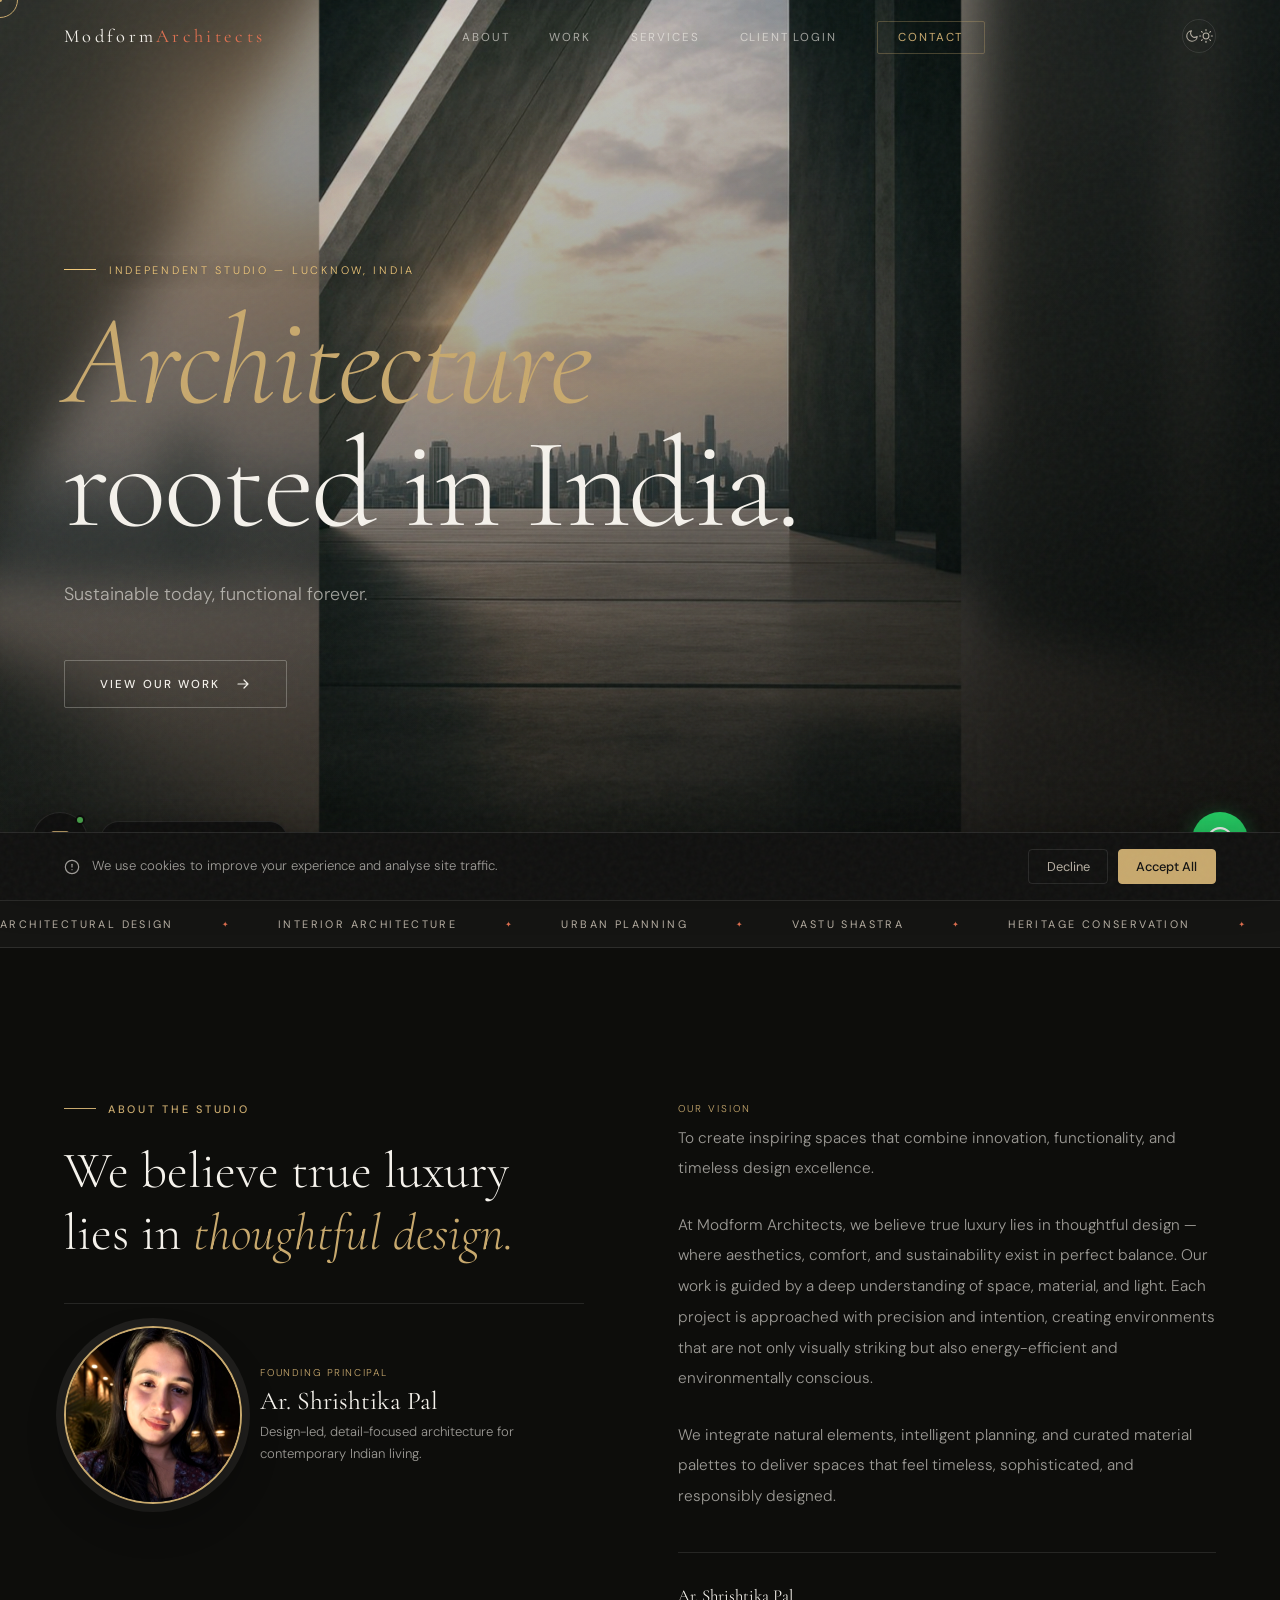
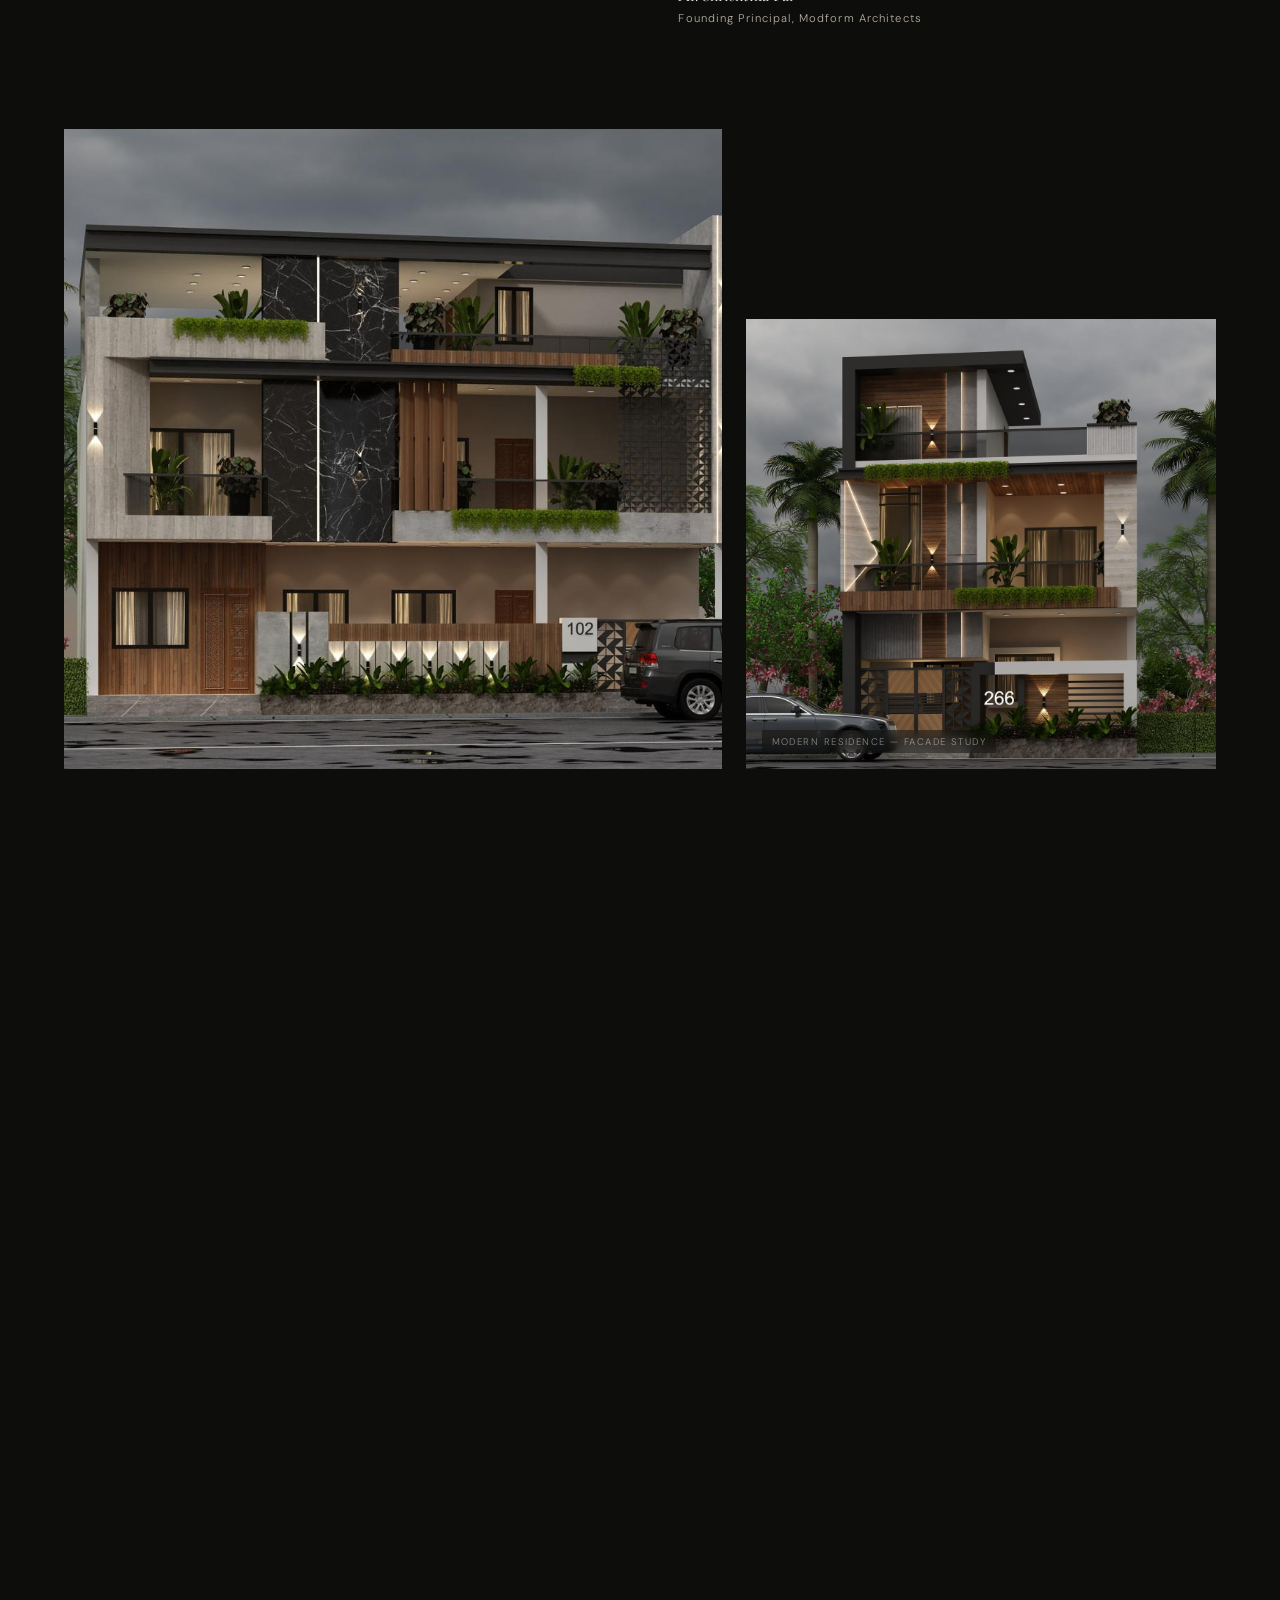
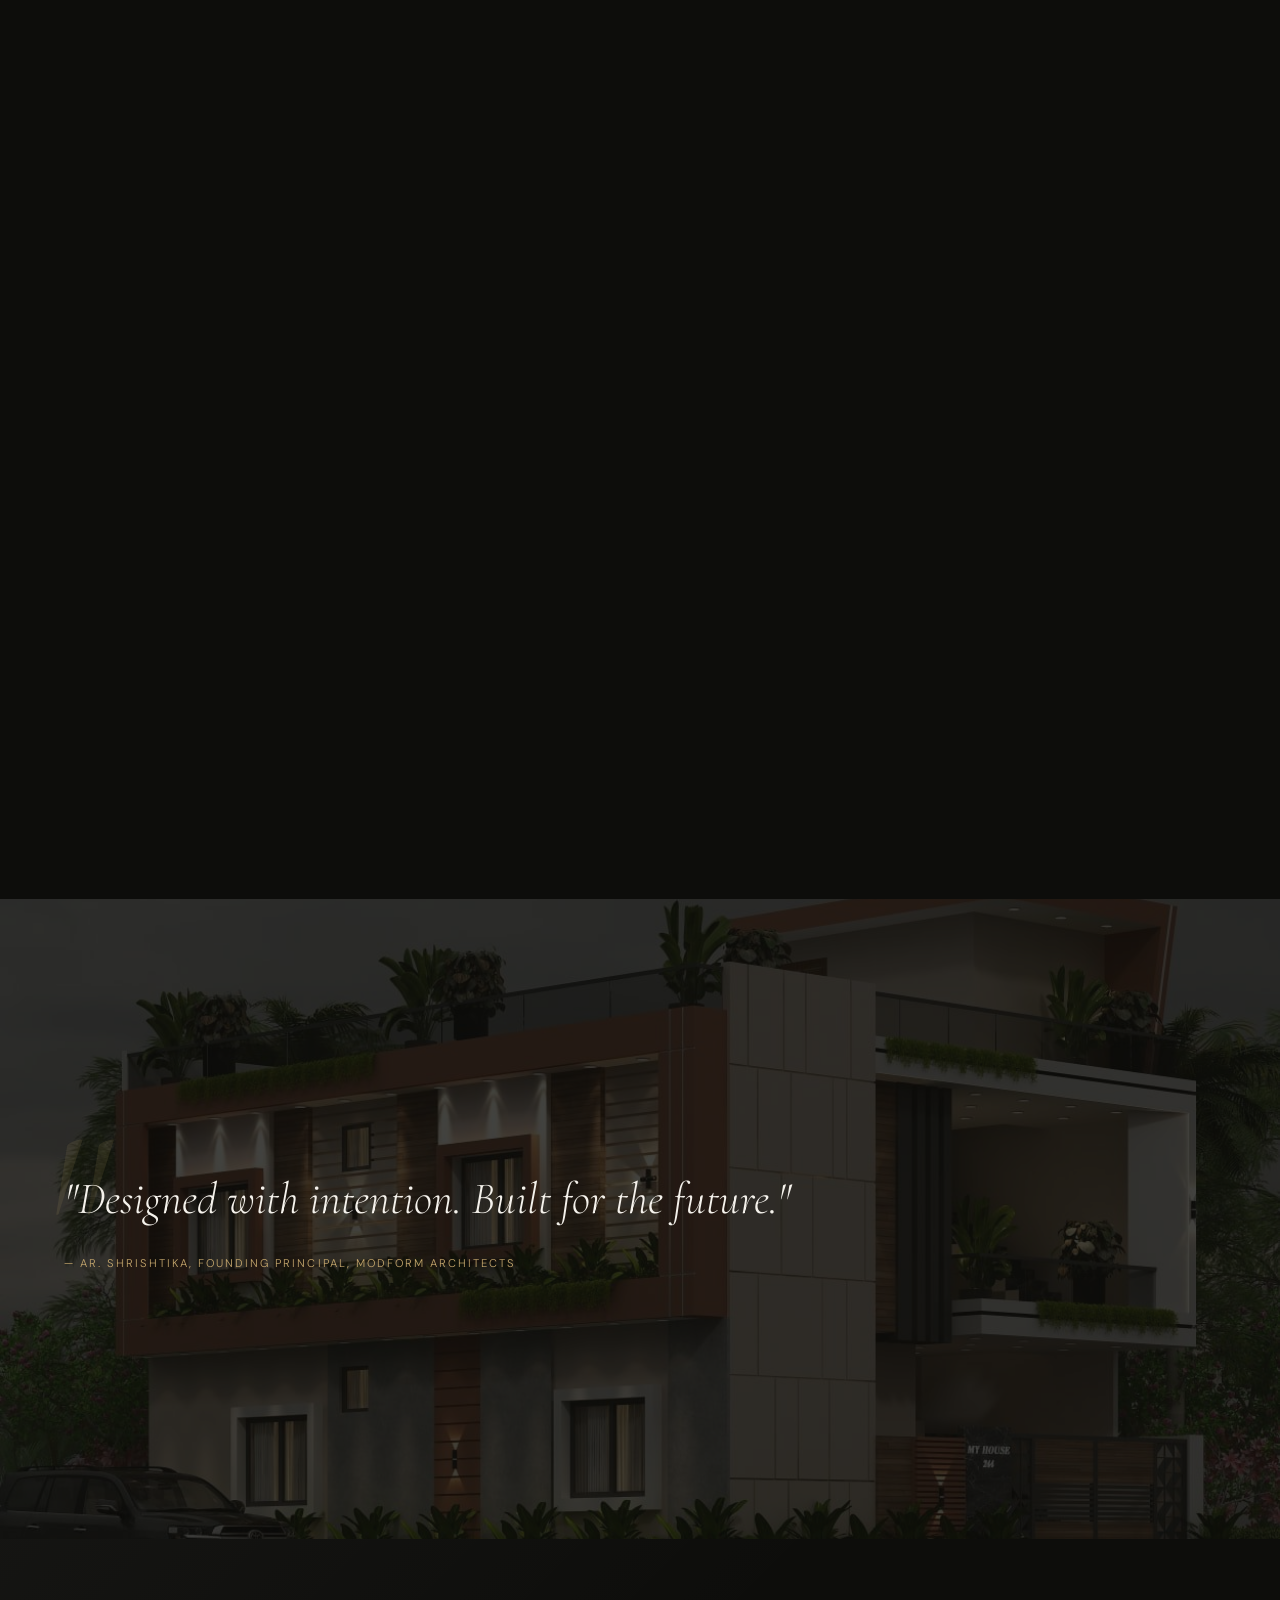
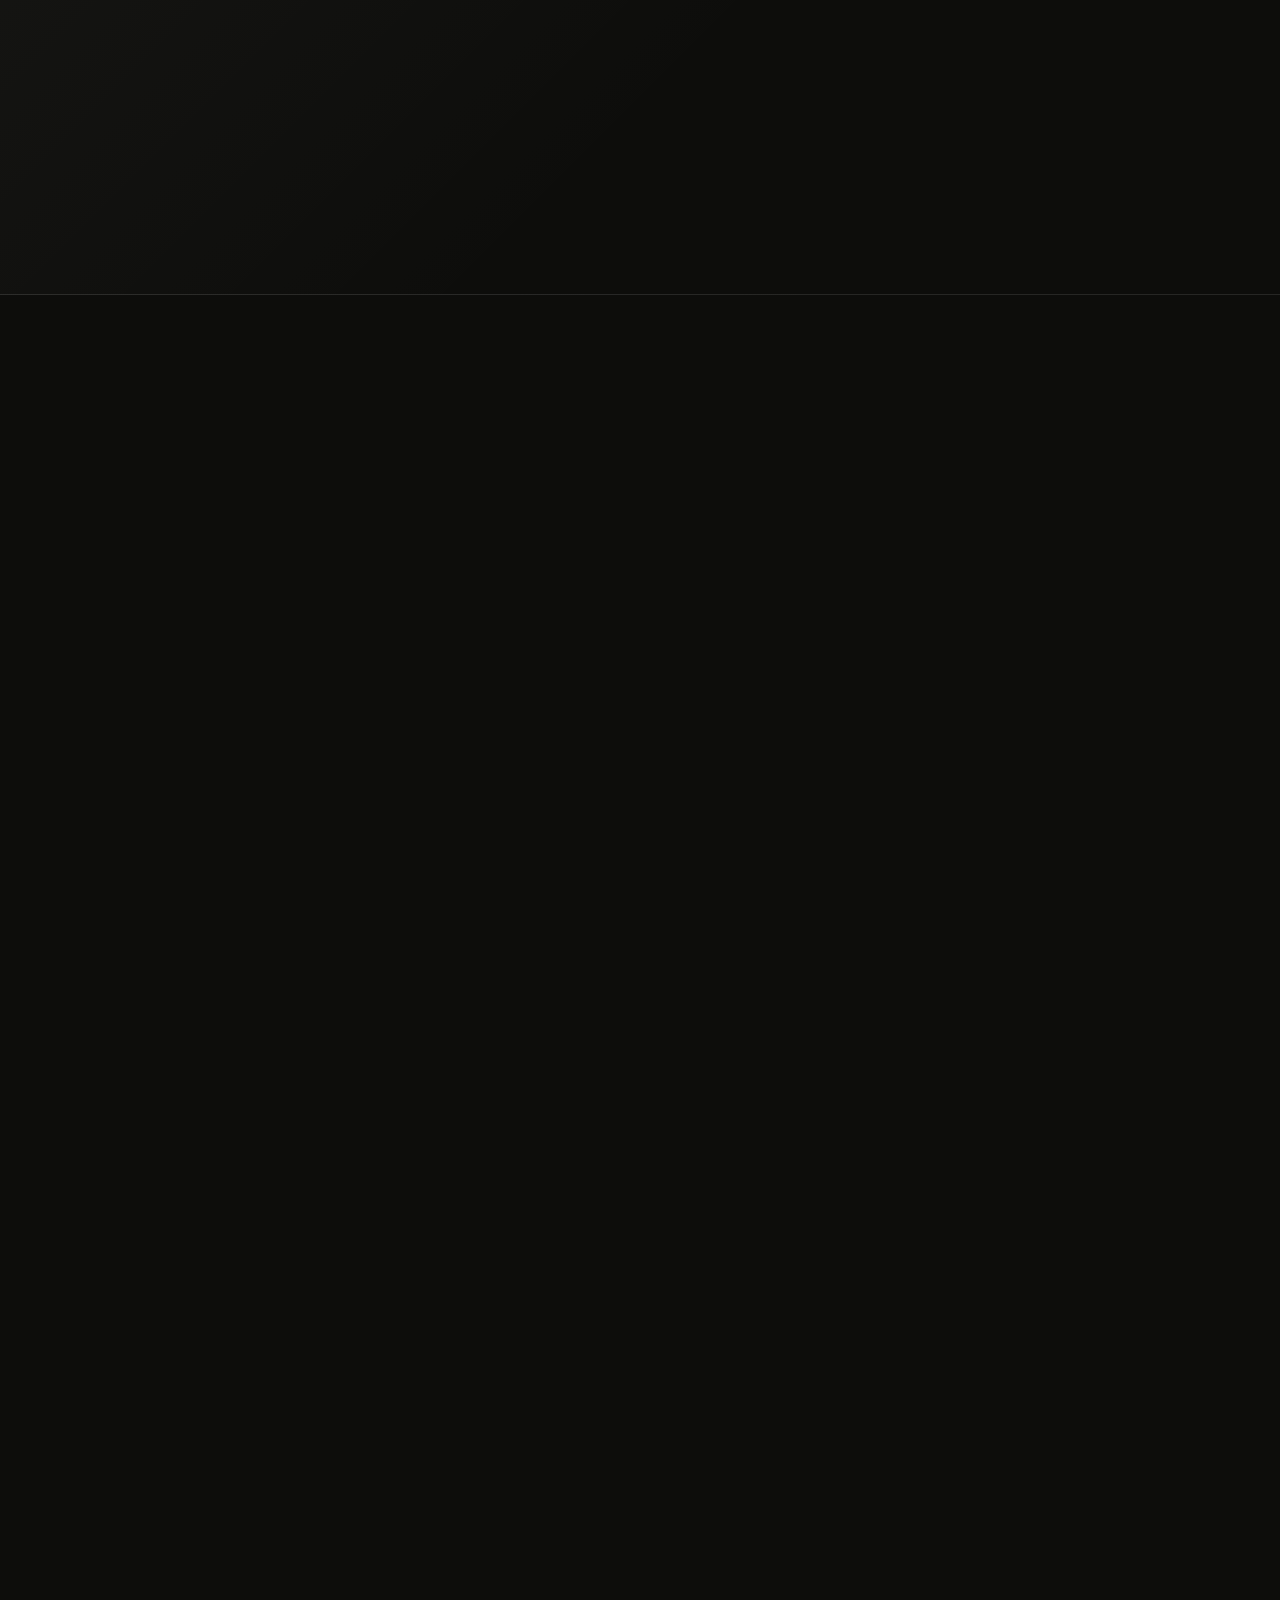
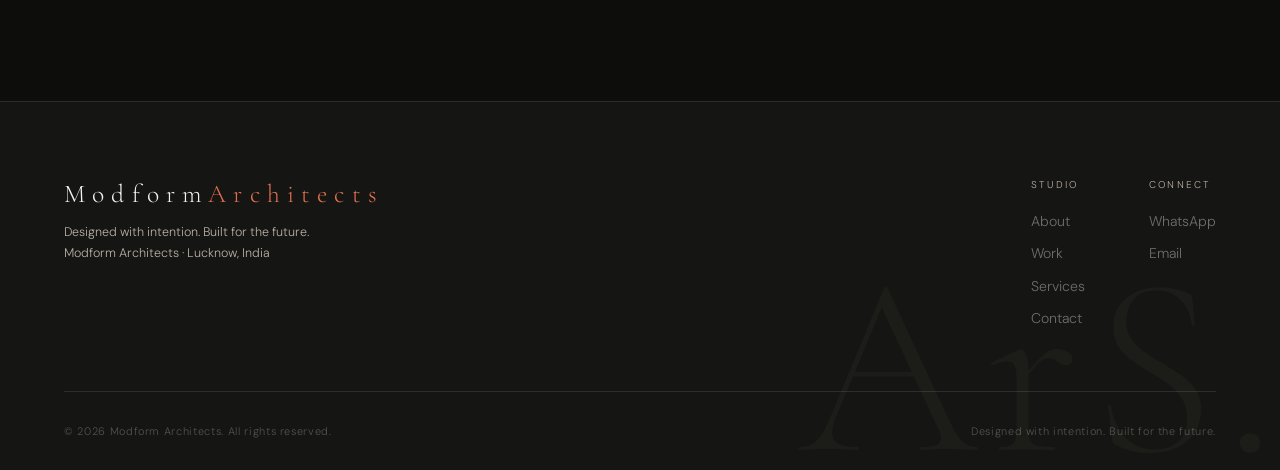
==== index.html @ 7838749a "change of CNAME, sitemap uses modformarchitecs.com (no t, matches what you    bought):   - CNAME f" ====
<!DOCTYPE html>
<html lang="en" data-theme="dark">
<head>
  <meta charset="UTF-8" />
  <meta name="viewport" content="width=device-width, initial-scale=1.0" />
  <meta name="description" content="Modform Architects — Bespoke architectural & interior design studio in Lucknow. Sustainable luxury design by Ar. Shrishtika Pal. Vastu Shastra, residential, commercial, turnkey." />
  <meta name="keywords" content="Modform Architects, Shrishtika Pal, architect Lucknow, interior design India, Vastu Shastra, sustainable architecture, luxury architect India, residential design" />
  <meta property="og:title" content="Modform Architects — Designed with intention. Built for the future." />
  <meta property="og:description" content="Bespoke architectural & interior design studio by Ar. Shrishtika Pal. Sustainable today, functional forever." />
  <meta property="og:type" content="website" />
  <meta property="og:image" content="assets/modformlogo.jpg" />
  <meta property="og:image:width" content="1254" />
  <meta property="og:image:height" content="1254" />
  <meta name="twitter:card" content="summary_large_image" />
  <meta name="twitter:title" content="Modform Architects — Designed with intention." />
  <meta name="twitter:description" content="Bespoke architecture & interior design. Lucknow, India." />
  <meta name="twitter:image" content="assets/modformlogo.jpg" />
  <link rel="canonical" href="https://modformarchitecs.com/" />
  <title>Modform Architects — Ar. Shrishtika Pal | Lucknow</title>

  <!-- Structured Data — Local Business -->
  <script type="application/ld+json">
  {
    "@context": "https://schema.org",
    "@type": "LocalBusiness",
    "name": "Modform Architects",
    "alternateName": "Modform Architects Studio",
    "description": "Bespoke architectural and interior design studio in Lucknow. Sustainable, luxury, Vastu-conscious design by Ar. Shrishtika Pal.",
    "url": "https://modformarchitecs.com",
    "telephone": "+918318328143",
    "email": "shrishtikapal6@gmail.com",
    "image": "assets/projects/hero-city.jpeg",
    "address": {
      "@type": "PostalAddress",
      "streetAddress": "2/448, Vinamra Khand, Gomtinagar",
      "addressLocality": "Lucknow",
      "addressRegion": "Uttar Pradesh",
      "postalCode": "226010",
      "addressCountry": "IN"
    },
    "founder": { "@type": "Person", "name": "Shrishtika Pal" },
    "priceRange": "₹₹₹",
    "serviceType": ["Architectural Design", "Interior Design", "Vastu Consultation", "Sustainable Design", "Turnkey Solutions"]
  }
  </script>

  <!-- Google Fonts: Cormorant Garamond + DM Sans -->
  <link rel="preconnect" href="https://fonts.googleapis.com" />
  <link rel="preconnect" href="https://fonts.gstatic.com" crossorigin />
  <link href="https://fonts.googleapis.com/css2?family=Cormorant+Garamond:ital,wght@0,300;0,400;0,500;0,600;1,300;1,400&family=DM+Sans:wght@300;400;500&display=swap" rel="stylesheet" />

  <!-- Lenis smooth scroll -->
  <script src="https://unpkg.com/@studio-freight/lenis@1.0.42/dist/lenis.min.js"></script>

  <link rel="icon" href="favicon.svg" type="image/svg+xml" />
  <link rel="stylesheet" href="style.css" />

  <!-- EmailJS — contact form email delivery -->
  <script src="https://cdn.jsdelivr.net/npm/@emailjs/browser@4/dist/email.min.js"></script>

  <!--
    GA4 — paste your Measurement ID from analytics.google.com
    then uncomment these two blocks:

  <script async src="https://www.googletagmanager.com/gtag/js?id=G-XXXXXXXXXX"></script>
  <script>
    window.dataLayer = window.dataLayer || [];
    function gtag(){dataLayer.push(arguments);}
    gtag('js', new Date());
    gtag('config', 'G-XXXXXXXXXX');
  </script>
  -->
</head>
<body>

  <!-- ═══ SCROLL PROGRESS BAR ══ -->
  <div class="progress-bar" id="progressBar"></div>

  <!-- ═══ CURSOR ══ -->
  <div class="cursor" id="cursor"></div>
  <div class="cursor-dot" id="cursorDot"></div>
  <div class="cursor-label" id="cursorLabel"></div>

  <!-- ═══ LOADER ══ -->
  <div class="loader" id="loader">
    <div class="loader-inner">
      <img class="loader-logo" src="assets/modformlogo.jpg" alt="Modform Architects" width="1254" height="1254" />
      <div class="loader-bar"><div class="loader-fill" id="loaderFill"></div></div>
    </div>
  </div>

  <!-- ═══ NAV ══ -->
  <nav class="nav" id="nav">
    <a class="nav-logo" href="#hero">Modform<em>Architects</em></a>
    <ul class="nav-links" id="navLinks">
      <li><a href="#about" class="nav-link">About</a></li>
      <li><a href="#projects" class="nav-link">Work</a></li>
      <li><a href="#services" class="nav-link">Services</a></li>
      <li><a href="client-login.html" class="nav-link">Client Login</a></li>
      <li><a href="#contact" class="nav-link nav-cta">Contact</a></li>
    </ul>
    <div class="nav-right">
      <button class="theme-toggle" id="themeToggle" aria-label="Toggle theme">
        <svg class="icon icon-moon" width="16" height="16" viewBox="0 0 24 24" fill="none" stroke="currentColor" stroke-width="1.8" stroke-linecap="round" stroke-linejoin="round">
          <path d="M21 12.79A9 9 0 1 1 11.21 3 7 7 0 0 0 21 12.79z"/>
        </svg>
        <svg class="icon icon-sun" width="16" height="16" viewBox="0 0 24 24" fill="none" stroke="currentColor" stroke-width="1.8" stroke-linecap="round" stroke-linejoin="round">
          <circle cx="12" cy="12" r="5"/><line x1="12" y1="1" x2="12" y2="3"/><line x1="12" y1="21" x2="12" y2="23"/>
          <line x1="4.22" y1="4.22" x2="5.64" y2="5.64"/><line x1="18.36" y1="18.36" x2="19.78" y2="19.78"/>
          <line x1="1" y1="12" x2="3" y2="12"/><line x1="21" y1="12" x2="23" y2="12"/>
          <line x1="4.22" y1="19.78" x2="5.64" y2="18.36"/><line x1="18.36" y1="5.64" x2="19.78" y2="4.22"/>
        </svg>
      </button>
      <button class="nav-hamburger" id="navToggle" aria-label="Menu">
        <span></span><span></span>
      </button>
    </div>
  </nav>

  <!-- ═══ HERO ══ -->
  <section class="hero" id="hero">
    <div class="hero-bg hero-bg--portrait">
      <img
        src="assets/projects/hero-city.jpeg"
        alt="Architectural frame overlooking a modern city skyline"
        class="hero-img hero-img--portrait"
        loading="eager"
        width="736"
        height="1104"
      />
      <div class="hero-overlay"></div>
    </div>
    <div class="hero-glow"></div>
    <div class="hero-watermark" aria-hidden="true">EA</div>

    <div class="hero-content">
      <p class="hero-eyebrow reveal-line">Independent Studio — Lucknow, India</p>
      <h1 class="hero-headline reveal-line">
        <em>Architecture</em><br />
        rooted in India.
      </h1>
      <p class="hero-sub reveal-line">Sustainable today, functional forever.</p>
      <a href="#projects" class="hero-cta magnetic reveal-line">
        <span>View Our Work</span>
        <svg width="16" height="16" viewBox="0 0 16 16" fill="none">
          <path d="M3 8h10M9 4l4 4-4 4" stroke="currentColor" stroke-width="1.2" stroke-linecap="round" stroke-linejoin="round"/>
        </svg>
      </a>
    </div>

  </section>

  <!-- ═══ MARQUEE ══ -->
  <div class="marquee-band">
    <div class="marquee-track">
      <span>Architectural Design</span><span class="sep">✦</span>
      <span>Interior Architecture</span><span class="sep">✦</span>
      <span>Urban Planning</span><span class="sep">✦</span>
      <span>Vastu Shastra</span><span class="sep">✦</span>
      <span>Heritage Conservation</span><span class="sep">✦</span>
      <span>Tropical Architecture</span><span class="sep">✦</span>
      <span>Landscape Design</span><span class="sep">✦</span>
      <span>Architectural Design</span><span class="sep">✦</span>
      <span>Interior Architecture</span><span class="sep">✦</span>
      <span>Urban Planning</span><span class="sep">✦</span>
      <span>Vastu Shastra</span><span class="sep">✦</span>
      <span>Heritage Conservation</span><span class="sep">✦</span>
      <span>Tropical Architecture</span><span class="sep">✦</span>
      <span>Landscape Design</span><span class="sep">✦</span>
    </div>
  </div>

  <!-- ═══ ABOUT ══ -->
  <section class="about section" id="about">
    <div class="container">
      <div class="about-grid">
        <div class="about-left">
          <p class="section-label reveal">About the Studio</p>
          <h2 class="about-headline reveal">
            We believe true luxury<br />lies in <em>thoughtful design.</em>
          </h2>
          <div class="principal-profile reveal">
            <figure class="principal-portrait">
              <img src="assets/founding-principal-avatar.jpeg" alt="Ar. Shrishtika Pal, Founding Principal of Modform Architects" loading="lazy" width="420" height="420" />
            </figure>
            <div class="principal-profile-copy">
              <span>Founding Principal</span>
              <strong>Ar. Shrishtika Pal</strong>
              <p>Design-led, detail-focused architecture for contemporary Indian living.</p>
            </div>
          </div>
        </div>
        <div class="about-right">
          <p class="about-vision reveal">Our Vision</p>
          <p class="about-body reveal">
            To create inspiring spaces that combine innovation, functionality, and timeless design excellence.
          </p>
          <p class="about-body reveal">
            At Modform Architects, we believe true luxury lies in thoughtful design — where aesthetics, comfort, and sustainability exist in perfect balance. Our work is guided by a deep understanding of space, material, and light. Each project is approached with precision and intention, creating environments that are not only visually striking but also energy-efficient and environmentally conscious.
          </p>
          <p class="about-body reveal">
            We integrate natural elements, intelligent planning, and curated material palettes to deliver spaces that feel timeless, sophisticated, and responsibly designed.
          </p>
          <div class="about-signature reveal">
            <div>
              <strong>Ar. Shrishtika Pal</strong>
              <span>Founding Principal, Modform Architects</span>
            </div>
          </div>
        </div>
      </div>

      <div class="about-image-pair reveal">
        <div class="about-img-wrap about-img-tall about-img-clickable" data-src="assets/projects/residence-04.jpeg" data-caption="Contemporary residential facade">
          <img src="assets/projects/residence-04.jpeg" alt="Contemporary residential facade with balcony planting" loading="lazy" width="1280" height="914" />
          <div class="about-img-zoom-hint">⊕</div>
        </div>
        <div class="about-img-wrap about-img-short about-img-clickable" data-src="assets/projects/residence-05.jpeg" data-caption="Layered modern home elevation">
          <img src="assets/projects/residence-05.jpeg" alt="Layered modern home elevation with warm facade lighting" loading="lazy" width="1280" height="1280" />
          <div class="about-img-caption">Modern residence — facade study</div>
        </div>
      </div>
    </div>
  </section>

  <!-- ═══ PROJECTS ══ -->
  <section class="projects section" id="projects">
    <div class="container">
      <div class="projects-header">
        <p class="section-label reveal">Selected Work</p>
        <h2 class="projects-headline reveal">Design studies for<br /><em>modern Indian homes.</em></h2>
        <div class="projects-filter reveal" id="projectFilter">
          <button class="filter-btn active" data-filter="all">All</button>
          <button class="filter-btn" data-filter="residential">Residential</button>
        </div>
      </div>

      <div class="projects-overview reveal">
        <h3 class="projects-overview-title">Residential Projects</h3>
        <p class="projects-overview-body">Experience a new standard of living with our premium residential development. Crafted to offer elegance and functionality, each home is designed to maximize space, natural light, and ventilation. Surrounded by lush greenery and equipped with modern amenities, the project ensures a peaceful yet connected lifestyle for you and your family.</p>
      </div>

      <div class="projects-grid" id="projectsGrid">

        <article class="project-card project-card--large" data-category="residential" data-index="0">
          <div class="project-img-wrap">
            <img src="assets/projects/residence-01.jpeg" alt="Residential Project 01" loading="lazy" class="project-img" width="1280" height="800" />
            <div class="project-hover-overlay">
              <span class="project-view-label">View Project</span>
            </div>
          </div>
          <div class="project-meta">
            <span class="project-number">01</span>
            <div class="project-info">
              <h3 class="project-name">Residential Project 01</h3>
              <p class="project-details">Residential · Concept Study</p>
            </div>
            <span class="project-arrow">↗</span>
          </div>
        </article>

        <article class="project-card" data-category="residential" data-index="1">
          <div class="project-img-wrap">
            <img src="assets/projects/residence-02.jpeg" alt="Residential Project 02" loading="lazy" class="project-img" width="1280" height="1280" />
            <div class="project-hover-overlay">
              <span class="project-view-label">View Project</span>
            </div>
          </div>
          <div class="project-meta">
            <span class="project-number">02</span>
            <div class="project-info">
              <h3 class="project-name">Residential Project 02</h3>
              <p class="project-details">Residential · Concept Study</p>
            </div>
            <span class="project-arrow">↗</span>
          </div>
        </article>

        <article class="project-card" data-category="residential" data-index="2">
          <div class="project-img-wrap">
            <img src="assets/projects/residence-03.jpeg" alt="Residential Project 03" loading="lazy" class="project-img" width="1250" height="893" />
            <div class="project-hover-overlay">
              <span class="project-view-label">View Project</span>
            </div>
          </div>
          <div class="project-meta">
            <span class="project-number">03</span>
            <div class="project-info">
              <h3 class="project-name">Residential Project 03</h3>
              <p class="project-details">Residential · Concept Study</p>
            </div>
            <span class="project-arrow">↗</span>
          </div>
        </article>

        <article class="project-card project-card--large" data-category="residential" data-index="3">
          <div class="project-img-wrap">
            <img src="assets/projects/residence-04.jpeg" alt="Residential Project 04" loading="lazy" class="project-img" width="1280" height="914" />
            <div class="project-hover-overlay">
              <span class="project-view-label">View Project</span>
            </div>
          </div>
          <div class="project-meta">
            <span class="project-number">04</span>
            <div class="project-info">
              <h3 class="project-name">Residential Project 04</h3>
              <p class="project-details">Residential · Concept Study</p>
            </div>
            <span class="project-arrow">↗</span>
          </div>
        </article>

        <article class="project-card" data-category="residential" data-index="4">
          <div class="project-img-wrap">
            <img src="assets/projects/residence-05.jpeg" alt="Residential Project 05" loading="lazy" class="project-img" width="1280" height="1280" />
            <div class="project-hover-overlay">
              <span class="project-view-label">View Project</span>
            </div>
          </div>
          <div class="project-meta">
            <span class="project-number">05</span>
            <div class="project-info">
              <h3 class="project-name">Residential Project 05</h3>
              <p class="project-details">Residential · Concept Study</p>
            </div>
            <span class="project-arrow">↗</span>
          </div>
        </article>

        <article class="project-card project-card--large" data-category="residential" data-index="5">
          <div class="project-img-wrap">
            <img src="assets/projects/residence-02.jpeg" alt="Residential Project 06" loading="lazy" class="project-img" width="1280" height="1280" />
            <div class="project-hover-overlay">
              <span class="project-view-label">View Project</span>
            </div>
          </div>
          <div class="project-meta">
            <span class="project-number">06</span>
            <div class="project-info">
              <h3 class="project-name">Residential Project 06</h3>
              <p class="project-details">Residential · Concept Study</p>
            </div>
            <span class="project-arrow">↗</span>
          </div>
        </article>

      </div>
    </div>
  </section>

  <!-- ═══ SERVICES ══ -->
  <section class="services section" id="services">
    <div class="container">
      <div class="services-top">
        <p class="section-label reveal">What We Do</p>
        <h2 class="services-headline reveal">A full-spectrum<br /><em>design practice</em></h2>
      </div>
      <div class="services-list">

        <div class="service-item reveal" data-num="01">
          <div class="service-icon">
            <svg width="32" height="32" viewBox="0 0 32 32" fill="none">
              <rect x="4" y="4" width="24" height="24" stroke="currentColor" stroke-width="1.2"/>
              <line x1="4" y1="16" x2="28" y2="16" stroke="currentColor" stroke-width="1.2"/>
              <line x1="16" y1="4" x2="16" y2="28" stroke="currentColor" stroke-width="1.2"/>
            </svg>
          </div>
          <div class="service-body">
            <h3 class="service-name">Architectural Design</h3>
            <p class="service-desc">Bespoke architectural solutions that balance innovation, functionality, and timeless aesthetics — from concept and schematic through to construction documentation and site delivery.</p>
          </div>
          <div class="service-tags">
            <span>Residential</span><span>Commercial</span><span>Concept</span><span>CD</span>
          </div>
        </div>

        <div class="service-item reveal" data-num="02">
          <div class="service-icon">
            <svg width="32" height="32" viewBox="0 0 32 32" fill="none">
              <path d="M6 26V10l10-6 10 6v16H6z" stroke="currentColor" stroke-width="1.2"/>
              <rect x="12" y="18" width="8" height="8" stroke="currentColor" stroke-width="1.2"/>
            </svg>
          </div>
          <div class="service-body">
            <h3 class="service-name">Interior Design</h3>
            <p class="service-desc">Refined interior environments curated through material, light, and spatial harmony — crafting spaces that are visually striking, deeply functional, and true to your way of living.</p>
          </div>
          <div class="service-tags">
            <span>Spatial Planning</span><span>FF&amp;E</span><span>Lighting</span><span>Material</span>
          </div>
        </div>

        <div class="service-item reveal" data-num="03">
          <div class="service-icon">
            <svg width="32" height="32" viewBox="0 0 32 32" fill="none">
              <path d="M16 4a12 12 0 1 0 0 24A12 12 0 0 0 16 4z" stroke="currentColor" stroke-width="1.2"/>
              <path d="M10 16c0-3.3 2.7-6 6-6s6 2.7 6 6" stroke="currentColor" stroke-width="1.2"/>
              <line x1="16" y1="10" x2="16" y2="4" stroke="currentColor" stroke-width="1.2"/>
              <path d="M8 22c1.5-2 4.5-4 8-4s6.5 2 8 4" stroke="currentColor" stroke-width="1.2"/>
            </svg>
          </div>
          <div class="service-body">
            <h3 class="service-name">Sustainable Design</h3>
            <p class="service-desc">Eco-conscious design strategies focused on energy efficiency, natural ventilation, and responsible material selection — building spaces that are good for people and the planet.</p>
          </div>
          <div class="service-tags">
            <span>Energy Efficiency</span><span>Green Materials</span><span>Natural Ventilation</span>
          </div>
        </div>

        <div class="service-item reveal" data-num="04">
          <div class="service-icon">
            <svg width="32" height="32" viewBox="0 0 32 32" fill="none">
              <circle cx="16" cy="16" r="10" stroke="currentColor" stroke-width="1.2"/>
              <circle cx="16" cy="16" r="4" stroke="currentColor" stroke-width="1.2"/>
              <line x1="16" y1="4" x2="16" y2="6" stroke="currentColor" stroke-width="1.2"/>
              <line x1="16" y1="26" x2="16" y2="28" stroke="currentColor" stroke-width="1.2"/>
              <line x1="4" y1="16" x2="6" y2="16" stroke="currentColor" stroke-width="1.2"/>
              <line x1="26" y1="16" x2="28" y2="16" stroke="currentColor" stroke-width="1.2"/>
            </svg>
          </div>
          <div class="service-body">
            <h3 class="service-name">Vastu Consultation &amp; Planning</h3>
            <p class="service-desc">We integrate the principles of Vastu Shastra with modern design to create spaces that promote balance, positivity, and well-being — without compromising on aesthetics or functionality.</p>
          </div>
          <div class="service-tags">
            <span>Vastu Shastra</span><span>Spatial Balance</span><span>Well-being</span>
          </div>
        </div>

        <div class="service-item reveal" data-num="05">
          <div class="service-icon">
            <svg width="32" height="32" viewBox="0 0 32 32" fill="none">
              <rect x="4" y="8" width="24" height="18" rx="1" stroke="currentColor" stroke-width="1.2"/>
              <path d="M10 8V6a2 2 0 0 1 2-2h8a2 2 0 0 1 2 2v2" stroke="currentColor" stroke-width="1.2"/>
              <line x1="4" y1="16" x2="28" y2="16" stroke="currentColor" stroke-width="1.2"/>
              <line x1="16" y1="16" x2="16" y2="26" stroke="currentColor" stroke-width="1.2"/>
            </svg>
          </div>
          <div class="service-body">
            <h3 class="service-name">Turnkey Solutions</h3>
            <p class="service-desc">End-to-end project execution with a focus on quality, precision, and seamless delivery — from the first sketch to the final finishing, managed entirely by our studio.</p>
          </div>
          <div class="service-tags">
            <span>Project Management</span><span>End-to-End</span><span>On-Time Delivery</span>
          </div>
        </div>

      </div>
    </div>
  </section>

  <!-- ═══ WHY CHOOSE US ══ -->
  <section class="why-us section" id="why-us">
    <div class="container">
      <div class="why-us-top">
        <p class="section-label reveal">Why Choose Us</p>
        <h2 class="why-us-headline reveal">What sets our<br /><em>studio apart</em></h2>
      </div>
      <div class="why-us-grid">

        <div class="why-us-item reveal">
          <span class="why-us-num">01</span>
          <div class="why-us-body">
            <h3>Tailored Design</h3>
            <p>One-of-a-kind solutions crafted exclusively for your space, lifestyle, and vision — never templated, always bespoke.</p>
          </div>
        </div>

        <div class="why-us-item reveal">
          <span class="why-us-num">02</span>
          <div class="why-us-body">
            <h3>Luxury Meets Sustainability</h3>
            <p>We prove that high design and environmental responsibility are not opposites — they are the same conversation.</p>
          </div>
        </div>

        <div class="why-us-item reveal">
          <span class="why-us-num">03</span>
          <div class="why-us-body">
            <h3>Detail-Driven Approach</h3>
            <p>Every joint, material, and proportion is considered. We believe the quality of a space lives in its smallest decisions.</p>
          </div>
        </div>

        <div class="why-us-item reveal">
          <span class="why-us-num">04</span>
          <div class="why-us-body">
            <h3>Quality &amp; Timelines</h3>
            <p>Uncompromising commitment to craft alongside disciplined project management — delivering on both promise and schedule.</p>
          </div>
        </div>

        <div class="why-us-item reveal">
          <span class="why-us-num">05</span>
          <div class="why-us-body">
            <h3>Design Beyond Trends</h3>
            <p>We design for endurance. Our spaces age gracefully — never dated, always relevant, distinctly yours.</p>
          </div>
        </div>

      </div>
      <p class="why-us-closing reveal">"We don't just design spaces — we curate experiences that are timeless, responsible, and distinctly yours."</p>
    </div>
  </section>

  <!-- ═══ HOW WE WORK ══ -->
  <section class="process section" id="process">
    <div class="container">
      <div class="process-top">
        <p class="section-label reveal">Our Process</p>
        <h2 class="process-headline reveal">How every project<br /><em>comes to life</em></h2>
      </div>
      <div class="process-steps">

        <div class="process-step reveal">
          <span class="process-step-num">01</span>
          <div class="process-step-body">
            <h3 class="process-step-title">Listen &amp; Survey</h3>
            <p class="process-step-desc">We visit the site, walk the land, and speak with every person who will inhabit the space — before a pencil touches paper. No two sites, climates, or briefs are the same.</p>
          </div>
        </div>

        <div class="process-step reveal">
          <span class="process-step-num">02</span>
          <div class="process-step-body">
            <h3 class="process-step-title">Concept &amp; Vastu</h3>
            <p class="process-step-desc">Spatial concepts are developed in harmony with Vastu principles, local solar orientation, and the monsoon. We present options — not a single answer — so the brief can evolve.</p>
          </div>
        </div>

        <div class="process-step reveal">
          <span class="process-step-num">03</span>
          <div class="process-step-body">
            <h3 class="process-step-title">Design &amp; Documentation</h3>
            <p class="process-step-desc">From schematic design through construction drawings, every detail is resolved — material samples, structural coordination, MEP integration, and contractor tendering.</p>
          </div>
        </div>

        <div class="process-step reveal">
          <span class="process-step-num">04</span>
          <div class="process-step-body">
            <h3 class="process-step-title">Build &amp; Deliver</h3>
            <p class="process-step-desc">Our team ensures a seamless journey for our clients — with clear timelines, proactive communication, and a commitment to delivering beyond expectations.</p>
          </div>
        </div>

      </div>
    </div>
  </section>

  <!-- ═══ FEATURE STRIP ══ -->
  <section class="feature-strip">
    <div class="feature-strip-img">
      <img src="assets/projects/residence-03.jpeg" alt="Contemporary Indian residence facade" loading="lazy" width="1250" height="893" />
      <div class="feature-strip-overlay"></div>
    </div>
    <div class="feature-strip-text container">
      <blockquote class="feature-quote reveal">
        "Designed with intention. Built for the future."
      </blockquote>
      <p class="feature-attr reveal">— Ar. Shrishtika, Founding Principal, Modform Architects</p>
    </div>
  </section>

  <!-- ═══ CLIENT ACCESS TEASER ══ -->
  <section class="client-access client-access-teaser section" id="client-access">
    <div class="container">
      <div class="client-teaser-row">
        <div>
          <p class="section-label reveal">Client Access</p>
          <h2 class="client-access-headline reveal">A private preview for serious enquiries.</h2>
        </div>
        <div class="client-teaser-copy reveal">
          <p>Create an optional profile to see planning notes, selected work context, and consultation preparation before you speak with the studio.</p>
          <a href="client-login.html" class="client-teaser-link magnetic">
            <span>Open Client Login</span>
            <svg width="16" height="16" viewBox="0 0 16 16" fill="none">
              <path d="M3 8h10M9 4l4 4-4 4" stroke="currentColor" stroke-width="1.2" stroke-linecap="round" stroke-linejoin="round"/>
            </svg>
          </a>
        </div>
      </div>
    </div>
  </section>

  <!-- ═══ CONTACT ══ -->
  <section class="contact section" id="contact">
    <div class="container">
      <div class="contact-grid">
        <div class="contact-left">
          <p class="section-label reveal">Get In Touch</p>
          <h2 class="contact-headline reveal">Let's build<br /><em>something truly Indian.</em></h2>
          <div class="contact-details reveal">

            <div class="contact-item">
              <span class="contact-icon">✉</span>
              <div>
                <span class="contact-label">Email</span>
                <a href="mailto:shrishtikapal6@gmail.com" class="contact-value">shrishtikapal6@gmail.com</a>
              </div>
            </div>

            <div class="contact-item">
              <span class="contact-icon whatsapp">
                <svg width="18" height="18" viewBox="0 0 24 24" fill="currentColor">
                  <path d="M17.472 14.382c-.297-.149-1.758-.867-2.03-.967-.273-.099-.471-.148-.67.15-.197.297-.767.966-.94 1.164-.173.199-.347.223-.644.075-.297-.15-1.255-.463-2.39-1.475-.883-.788-1.48-1.761-1.653-2.059-.173-.297-.018-.458.13-.606.134-.133.298-.347.446-.52.149-.174.198-.298.298-.497.099-.198.05-.371-.025-.52-.075-.149-.669-1.612-.916-2.207-.242-.579-.487-.5-.669-.51-.173-.008-.371-.01-.57-.01-.198 0-.52.074-.792.372-.272.297-1.04 1.016-1.04 2.479 0 1.462 1.065 2.875 1.213 3.074.149.198 2.096 3.2 5.077 4.487.709.306 1.262.489 1.694.625.712.227 1.36.195 1.871.118.571-.085 1.758-.719 2.006-1.413.248-.694.248-1.289.173-1.413-.074-.124-.272-.198-.57-.347m-5.421 7.403h-.004a9.87 9.87 0 0 1-5.031-1.378l-.361-.214-3.741.982.998-3.648-.235-.374a9.86 9.86 0 0 1-1.51-5.26c.001-5.45 4.436-9.884 9.888-9.884 2.64 0 5.122 1.03 6.988 2.898a9.825 9.825 0 0 1 2.893 6.994c-.003 5.45-4.437 9.884-9.885 9.884m8.413-18.297A11.815 11.815 0 0 0 12.05 0C5.495 0 .16 5.335.157 11.892c0 2.096.547 4.142 1.588 5.945L.057 24l6.305-1.654a11.882 11.882 0 0 0 5.683 1.448h.005c6.554 0 11.89-5.335 11.893-11.893a11.821 11.821 0 0 0-3.48-8.413Z"/>
                </svg>
              </span>
              <div>
                <span class="contact-label">WhatsApp</span>
                <a href="https://wa.me/919452861841?text=Hi%2C%20I%27d%20like%20to%20enquire%20about%20your%20architecture%20services." class="contact-value whatsapp-link" target="_blank" rel="noopener">+91 94528 61841</a>
              </div>
            </div>

            <div class="contact-item">
              <span class="contact-icon">☎</span>
              <div>
                <span class="contact-label">Phone</span>
                <a href="tel:+918318328143" class="contact-value">+91 83183 28143</a>
              </div>
            </div>

            <div class="contact-item">
              <span class="contact-icon">◎</span>
              <div>
                <span class="contact-label">Studio</span>
                <span class="contact-value">2/448, Vinamra Khand, Gomtinagar<br />Lucknow — 226010 (Near La Joi School)</span>
              </div>
            </div>

          </div>
        </div>
        <div class="contact-right reveal">
          <form class="contact-form" id="contactForm" novalidate>
            <div class="form-row">
              <div class="form-group">
                <input type="text" id="fname" name="name" placeholder=" " autocomplete="name" />
                <label for="fname">Name</label>
              </div>
              <div class="form-group">
                <input type="email" id="femail" name="email" placeholder=" " autocomplete="email" />
                <label for="femail">Email</label>
              </div>
            </div>
            <div class="form-group">
              <input type="tel" id="fphone" name="phone" placeholder=" " autocomplete="tel" />
              <label for="fphone">Phone / WhatsApp</label>
            </div>
            <div class="form-group">
              <select id="fproject" name="project">
                <option value="">Select a service</option>
                <option>Architectural Design</option>
                <option>Interior Architecture</option>
                <option>Urban Planning</option>
                <option>Landscape &amp; Environment</option>
                <option>Other / Collaboration</option>
              </select>
              <label for="fproject">Project Type</label>
            </div>
            <div class="form-group">
              <textarea id="fmessage" name="message" rows="5" placeholder=" "></textarea>
              <label for="fmessage">Tell us about your project</label>
            </div>
            <div class="form-submit-wrap">
              <button type="submit" class="form-submit magnetic">
                <span>Send Message</span>
                <svg width="16" height="16" viewBox="0 0 16 16" fill="none">
                  <path d="M3 8h10M9 4l4 4-4 4" stroke="currentColor" stroke-width="1.2" stroke-linecap="round" stroke-linejoin="round"/>
                </svg>
              </button>
            </div>
          </form>
        </div>
      </div>

      <div class="contact-map reveal">
        <iframe
          src="https://maps.google.com/maps?q=2/448+Vinamra+Khand,+Gomtinagar,+Lucknow+226010&t=&z=15&ie=UTF8&iwloc=&output=embed"
          loading="lazy"
          referrerpolicy="no-referrer-when-downgrade"
          title="Modform Architects studio location"
          aria-label="Map showing the studio location in Gomtinagar, Lucknow"></iframe>
        <a class="contact-map-link" href="https://maps.google.com/?q=2/448+Vinamra+Khand,+Gomtinagar,+Lucknow+226010" target="_blank" rel="noopener">
          <span>Open in Google Maps</span>
          <svg width="14" height="14" viewBox="0 0 16 16" fill="none" stroke="currentColor" stroke-width="1.4" stroke-linecap="round" stroke-linejoin="round"><path d="M5 3h8v8M13 3 3 13"/></svg>
        </a>
      </div>
    </div>
  </section>

  <!-- ═══ FOOTER ══ -->
  <footer class="footer">
    <div class="container">
      <div class="footer-top">
        <div class="footer-brand">
          <a class="footer-logo" href="#hero">Modform<em>Architects</em></a>
          <p class="footer-tagline">Designed with intention. Built for the future.<br />Modform Architects · Lucknow, India</p>
        </div>
        <nav class="footer-nav">
          <div class="footer-nav-col">
            <p class="footer-nav-heading">Studio</p>
            <a href="#about">About</a>
            <a href="#projects">Work</a>
            <a href="#services">Services</a>
            <a href="#contact">Contact</a>
          </div>
          <div class="footer-nav-col">
            <p class="footer-nav-heading">Connect</p>
            <a href="https://wa.me/919452861841?text=Hi%2C%20I%27d%20like%20to%20enquire%20about%20your%20architecture%20services." target="_blank" rel="noopener">WhatsApp</a>
            <a href="mailto:shrishtikapal6@gmail.com">Email</a>
          </div>
        </nav>
      </div>
      <div class="footer-bottom">
        <p>© 2026 Modform Architects. All rights reserved.</p>
        <p>Designed with intention. Built for the future.</p>
      </div>
    </div>
  </footer>

  <!-- ═══ LIGHTBOX ══ -->
  <div class="lightbox" id="lightbox" role="dialog" aria-modal="true">
    <button class="lightbox-close" id="lightboxClose" aria-label="Close">×</button>
    <div class="lightbox-content" id="lightboxContent"></div>
  </div>

  <!-- ═══ FLOATING WHATSAPP ══ -->
  <a href="https://wa.me/919452861841?text=Hi%2C%20I%27d%20like%20to%20enquire%20about%20your%20architecture%20services." class="wa-float" target="_blank" rel="noopener" aria-label="Chat on WhatsApp">
    <svg width="26" height="26" viewBox="0 0 24 24" fill="currentColor">
      <path d="M17.472 14.382c-.297-.149-1.758-.867-2.03-.967-.273-.099-.471-.148-.67.15-.197.297-.767.966-.94 1.164-.173.199-.347.223-.644.075-.297-.15-1.255-.463-2.39-1.475-.883-.788-1.48-1.761-1.653-2.059-.173-.297-.018-.458.13-.606.134-.133.298-.347.446-.52.149-.174.198-.298.298-.497.099-.198.05-.371-.025-.52-.075-.149-.669-1.612-.916-2.207-.242-.579-.487-.5-.669-.51-.173-.008-.371-.01-.57-.01-.198 0-.52.074-.792.372-.272.297-1.04 1.016-1.04 2.479 0 1.462 1.065 2.875 1.213 3.074.149.198 2.096 3.2 5.077 4.487.709.306 1.262.489 1.694.625.712.227 1.36.195 1.871.118.571-.085 1.758-.719 2.006-1.413.248-.694.248-1.289.173-1.413-.074-.124-.272-.198-.57-.347m-5.421 7.403h-.004a9.87 9.87 0 0 1-5.031-1.378l-.361-.214-3.741.982.998-3.648-.235-.374a9.86 9.86 0 0 1-1.51-5.26c.001-5.45 4.436-9.884 9.888-9.884 2.64 0 5.122 1.03 6.988 2.898a9.825 9.825 0 0 1 2.893 6.994c-.003 5.45-4.437 9.884-9.885 9.884m8.413-18.297A11.815 11.815 0 0 0 12.05 0C5.495 0 .16 5.335.157 11.892c0 2.096.547 4.142 1.588 5.945L.057 24l6.305-1.654a11.882 11.882 0 0 0 5.683 1.448h.005c6.554 0 11.89-5.335 11.893-11.893a11.821 11.821 0 0 0-3.48-8.413Z"/>
    </svg>
    <span class="wa-float-tip">Chat on WhatsApp</span>
  </a>

  <!-- ═══ BACK TO TOP ══ -->
  <button class="back-to-top" id="backToTop" aria-label="Back to top">
    <svg width="16" height="16" viewBox="0 0 16 16" fill="none" stroke="currentColor" stroke-width="1.5" stroke-linecap="round" stroke-linejoin="round">
      <path d="M8 12V4M4 8l4-4 4 4"/>
    </svg>
  </button>

  <!-- ═══ CHATBOT ══ -->
  <div class="chatbot" id="chatbot">
    <button class="chat-launch-label" id="chatLaunchLabel" type="button">Ask Studio Assistant</button>
    <button class="chat-bubble" id="chatBubble" aria-label="Chat with us">
      <svg width="22" height="22" viewBox="0 0 24 24" fill="none" stroke="currentColor" stroke-width="1.8" stroke-linecap="round" stroke-linejoin="round">
        <path d="M21 15a2 2 0 0 1-2 2H7l-4 4V5a2 2 0 0 1 2-2h14a2 2 0 0 1 2 2z"/>
      </svg>
      <span class="chat-bubble-dot"></span>
    </button>

    <div class="chatbot-window" id="chatbotWindow" aria-hidden="true">
      <div class="chatbot-head">
        <div class="chatbot-head-info">
          <div class="chatbot-avatar">MA</div>
          <div>
            <strong>Studio Assistant</strong>
            <span>Modform Architects Studio</span>
          </div>
        </div>
        <button class="chatbot-close" id="chatbotClose" aria-label="Close chat">×</button>
      </div>
      <div class="chatbot-messages" id="chatbotMessages"></div>
      <div class="chatbot-footer" id="chatbotFooter">
        <div class="chat-input-wrap" id="chatInputWrap" style="display:none">
          <input type="text" id="chatInput" placeholder="Type your answer…" autocomplete="off" />
          <button id="chatSend" aria-label="Send">
            <svg width="14" height="14" viewBox="0 0 16 16" fill="none" stroke="currentColor" stroke-width="1.8" stroke-linecap="round" stroke-linejoin="round">
              <path d="M3 8h10M9 4l4 4-4 4"/>
            </svg>
          </button>
        </div>
      </div>
    </div>
  </div>

  <!-- ═══ PHOTO OVERLAY (about images) ══ -->
  <div class="photo-overlay" id="photoOverlay" aria-hidden="true">
    <button class="photo-overlay-close" id="photoOverlayClose" aria-label="Close">×</button>
    <img class="photo-overlay-img" id="photoOverlayImg" src="" alt="" width="1280" height="900" />
    <p class="photo-overlay-caption" id="photoOverlayCaption"></p>
  </div>

  <!-- ═══ COOKIE CONSENT ══ -->
  <div class="cookie-banner" id="cookieBanner" aria-live="polite">
    <div class="cookie-text">
      <svg width="16" height="16" viewBox="0 0 24 24" fill="none" stroke="currentColor" stroke-width="1.8" stroke-linecap="round" stroke-linejoin="round" style="flex-shrink:0"><circle cx="12" cy="12" r="10"/><line x1="12" y1="8" x2="12" y2="12"/><line x1="12" y1="16" x2="12.01" y2="16"/></svg>
      <span>We use cookies to improve your experience and analyse site traffic.</span>
    </div>
    <div class="cookie-actions">
      <button class="cookie-btn cookie-decline" id="cookieDecline">Decline</button>
      <button class="cookie-btn cookie-accept" id="cookieAccept">Accept All</button>
    </div>
  </div>

  <script src="database.js"></script>
  <script src="projects-data.js"></script>
  <script src="main.js"></script>
</body>
</html>
---- style.css ----
/* ════════════════════════════════════════════════════════════
   Modform Architects — Architecture & Design Studio
   Stylesheet v3 — Full theme system + Creative v2
   ════════════════════════════════════════════════════════════ */

/* ── Fonts & Layout Tokens ───────────────────────────────── */
:root {
  --serif:     'Cormorant Garamond', Georgia, serif;
  --sans:      'DM Sans', system-ui, sans-serif;
  --nav-h:     72px;
  --container: 1320px;
  --gutter:    clamp(1.5rem, 5vw, 5rem);
  --ease:      cubic-bezier(0.25, 0.46, 0.45, 0.94);
  --spring:    cubic-bezier(0.34, 1.56, 0.64, 1);
  --smooth:    cubic-bezier(0.16, 1, 0.3, 1);
}

/* ── DARK THEME (default) ────────────────────────────────── */
:root,
[data-theme="dark"] {
  --bg:       #0d0d0b;
  --bg-2:     #111110;
  --bg-nav:   rgba(13,13,11,0.93);
  --fg:       #f5f2ec;
  --muted:    #b8b0a4;
  --dim:      #6b6560;
  --border:   rgba(255,255,255,0.10);
  --border-s: rgba(255,255,255,0.06);

  --accent:   #c8a96e;   /* warm gold */
  --accent-2: #e07050;   /* terracotta / coral  — PUNCHY */
  --a-dim:    rgba(200,169,110,0.10);
  --a2-dim:   rgba(224,112,80,0.10);

  --fg-62:    rgba(245,242,236,0.62);
  --fg-40:    rgba(245,242,236,0.40);
  --fg-28:    rgba(245,242,236,0.28);
  --fg-18:    rgba(245,242,236,0.18);
  --fg-08:    rgba(245,242,236,0.08);
  --fg-04:    rgba(245,242,236,0.04);
  --fg-03:    rgba(245,242,236,0.03);
  --fg-02:    rgba(245,242,236,0.02);

  --ov-heavy: rgba(13,13,11,0.95);
  --ov-mid:   rgba(13,13,11,0.78);
  --ov-lite:  rgba(13,13,11,0.45);

  --grain-op: 0.038;
  color-scheme: dark;
}

/* ── LIGHT THEME ─────────────────────────────────────────── */
[data-theme="light"] {
  --bg:       #fbfaf6;
  --bg-2:     #eef3ee;
  --bg-nav:   rgba(251,250,246,0.96);
  --fg:       #101815;
  --muted:    #52615a;
  --dim:      #6d7a73;
  --border:   rgba(16,24,21,0.16);
  --border-s: rgba(16,24,21,0.08);

  --accent:   #007a68;   /* punchy architectural teal */
  --accent-2: #e6532f;   /* warm terracotta */
  --a-dim:    rgba(0,122,104,0.12);
  --a2-dim:   rgba(230,83,47,0.12);

  --fg-62:    rgba(16,24,21,0.72);
  --fg-40:    rgba(16,24,21,0.54);
  --fg-28:    rgba(16,24,21,0.36);
  --fg-18:    rgba(16,24,21,0.22);
  --fg-08:    rgba(16,24,21,0.09);
  --fg-04:    rgba(16,24,21,0.045);
  --fg-03:    rgba(16,24,21,0.035);
  --fg-02:    rgba(16,24,21,0.025);

  --ov-heavy: rgba(16,24,21,0.97);
  --ov-mid:   rgba(16,24,21,0.68);
  --ov-lite:  rgba(16,24,21,0.34);

  --grain-op: 0.016;
  color-scheme: light;
}

[data-theme="light"] body {
  font-weight: 400;
}

[data-theme="light"] .section-label,
[data-theme="light"] .hero-headline em,
[data-theme="light"] .about-headline em,
[data-theme="light"] .projects-headline em,
[data-theme="light"] .services-headline em,
[data-theme="light"] .why-us-headline em,
[data-theme="light"] .process-headline em,
[data-theme="light"] .contact-headline em,
[data-theme="light"] .client-access-headline em {
  color: var(--accent);
}

[data-theme="light"] .nav.scrolled,
[data-theme="light"] .client-login-page .nav {
  box-shadow: 0 10px 35px rgba(16,24,21,0.06);
}

[data-theme="light"] .nav-link,
[data-theme="light"] .footer-nav-col a {
  color: rgba(16,24,21,0.68);
}

[data-theme="light"] .nav-link:hover,
[data-theme="light"] .nav-link.active,
[data-theme="light"] .footer-nav-col a:hover {
  color: var(--fg);
}

[data-theme="light"] .nav-cta,
[data-theme="light"] .client-teaser-link,
[data-theme="light"] .filter-btn.active,
[data-theme="light"] .form-submit,
[data-theme="light"] .client-login-btn {
  box-shadow: 0 10px 24px rgba(0,122,104,0.14);
}

/* Hero & feature strip always dark-overlay (image sections) */
.hero,
.feature-strip {
  --fg:     #f5f2ec;
  --fg-62:  rgba(245,242,236,0.62);
  --fg-40:  rgba(245,242,236,0.40);
  --muted:  #b8b0a4;
  --border: rgba(255,255,255,0.12);
}

/* Lightbox always dark */
.lightbox {
  --bg:     #0c0c0a;
  --fg:     #f5f2ec;
  --fg-62:  rgba(245,242,236,0.62);
  --fg-40:  rgba(245,242,236,0.40);
  --fg-28:  rgba(245,242,236,0.28);
  --muted:  #b8b0a4;
  --border: rgba(255,255,255,0.10);
}

/* ── Reset ───────────────────────────────────────────────── */
*, *::before, *::after { box-sizing: border-box; margin: 0; padding: 0; }

html {
  font-size: 16px;
  -webkit-font-smoothing: antialiased;
  -moz-osx-font-smoothing: grayscale;
}

body {
  background: var(--bg);
  color: var(--fg);
  font-family: var(--sans);
  font-weight: 300;
  overflow-x: hidden;
  cursor: none;
  transition: background .45s var(--ease), color .45s var(--ease);
  -webkit-text-size-adjust: 100%;
}

img { display: block; width: 100%; height: 100%; object-fit: cover; }
a { color: inherit; text-decoration: none; }
button { cursor: none; background: none; border: none; }
ul { list-style: none; }
input, select, textarea { font-family: var(--sans); }
:focus-visible { outline: 1px solid var(--accent); outline-offset: 3px; }
::selection { background: var(--accent); color: var(--bg); }

/* ── Film Grain ──────────────────────────────────────────── */
body::after {
  content: '';
  position: fixed; inset: 0;
  width: 100%; height: 100%;
  background-image: url("data:image/svg+xml,%3Csvg viewBox='0 0 200 200' xmlns='http://www.w3.org/2000/svg'%3E%3Cfilter id='n'%3E%3CfeTurbulence type='fractalNoise' baseFrequency='0.85' numOctaves='3' stitchTiles='stitch'/%3E%3C/filter%3E%3Crect width='100%25' height='100%25' filter='url(%23n)'/%3E%3C/svg%3E");
  opacity: var(--grain-op);
  pointer-events: none;
  z-index: 9997;
  animation: grain 3s steps(1) infinite;
  transition: opacity .45s;
  will-change: transform;
}
@keyframes grain {
  0%  { transform: translate(0,0); }
  25% { transform: translate(-4%,-6%); }
  50% { transform: translate(6%,4%); }
  75% { transform: translate(-3%,8%); }
}

/* ── Custom Scrollbar ────────────────────────────────────── */
::-webkit-scrollbar { width: 3px; }
::-webkit-scrollbar-track { background: var(--bg); }
::-webkit-scrollbar-thumb { background: var(--accent); border-radius: 2px; opacity: .4; }

/* ── Scroll Progress Bar ─────────────────────────────────── */
.progress-bar {
  position: fixed; top: 0; left: 0;
  height: 2px; width: 0%;
  background: linear-gradient(to right, var(--accent), var(--accent-2));
  z-index: 10001;
  transition: width .08s linear;
  transform-origin: left;
}

/* ── Custom Cursor ───────────────────────────────────────── */
.cursor {
  position: fixed;
  width: 36px; height: 36px;
  border: 1px solid var(--accent);
  border-radius: 50%;
  pointer-events: none; z-index: 9999;
  transform: translate(-50%,-50%);
  will-change: left, top;
  transition: width .35s var(--smooth), height .35s var(--smooth),
              background .35s var(--smooth), border-color .3s, opacity .3s;
}
.cursor-dot {
  position: fixed; width: 4px; height: 4px;
  background: var(--accent); border-radius: 50%;
  pointer-events: none; z-index: 9999;
  transform: translate(-50%,-50%);
  transition: opacity .2s;
}
.cursor-label {
  position: fixed; pointer-events: none; z-index: 9999;
  font-size: .46rem; letter-spacing: .22em; text-transform: uppercase;
  color: var(--accent); transform: translate(-50%,-50%);
  opacity: 0; transition: opacity .3s; white-space: nowrap;
  font-weight: 500; font-family: var(--sans);
}
body.cursor-hover .cursor { width: 54px; height: 54px; background: var(--a-dim); }
body.cursor-view  .cursor { width: 84px; height: 84px; background: var(--a-dim); border-color: rgba(200,169,110,.6); }
body.cursor-view  .cursor-dot   { opacity: 0; }
body.cursor-view  .cursor-label { opacity: 1; }
@media (hover: none) { .cursor, .cursor-dot, .cursor-label { display: none; } }

/* ── Theme Toggle ────────────────────────────────────────── */
.theme-toggle {
  display: flex; align-items: center; justify-content: center;
  width: 34px; height: 34px;
  border: 1px solid var(--border);
  border-radius: 50%;
  color: var(--muted);
  transition: color .3s, border-color .3s, transform .4s var(--spring), background .3s;
  flex-shrink: 0;
}
.theme-toggle:hover {
  color: var(--accent); border-color: var(--accent);
  transform: rotate(18deg);
  background: var(--a-dim);
}
.theme-toggle svg { width: 14px; height: 14px; display: block; }
.icon-moon { display: block; }
.icon-sun  { display: none; }
[data-theme="light"] .icon-moon { display: none; }
[data-theme="light"] .icon-sun  { display: block; }

/* ── Loader ──────────────────────────────────────────────── */
.loader {
  position: fixed; inset: 0;
  background: var(--bg);
  z-index: 10000;
  display: flex; align-items: center; justify-content: center;
  transition: opacity .7s var(--ease), visibility .7s;
}
.loader.hidden { opacity: 0; visibility: hidden; pointer-events: none; }
.loader-inner { text-align: center; }
.loader-logo {
  display: block;
  width: clamp(160px, 32vw, 260px);
  height: auto;
  margin: 0 auto 2.5rem;
  border-radius: 6px;
  box-shadow: 0 12px 40px rgba(0, 0, 0, 0.4);
  animation: loaderFade 1.5s var(--ease) both;
}
@keyframes loaderFade {
  from { opacity: 0; transform: scale(0.94); }
  to   { opacity: 1; transform: scale(1); }
}
.loader-bar {
  width: 200px; height: 1px;
  background: var(--border-s); margin: 0 auto; overflow: hidden;
}
.loader-fill {
  height: 100%;
  background: linear-gradient(to right, var(--accent), var(--accent-2));
  width: 0; transition: width 1.4s var(--ease);
}

/* ── Container ───────────────────────────────────────────── */
.container { max-width: var(--container); margin: 0 auto; padding: 0 var(--gutter); }

/* ── Section Label ───────────────────────────────────────── */
.section-label {
  font-size: .68rem; font-weight: 500;
  letter-spacing: .25em; text-transform: uppercase;
  color: var(--accent); margin-bottom: 1.5rem;
  display: flex; align-items: center; gap: .75rem;
}
.section-label::before {
  content: ''; display: block;
  width: 2rem; height: 1px; background: var(--accent); flex-shrink: 0;
}

/* ── Section spacing ─────────────────────────────────────── */
.section {
  padding: clamp(5rem,12vw,11rem) 0;
  content-visibility: auto;
  contain-intrinsic-size: 0 600px;
}

/* ── Reveal animations ───────────────────────────────────── */
.reveal, .reveal-line {
  opacity: 0; transform: translateY(32px);
  transition: opacity .9s var(--smooth), transform .9s var(--smooth);
}
.reveal.in-view, .reveal-line.in-view { opacity: 1; transform: none; }

/* ════════════════════════════════════════════════════════════
   NAV
   ════════════════════════════════════════════════════════════ */
.nav {
  position: fixed; top: 0; left: 0; right: 0;
  height: var(--nav-h);
  display: flex; align-items: center; justify-content: space-between;
  padding: 0 var(--gutter);
  z-index: 1000;
  transition: background .5s var(--ease), border-color .5s, backdrop-filter .5s;
  border-bottom: 1px solid transparent;
}
.nav.scrolled {
  background: var(--bg-nav);
  backdrop-filter: blur(24px); -webkit-backdrop-filter: blur(24px);
  border-color: var(--border);
}
.nav-logo {
  font-family: var(--serif); font-size: 1.15rem;
  font-weight: 400; letter-spacing: .18em; color: var(--fg);
  transition: color .3s, letter-spacing .5s var(--ease);
  flex-shrink: 0;
}
.nav-logo:hover { color: var(--accent); letter-spacing: .25em; }
.nav-logo em { font-style: normal; color: var(--accent-2); }

.nav-right { display: flex; align-items: center; gap: 1rem; position: relative; z-index: 1001; }
.nav-links { display: flex; align-items: center; gap: 2.5rem; }
.nav-link {
  font-size: .72rem; font-weight: 400; letter-spacing: .16em;
  text-transform: uppercase; color: var(--fg-62);
  transition: color .3s; position: relative;
}
.nav-link.active { color: var(--fg); }
.nav-link::after {
  content: ''; position: absolute; bottom: -4px; left: 0; right: 0;
  height: 1px; background: var(--accent);
  transform: scaleX(0); transform-origin: left;
  transition: transform .35s var(--ease);
}
.nav-link:hover { color: var(--fg); }
.nav-link:hover::after, .nav-link.active::after { transform: scaleX(1); }

.nav-cta {
  color: var(--accent) !important;
  border: 1px solid rgba(200,169,110,.32);
  padding: .48rem 1.3rem; border-radius: 2px;
  transition: background .3s, color .3s, border-color .3s;
}
.nav-cta::after { display: none; }
.nav-cta:hover { background: var(--accent); color: var(--bg) !important; border-color: var(--accent); }
[data-theme="light"] .nav-cta { border-color: rgba(0,122,104,.38); }

.nav-admin-link {
  display: flex; align-items: center; justify-content: center;
  width: 34px; height: 34px;
  border: 1px solid var(--border);
  border-radius: 50%;
  color: var(--muted);
  transition: color .3s, border-color .3s, background .3s;
  flex-shrink: 0;
}
.nav-admin-link:hover { color: var(--accent-2); border-color: var(--accent-2); background: var(--a2-dim); }
.nav-admin-link svg { width: 15px; height: 15px; display: block; }

.nav-hamburger {
  display: none; flex-direction: column; gap: 6px; padding: 8px; z-index: 1001;
}
.nav-hamburger span {
  display: block; width: 22px; height: 1px; background: var(--fg);
  transition: transform .35s var(--ease), opacity .3s, background .45s;
}
.nav-hamburger.open span:first-child { transform: translateY(7px) rotate(45deg); }
.nav-hamburger.open span:last-child  { transform: translateY(-7px) rotate(-45deg); }

/* ════════════════════════════════════════════════════════════
   HERO
   ════════════════════════════════════════════════════════════ */
.hero {
  position: relative; height: 100svh; min-height: 640px;
  display: flex; align-items: flex-end; overflow: hidden;
}
.hero-bg { position: absolute; inset: 0; overflow: hidden; background: #0d0d0b; }
.hero-img {
  width: 100%; height: 100%; object-fit: cover;
  transform-origin: center;
  animation: heroZoom 20s var(--ease) infinite alternate;
  will-change: transform;
  contain: strict;
}
.hero-bg--portrait {
  background: #0d0d0b url("assets/projects/hero-city.jpeg") center / cover no-repeat;
}
.hero-bg--portrait::before {
  content: '';
  position: absolute;
  inset: -2rem;
  background: inherit;
  filter: blur(24px) brightness(.72) saturate(1.08);
  transform: scale(1.08);
}
.hero-img--portrait {
  position: relative;
  z-index: 1;
  object-fit: contain;
  object-position: center;
  filter: brightness(1.04) contrast(1.06) saturate(1.04);
}
@keyframes heroZoom { from { transform: scale(1); } to { transform: scale(1.07); } }
.hero-overlay {
  position: absolute; inset: 0;
  z-index: 2;
  background: linear-gradient(155deg, rgba(13,13,11,.08) 0%, rgba(13,13,11,.42) 45%, rgba(13,13,11,.97) 100%);
}
.hero-glow {
  position: absolute; bottom: 0; left: 0;
  width: 60vw; height: 60vh;
  background: radial-gradient(ellipse at bottom left, rgba(200,169,110,.07) 0%, transparent 65%);
  pointer-events: none; z-index: 1;
}
.hero-watermark {
  position: absolute; right: calc(var(--gutter)*.5); bottom: 0;
  font-family: var(--serif);
  font-size: clamp(6rem, 20vw, 26rem);
  font-weight: 300; color: rgba(245,242,236,.026);
  line-height: .85; letter-spacing: -.02em;
  pointer-events: none; user-select: none; z-index: 1;
}
.hero-content {
  position: relative; z-index: 2;
  padding: 0 var(--gutter) clamp(7rem,15vw,13rem);
  max-width: var(--container); margin: 0 auto; width: 100%;
}
.hero-eyebrow {
  font-size: .68rem; letter-spacing: .25em; text-transform: uppercase;
  color: #f0c879; margin-bottom: 1.5rem;
  text-shadow: 0 2px 14px rgba(0,0,0,.55);
  display: flex; align-items: center; gap: .8rem; transition-delay: .2s;
}
.hero-eyebrow::before {
  content: ''; display: inline-block;
  width: 2rem; height: 1px; background: currentColor; flex-shrink: 0;
}
.hero-headline {
  font-family: var(--serif);
  font-size: clamp(3.8rem, 10vw, 10rem);
  font-weight: 300; line-height: .96;
  letter-spacing: -.02em; color: var(--fg);
  margin-bottom: 2rem; transition-delay: .35s;
}
.hero-headline em { font-style: italic; color: var(--accent); }
.hero-headline strong { font-weight: 300; color: var(--accent-2); font-style: italic; }
.hero-sub {
  font-size: clamp(.95rem,1.4vw,1.15rem); font-weight: 300;
  color: var(--fg-62); max-width: 380px; margin-bottom: 3rem;
  line-height: 1.85; transition-delay: .5s;
}
.hero-cta {
  display: inline-flex; align-items: center; gap: .9rem;
  font-size: .72rem; font-weight: 500; letter-spacing: .18em; text-transform: uppercase;
  color: var(--fg); border: 1px solid var(--fg-28); padding: .95rem 2.2rem;
  border-radius: 2px;
  transition: color .3s, border-color .3s, gap .4s var(--spring), background .3s;
  transition-delay: .65s; position: relative; overflow: hidden;
  will-change: transform;
}
.hero-cta::before {
  content: ''; position: absolute; inset: 0;
  background: linear-gradient(90deg, var(--accent), var(--accent-2));
  transform: scaleX(0); transform-origin: left;
  transition: transform .4s var(--ease); z-index: -1;
}
.hero-cta:hover { color: var(--bg); border-color: transparent; gap: 1.5rem; }
.hero-cta:hover::before { transform: scaleX(1); }

.hero-scroll-hint {
  position: absolute; bottom: 2.5rem; right: var(--gutter); z-index: 2;
  display: flex; align-items: center; gap: 1rem;
  font-size: .6rem; letter-spacing: .22em; text-transform: uppercase;
  color: var(--fg-40); writing-mode: vertical-rl;
}
.hero-scroll-line {
  width: 1px; height: 3.5rem;
  background: linear-gradient(to bottom, var(--accent), transparent);
  transform-origin: top center;
  animation: scrollLine 2.2s var(--ease) infinite;
}
@keyframes scrollLine {
  0%   { transform: scaleY(0); opacity: 0; }
  20%  { opacity: 1; }
  70%  { transform: scaleY(1); opacity: 1; }
  100% { transform: scaleY(0); opacity: 0; }
}
.hero-stats {
  position: absolute; bottom: 2.5rem; left: var(--gutter); z-index: 2;
  display: flex; gap: clamp(2rem,5vw,4.5rem); align-items: flex-end;
}
.hero-stat { position: relative; }
.hero-stat:nth-child(even)::before { background: var(--accent-2); }
.hero-stat::before {
  content: ''; position: absolute; top: 0; left: 0;
  width: 1.5rem; height: 1px; background: var(--accent); opacity: .6;
}
.hero-stat-num {
  display: block; font-family: var(--serif);
  font-size: clamp(2rem,3.5vw,3rem); font-weight: 300; color: var(--fg);
  line-height: 1; padding-top: .9rem;
}
.hero-stat-label {
  display: block; font-size: .6rem; letter-spacing: .15em;
  text-transform: uppercase; color: var(--muted); margin-top: .4rem;
}

/* ════════════════════════════════════════════════════════════
   MARQUEE
   ════════════════════════════════════════════════════════════ */
.marquee-band {
  border-top: 1px solid var(--border); border-bottom: 1px solid var(--border);
  background: var(--fg-03); overflow: hidden; padding: 1rem 0;
  transition: border-color .45s, background .45s;
}
.marquee-track {
  display: flex; gap: 3rem; align-items: center;
  animation: marquee 32s linear infinite; width: max-content;
  will-change: transform;
}
.marquee-track:hover { animation-play-state: paused; }
.marquee-track span {
  font-size: .68rem; font-weight: 400; letter-spacing: .22em;
  text-transform: uppercase; color: var(--muted); white-space: nowrap;
  transition: color .3s;
}
.marquee-track span:not(.sep):hover { color: var(--fg); }
.marquee-track .sep { color: var(--accent-2); font-size: .48rem; }
.marquee-track span:nth-child(4n+1):not(.sep) { color: var(--muted); }
@keyframes marquee { from { transform: translateX(0); } to { transform: translateX(-50%); } }

/* ════════════════════════════════════════════════════════════
   ABOUT
   ════════════════════════════════════════════════════════════ */
.about-grid {
  display: grid; grid-template-columns: 1fr 1fr;
  gap: clamp(3rem,6vw,8rem); align-items: start;
  margin-bottom: clamp(4rem,8vw,8rem);
}
.about-headline {
  font-family: var(--serif); font-size: clamp(2rem,4vw,3.8rem);
  font-weight: 300; line-height: 1.22; color: var(--fg);
}
.about-headline em { font-style: italic; color: var(--accent); }
.principal-profile {
  display: flex; align-items: center; gap: 1.15rem;
  max-width: 520px; margin-top: clamp(1.7rem, 3vw, 2.6rem);
  padding-top: 1.4rem; border-top: 1px solid var(--border);
}
.principal-portrait {
  position: relative; overflow: hidden; flex: 0 0 auto;
  width: clamp(132px, 15vw, 178px); height: clamp(132px, 15vw, 178px);
  margin: 0; border-radius: 50%;
  background: var(--fg-03); border: 2px solid var(--accent);
  box-shadow: 0 18px 38px rgba(0,0,0,.24), 0 0 0 8px var(--fg-08);
}
.principal-portrait img {
  width: 100%; height: 100%; object-fit: cover; object-position: center 30%;
  filter: brightness(1.03) contrast(1.05) saturate(1.04);
  transition: transform .9s var(--ease), filter .45s;
}
.principal-portrait:hover img { transform: scale(1.035); }
.principal-profile-copy {
  display: flex; flex-direction: column; gap: .35rem;
}
.principal-profile-copy span {
  font-size: .62rem; letter-spacing: .16em; text-transform: uppercase;
  color: var(--accent);
}
.principal-profile-copy strong {
  font-family: var(--serif); font-size: clamp(1.3rem, 2vw, 1.9rem);
  font-weight: 400; color: var(--fg);
}
.principal-profile-copy p {
  max-width: 280px; font-size: .82rem; line-height: 1.65; color: var(--fg-62);
}
.about-body {
  font-size: clamp(.9rem,1.2vw,1.05rem); line-height: 2;
  color: var(--fg-62); margin-bottom: 1.6rem;
}
.about-body em { color: var(--fg); font-style: italic; }
.about-signature {
  display: flex; align-items: center; gap: 1.2rem;
  margin-top: 2.5rem; padding-top: 2rem; border-top: 1px solid var(--border);
  transition: border-color .45s;
}
.about-signature strong {
  display: block; font-family: var(--serif); font-size: 1.05rem; font-weight: 400;
}
.about-signature span { font-size: .7rem; letter-spacing: .1em; color: var(--muted); }

.about-image-pair {
  display: grid; grid-template-columns: 1.4fr 1fr; gap: 1.5rem; align-items: end;
}
.about-img-wrap { overflow: hidden; position: relative; }
.about-img-tall  { height: clamp(320px,55vw,640px); }
.about-img-short { height: clamp(220px,38vw,450px); }
.about-img-wrap img { transition: transform .9s var(--ease); }
.about-img-wrap:hover img { transform: scale(1.05); }
.about-img-caption {
  position: absolute; bottom: 1rem; left: 1rem;
  font-size: .6rem; letter-spacing: .15em; text-transform: uppercase;
  color: rgba(245,242,236,.5); background: rgba(13,13,11,.45);
  padding: .3rem .6rem; backdrop-filter: blur(6px);
}

/* ════════════════════════════════════════════════════════════
   PROJECTS
   ════════════════════════════════════════════════════════════ */
.projects-header {
  display: flex; flex-direction: column; gap: 1.5rem;
  margin-bottom: clamp(3rem,5vw,5rem);
}
.projects-headline {
  font-family: var(--serif); font-size: clamp(2rem,4vw,3.8rem);
  font-weight: 300; line-height: 1.15;
}
.projects-headline em { font-style: italic; color: var(--accent); }
.projects-filter { display: flex; gap: .5rem; flex-wrap: wrap; }
.filter-btn {
  font-size: .68rem; font-weight: 400; letter-spacing: .14em; text-transform: uppercase;
  color: var(--muted); border: 1px solid var(--border); padding: .48rem 1.15rem;
  border-radius: 2px; transition: color .3s, border-color .3s, background .3s;
  position: relative; overflow: hidden;
}
.filter-btn:hover { color: var(--fg); border-color: var(--fg-28); }
.filter-btn.active { color: var(--bg); background: var(--accent); border-color: var(--accent); }

/* Projects overview strip */
.projects-overview {
  border-left: 2px solid var(--accent);
  padding: 1.6rem 2rem;
  margin-bottom: 2.8rem;
  background: var(--fg-03);
  border-radius: 0 4px 4px 0;
}
.projects-overview-title {
  font-family: var(--serif);
  font-size: 1.1rem;
  font-weight: 400;
  letter-spacing: .06em;
  color: var(--accent);
  margin-bottom: .65rem;
}
.projects-overview-body {
  font-size: .9rem;
  line-height: 1.78;
  color: var(--fg-62);
  max-width: 72ch;
}

/* 12-col asymmetric grid */
.projects-grid {
  display: grid; grid-template-columns: repeat(12,1fr); gap: 1.5rem;
}
.project-card {
  overflow: hidden; position: relative;
  grid-column: span 4; cursor: none;
  transition: opacity .4s var(--ease);
}
.project-card--large { grid-column: span 8; }

.project-img-wrap {
  position: relative; overflow: hidden;
  height: clamp(260px,35vw,460px);
}
.project-card--large .project-img-wrap { height: clamp(320px,45vw,560px); }
.project-img { width: 100%; height: 100%; object-fit: cover; transition: transform .9s var(--ease); }
.project-card:hover .project-img { transform: scale(1.07); }

/* Category-coloured slide-up overlays */
.project-hover-overlay {
  position: absolute; inset: 0;
  clip-path: inset(100% 0 0 0);
  transition: clip-path .55s var(--ease);
  display: flex; align-items: center; justify-content: center;
}
.project-card:hover .project-hover-overlay { clip-path: inset(0 0 0 0); }

.project-card[data-category="residential"] .project-hover-overlay {
  background: linear-gradient(to top, rgba(200,169,110,.88) 0%, rgba(13,13,11,.35) 55%, transparent 100%);
}
.project-card[data-category="commercial"] .project-hover-overlay {
  background: linear-gradient(to top, rgba(13,13,11,.92) 0%, rgba(13,13,11,.5) 55%, transparent 100%);
}
.project-card[data-category="cultural"] .project-hover-overlay {
  background: linear-gradient(to top, rgba(224,112,80,.85) 0%, rgba(13,13,11,.4) 55%, transparent 100%);
}
.project-card[data-category="urban"] .project-hover-overlay {
  background: linear-gradient(to top, rgba(45,212,191,.72) 0%, rgba(13,13,11,.4) 55%, transparent 100%);
}

.project-view-label {
  font-size: .63rem; font-weight: 500; letter-spacing: .25em; text-transform: uppercase;
  color: #f5f2ec; border: 1px solid rgba(245,242,236,.4); padding: .75rem 1.6rem;
  transform: translateY(14px); opacity: 0;
  transition: transform .4s var(--ease) .1s, opacity .4s var(--ease) .1s;
}
.project-card:hover .project-view-label { transform: none; opacity: 1; }

.project-meta {
  display: flex; align-items: center; gap: 1rem;
  padding: 1.2rem 0 .5rem; border-top: 1px solid var(--border); margin-top: .2rem;
  transition: border-color .45s;
}
.project-number { font-size: .62rem; letter-spacing: .12em; color: var(--accent); flex-shrink: 0; }
.project-card[data-category="cultural"]   .project-number { color: var(--accent-2); }
.project-info { flex: 1; }
.project-name { font-family: var(--serif); font-size: 1.2rem; font-weight: 400; color: var(--fg); transition: color .3s; }
.project-card:hover .project-name { color: var(--accent); }
.project-card[data-category="cultural"]:hover .project-name { color: var(--accent-2); }
.project-details { font-size: .68rem; letter-spacing: .08em; color: var(--muted); margin-top: .2rem; }
.project-arrow {
  font-size: 1.1rem; color: var(--muted); flex-shrink: 0;
  transition: color .3s, transform .35s var(--spring);
}
.project-card:hover .project-arrow { color: var(--accent); transform: translate(4px,-4px); }
.project-card[data-category="cultural"]:hover .project-arrow { color: var(--accent-2); }
.project-card.filtered-out { opacity: .1; pointer-events: none; }
.project-card { transition-delay: calc(var(--i,0) * .07s); }

/* ════════════════════════════════════════════════════════════
   SERVICES
   ════════════════════════════════════════════════════════════ */
.services-top { margin-bottom: clamp(3rem,6vw,5rem); }
.services-headline { font-family: var(--serif); font-size: clamp(2rem,4vw,3.8rem); font-weight: 300; line-height: 1.2; }
.services-headline em { font-style: italic; color: var(--accent); }
.services-list { display: grid; grid-template-columns: repeat(auto-fit,minmax(280px,1fr)); gap: 0; overflow: hidden; }

.service-item {
  padding: clamp(2rem,4vw,3.5rem) clamp(1.5rem,3vw,2.5rem);
  border: 1px solid var(--border); margin: -1px 0 0 -1px;
  position: relative; overflow: hidden;
  transition: background .4s var(--ease), border-color .45s;
}
.service-item::before {
  content: attr(data-num); position: absolute; top: 1.5rem; right: 1.5rem;
  font-family: var(--serif); font-size: 5rem; font-weight: 300;
  color: var(--fg-04); line-height: 1;
  transition: color .5s, transform .5s var(--ease);
}
/* Alternating accent left borders */
.service-item::after {
  content: ''; position: absolute; left: 0; top: 0; bottom: 0;
  width: 2px; transform: scaleY(0); transform-origin: bottom;
  transition: transform .45s var(--ease);
}
.service-item[data-num="01"]::after,
.service-item[data-num="03"]::after { background: var(--accent); }
.service-item[data-num="02"]::after,
.service-item[data-num="04"]::after { background: var(--accent-2); }

.service-item:hover { background: var(--fg-03); }
.service-item:hover::before { color: var(--fg-08); transform: scale(1.05) translateX(-4px); }
.service-item:hover::after  { transform: scaleY(1); }

.service-icon { color: var(--accent); margin-bottom: 1.5rem; }
.service-item[data-num="02"] .service-icon,
.service-item[data-num="04"] .service-icon { color: var(--accent-2); }

.service-name { font-family: var(--serif); font-size: 1.4rem; font-weight: 400; color: var(--fg); margin-bottom: .9rem; }
.service-desc  { font-size: .87rem; line-height: 1.9; color: var(--fg-62); margin-bottom: 1.5rem; }
.service-tags  { display: flex; flex-wrap: wrap; gap: .4rem; }
.service-tags span {
  font-size: .6rem; letter-spacing: .12em; text-transform: uppercase;
  color: var(--muted); border: 1px solid var(--border); padding: .25rem .75rem;
  border-radius: 2px; transition: border-color .3s, color .3s;
}
.service-item:hover .service-tags span { border-color: var(--fg-18); color: var(--fg-62); }

/* ════════════════════════════════════════════════════════════
   FEATURE STRIP
   ════════════════════════════════════════════════════════════ */
.feature-strip {
  position: relative; height: clamp(360px,55vw,640px);
  display: flex; align-items: center; overflow: hidden;
}
.feature-strip-img { position: absolute; inset: 0; }
.feature-strip-img img { animation: heroZoom 22s var(--ease) infinite alternate; }
.feature-strip-overlay { position: absolute; inset: 0; background: rgba(13,13,11,.78); }
.feature-strip-text { position: relative; z-index: 2; width: 100%; }
.feature-quote {
  font-family: var(--serif); font-size: clamp(1.6rem,3.5vw,3rem);
  font-weight: 300; font-style: italic; line-height: 1.45;
  color: #f5f2ec; max-width: 840px; margin-bottom: 1.5rem; border: none; position: relative;
}
.feature-quote::before {
  content: '"'; position: absolute; top: -.3em; left: -.12em;
  font-size: 5em; line-height: 1; color: rgba(200,169,110,.12); pointer-events: none;
}
.feature-attr { font-size: .7rem; letter-spacing: .18em; text-transform: uppercase; color: var(--accent); }

/* ════════════════════════════════════════════════════════════
   CLIENT ACCESS
   ════════════════════════════════════════════════════════════ */
.client-access {
  background:
    linear-gradient(135deg, var(--fg-03), transparent 52%),
    var(--bg);
  border-bottom: 1px solid var(--border);
}
.client-access-teaser {
  padding: clamp(3.5rem, 7vw, 6rem) 0;
}
.client-teaser-row {
  display: grid;
  grid-template-columns: minmax(0, 1fr) minmax(320px, .72fr);
  gap: clamp(2rem, 6vw, 6rem);
  align-items: end;
}
.client-access-teaser .client-access-headline {
  max-width: 760px;
  margin-bottom: 0;
}
.client-teaser-copy {
  color: var(--fg-62);
  font-size: .95rem;
  line-height: 1.8;
}
.client-teaser-link {
  display: inline-flex;
  align-items: center;
  gap: .85rem;
  margin-top: 1.35rem;
  color: var(--accent);
  border: 1px solid rgba(200,169,110,.35);
  border-radius: 2px;
  padding: .85rem 1.25rem;
  font-size: .7rem;
  font-weight: 500;
  letter-spacing: .16em;
  text-transform: uppercase;
  transition: background .2s, color .2s, border-color .2s, gap .35s var(--spring);
}
.client-teaser-link:hover {
  background: var(--accent);
  border-color: var(--accent);
  color: var(--bg);
  gap: 1.2rem;
}
.client-access-grid {
  display: grid;
  grid-template-columns: minmax(0, .9fr) minmax(0, 1.25fr);
  gap: clamp(3rem, 7vw, 8rem);
  align-items: start;
}
.client-access-headline {
  font-family: var(--serif);
  font-size: clamp(2rem, 4.8vw, 4rem);
  font-weight: 300;
  line-height: 1.12;
  margin-bottom: 1.5rem;
}
.client-access-headline em {
  color: var(--accent);
  font-style: italic;
}
.client-access-body {
  font-size: clamp(.92rem, 1.2vw, 1.04rem);
  line-height: 1.9;
  color: var(--fg-62);
  max-width: 560px;
}
.client-access-note {
  display: flex;
  gap: 1rem;
  align-items: flex-start;
  margin-top: 2rem;
  padding: 1.1rem 0 0;
  border-top: 1px solid var(--border);
  max-width: 560px;
}
.client-note-icon {
  width: 1.7rem;
  height: 1.7rem;
  border: 1px solid var(--accent);
  border-radius: 50%;
  color: var(--accent);
  display: flex;
  align-items: center;
  justify-content: center;
  font-family: var(--serif);
  font-style: italic;
  flex-shrink: 0;
}
.client-access-note p {
  color: var(--muted);
  font-size: .86rem;
  line-height: 1.75;
}
.client-panel {
  border: 1px solid var(--border);
  background: var(--fg-02);
  padding: clamp(1.2rem, 2.6vw, 2rem);
}
.client-panel-head {
  padding-bottom: 1.5rem;
  border-bottom: 1px solid var(--border);
  margin-bottom: 1.5rem;
}
.client-panel-kicker {
  display: block;
  font-size: .62rem;
  letter-spacing: .2em;
  text-transform: uppercase;
  color: var(--accent);
  margin-bottom: .75rem;
}
.client-panel-head h3 {
  font-family: var(--serif);
  font-size: clamp(1.45rem, 2.4vw, 2.1rem);
  font-weight: 400;
  line-height: 1.2;
  margin-bottom: .75rem;
}
.client-panel-head p {
  color: var(--fg-62);
  font-size: .9rem;
  line-height: 1.75;
}
.client-login-form .form-submit-wrap {
  padding-top: 1.25rem;
}
.client-login-btn {
  display: inline-flex;
  align-items: center;
  gap: .85rem;
  background: linear-gradient(90deg, var(--accent), var(--accent-2));
  color: #f5f2ec;
  font-size: .72rem;
  font-weight: 500;
  letter-spacing: .18em;
  text-transform: uppercase;
  padding: 1rem 2rem;
  border-radius: 2px;
  margin-top: 1.25rem;
  transition: gap .35s var(--spring), filter .3s;
}
.client-login-btn:hover {
  gap: 1.35rem;
  filter: brightness(1.08);
}
.client-form-error {
  min-height: 1.2rem;
  margin-top: .9rem;
  color: var(--accent-2);
  font-size: .78rem;
  line-height: 1.5;
}
.client-privacy-note {
  margin-top: 1rem;
  color: var(--fg-40);
  font-size: .75rem;
  line-height: 1.6;
}


.client-unlocked-grid {
  display: grid;
  grid-template-columns: repeat(2, minmax(0, 1fr));
  gap: 1px;
  background: var(--border);
  border: 1px solid var(--border);
}
.client-unlocked-item {
  background: var(--bg);
  padding: 1.35rem;
  min-height: 175px;
  transition: background .25s;
}
.client-unlocked-item:hover { background: var(--fg-03); }
.client-unlocked-item span {
  display: block;
  font-family: var(--serif);
  color: var(--accent);
  font-size: 1.5rem;
  line-height: 1;
  margin-bottom: 1rem;
}
.client-unlocked-item h4 {
  font-family: var(--serif);
  font-size: 1.1rem;
  font-weight: 500;
  margin-bottom: .65rem;
}
.client-unlocked-item p {
  color: var(--muted);
  font-size: .82rem;
  line-height: 1.7;
}
.client-portal-actions {
  display: flex;
  flex-wrap: wrap;
  gap: .7rem;
  align-items: center;
  margin-top: 1.25rem;
}
.client-secondary-btn,
.client-logout-btn {
  border: 1px solid var(--border);
  border-radius: 2px;
  color: var(--fg-62);
  padding: .72rem 1rem;
  font-family: var(--sans);
  font-size: .72rem;
  letter-spacing: .12em;
  text-transform: uppercase;
  transition: color .2s, border-color .2s, background .2s;
}
.client-secondary-btn:hover {
  color: var(--accent);
  border-color: var(--accent);
  background: var(--a-dim);
}
.client-logout-btn {
  margin-left: auto;
  color: var(--fg-40);
}
.client-logout-btn:hover {
  color: var(--accent-2);
  border-color: var(--accent-2);
  background: var(--a2-dim);
}

/* ════════════════════════════════════════════════════════════
   CLIENT LOGIN PAGE
   ════════════════════════════════════════════════════════════ */
.client-login-page .nav {
  background: var(--bg-nav);
  backdrop-filter: blur(24px);
  -webkit-backdrop-filter: blur(24px);
  border-color: var(--border);
}
.client-login-page .client-login-hero .reveal-line {
  opacity: 1;
  transform: none;
}
.client-login-hero {
  position: relative;
  min-height: 92svh;
  display: flex;
  align-items: flex-end;
  overflow: hidden;
  padding: calc(var(--nav-h) + 3rem) 0 clamp(3rem, 8vw, 6rem);
}
.client-login-media {
  position: absolute;
  inset: 0;
}
.client-login-media img {
  width: 100%;
  height: 100%;
  object-fit: cover;
  transform: scale(1.04);
  animation: heroZoom 22s var(--ease) infinite alternate;
}
.client-login-overlay {
  position: absolute;
  inset: 0;
  background:
    linear-gradient(90deg, rgba(13,13,11,.94) 0%, rgba(13,13,11,.62) 45%, rgba(13,13,11,.18) 100%),
    linear-gradient(to top, rgba(13,13,11,.9), transparent 58%);
}
.client-login-hero-grid {
  position: relative;
  z-index: 2;
  width: 100%;
  display: grid;
  grid-template-columns: minmax(0, 1fr) 360px;
  gap: clamp(2rem, 6vw, 6rem);
  align-items: end;
}
.client-login-hero-copy .hero-eyebrow {
  margin-bottom: 1.35rem;
}
.client-login-hero-copy,
.client-login-card,
.portfolio-preview-top > *,
.client-access-copy,
.client-panel {
  min-width: 0;
}
.client-login-title {
  font-family: var(--serif);
  font-size: clamp(3rem, 8vw, 7.5rem);
  font-weight: 300;
  line-height: .98;
  color: #f5f2ec;
  max-width: 880px;
  margin-bottom: 1.6rem;
  overflow-wrap: break-word;
}
.client-login-sub {
  max-width: 520px;
  color: rgba(245,242,236,.68);
  line-height: 1.85;
  font-size: clamp(.95rem, 1.3vw, 1.1rem);
}
.client-login-card {
  border: 1px solid rgba(255,255,255,.14);
  background: rgba(13,13,11,.58);
  backdrop-filter: blur(18px);
  -webkit-backdrop-filter: blur(18px);
  padding: 1.4rem;
  color: #f5f2ec;
}
.client-login-card p {
  color: rgba(245,242,236,.65);
  font-size: .88rem;
  line-height: 1.75;
}
.client-login-card-link {
  display: inline-flex;
  margin-top: 1.2rem;
  color: var(--accent);
  font-size: .68rem;
  font-weight: 500;
  letter-spacing: .16em;
  text-transform: uppercase;
}
.portfolio-preview {
  background: var(--bg);
}
.portfolio-preview-top {
  display: grid;
  grid-template-columns: minmax(0, 1fr) minmax(280px, .48fr);
  gap: 2rem;
  align-items: end;
  margin-bottom: clamp(2rem, 5vw, 4rem);
}
.portfolio-preview-headline {
  font-family: var(--serif);
  font-size: clamp(2rem, 4.5vw, 3.8rem);
  font-weight: 300;
  line-height: 1.12;
  max-width: 720px;
  overflow-wrap: break-word;
}
.portfolio-preview-copy {
  color: var(--fg-62);
  line-height: 1.8;
  font-size: .95rem;
}
.portfolio-preview-grid {
  display: grid;
  grid-template-columns: repeat(3, minmax(0, 1fr));
  gap: 1px;
  background: var(--border);
  border: 1px solid var(--border);
}
.portfolio-preview-card {
  background: var(--bg);
  min-width: 0;
}
.portfolio-preview-card img {
  aspect-ratio: 4 / 3;
  height: auto;
}
.portfolio-preview-card div {
  padding: 1.25rem;
}
.portfolio-preview-card span {
  display: block;
  color: var(--accent);
  font-size: .62rem;
  letter-spacing: .16em;
  text-transform: uppercase;
  margin-bottom: .75rem;
}
.portfolio-preview-card h3 {
  font-family: var(--serif);
  font-size: 1.35rem;
  font-weight: 500;
  margin-bottom: .55rem;
}
.portfolio-preview-card p {
  color: var(--muted);
  font-size: .86rem;
  line-height: 1.72;
}
.client-login-section {
  border-top: 1px solid var(--border);
}

/* ════════════════════════════════════════════════════════════
   CONTACT
   ════════════════════════════════════════════════════════════ */
.contact-grid {
  display: grid; grid-template-columns: 1fr 1.4fr;
  gap: clamp(3rem,7vw,9rem); align-items: start;
}
.contact-headline {
  font-family: var(--serif); font-size: clamp(2.2rem,5vw,4.2rem);
  font-weight: 300; line-height: 1.12; margin-bottom: 3rem;
}
.contact-headline em { font-style: italic; color: var(--accent); }
.contact-details { display: flex; flex-direction: column; gap: 2rem; }
.contact-item { display: flex; gap: 1.2rem; align-items: flex-start; }
.contact-icon { font-size: 1rem; color: var(--accent); flex-shrink: 0; margin-top: 3px; }
.contact-icon.whatsapp { color: #25d366; }
.contact-label {
  display: block; font-size: .62rem; letter-spacing: .18em;
  text-transform: uppercase; color: var(--muted); margin-bottom: .4rem;
}
.contact-value {
  display: block; font-size: .95rem; color: var(--fg-62); line-height: 1.65; transition: color .3s;
}
a.contact-value:hover { color: var(--accent); }
a.contact-value.whatsapp-link:hover { color: #25d366; }

/* Studio map */
.contact-map {
  margin-top: clamp(3rem, 6vw, 5rem);
  position: relative;
  border-radius: 4px;
  overflow: hidden;
  border: 1px solid var(--border);
  box-shadow: 0 12px 40px rgba(0, 0, 0, 0.18);
}
.contact-map iframe {
  display: block;
  width: 100%;
  height: 420px;
  border: 0;
  filter: grayscale(0.25) contrast(1.04);
  transition: filter .5s var(--ease);
}
.contact-map:hover iframe { filter: grayscale(0) contrast(1); }
[data-theme="dark"] .contact-map iframe {
  filter: invert(0.92) hue-rotate(180deg) saturate(0.6) brightness(0.95);
}
[data-theme="dark"] .contact-map:hover iframe {
  filter: invert(0.88) hue-rotate(180deg) saturate(0.85) brightness(1);
}
.contact-map-link {
  position: absolute;
  bottom: 1rem; right: 1rem;
  display: inline-flex; align-items: center; gap: .5rem;
  padding: .55rem 1rem;
  font-size: .72rem; letter-spacing: .12em; text-transform: uppercase;
  color: var(--fg);
  background: var(--bg);
  border: 1px solid var(--border);
  border-radius: 2px;
  text-decoration: none;
  backdrop-filter: blur(8px);
  transition: color .3s, border-color .3s, background .3s;
}
.contact-map-link:hover { color: var(--accent); border-color: var(--accent); }

/* Floating-label form */
.contact-form { display: flex; flex-direction: column; }
.form-row { display: grid; grid-template-columns: 1fr 1fr; }
.form-group {
  position: relative; border: 1px solid var(--border); margin: -1px 0 0 -1px;
  background: var(--fg-02); transition: background .3s, border-color .45s, z-index 0s;
}
.form-group:focus-within { background: var(--fg-04); border-color: rgba(200,169,110,.4); z-index: 1; }
.form-group label {
  position: absolute; left: 1rem; top: 1.15rem;
  font-size: .68rem; letter-spacing: .15em; text-transform: uppercase;
  color: var(--fg-28); transition: top .25s var(--ease), font-size .25s, color .25s;
  pointer-events: none;
}
.form-group input,
.form-group select,
.form-group textarea {
  background: transparent; border: none; color: var(--fg);
  padding: 1.85rem 1rem .75rem; font-size: .95rem; font-weight: 300;
  outline: none; width: 100%;
  appearance: none; -webkit-appearance: none; resize: vertical;
}
.form-group input::placeholder, .form-group textarea::placeholder { color: transparent; }

/* Float label on focus or fill */
.form-group input:focus + label,
.form-group input:not(:placeholder-shown) + label,
.form-group textarea:focus + label,
.form-group textarea:not(:placeholder-shown) + label {
  top: .5rem; font-size: .56rem; letter-spacing: .2em; color: var(--accent);
}
.form-group:has(select) label { top: .5rem; font-size: .56rem; letter-spacing: .2em; color: var(--accent); }
.form-group:has(textarea) label { top: 1.25rem; }
.form-group:has(textarea) textarea:focus + label,
.form-group:has(textarea) textarea:not(:placeholder-shown) + label { top: .5rem; }

.form-group select {
  cursor: none; color: var(--fg-40);
  background-image: url("data:image/svg+xml,%3Csvg xmlns='http://www.w3.org/2000/svg' width='12' height='8' viewBox='0 0 12 8' fill='none'%3E%3Cpath d='M1 1l5 5 5-5' stroke='%23b8b0a4' stroke-width='1.2' stroke-linecap='round' stroke-linejoin='round'/%3E%3C/svg%3E");
  background-repeat: no-repeat; background-position: right 1rem center; padding-right: 2.5rem;
}
.form-group select option { background: #1a1a18; color: #f5f2ec; }
[data-theme="light"] .form-group select option { background: #fbfaf6; color: #101815; }
.form-group textarea { min-height: 130px; padding-top: 2rem; }

.form-submit-wrap { padding: 1.5rem 0 0; }
.form-submit {
  display: inline-flex; align-items: center; gap: .9rem;
  background: linear-gradient(90deg, var(--accent), var(--accent-2));
  color: #f5f2ec; font-size: .72rem; font-weight: 500;
  letter-spacing: .18em; text-transform: uppercase;
  border: none; padding: 1rem 2.2rem; border-radius: 2px;
  transition: gap .35s var(--spring), opacity .3s, filter .3s;
  will-change: transform;
}
.form-submit:hover { gap: 1.6rem; filter: brightness(1.1); }
.form-submit.loading { opacity: .6; pointer-events: none; }

/* ════════════════════════════════════════════════════════════
   FOOTER
   ════════════════════════════════════════════════════════════ */
.footer {
  background: var(--fg-03);
  border-top: 1px solid var(--border);
  padding: clamp(3rem,6vw,5rem) 0 2rem;
  position: relative; overflow: hidden;
  transition: background .45s, border-color .45s;
}
.footer::before {
  content: 'ArS.';
  position: absolute; bottom: -.1em; right: -.02em;
  font-family: var(--serif); font-size: clamp(5rem,20vw,24rem);
  font-weight: 300; letter-spacing: .04em;
  color: var(--fg-03); line-height: 1;
  pointer-events: none; user-select: none;
}
.footer-top {
  display: flex; justify-content: space-between; gap: 3rem; margin-bottom: 4rem;
  position: relative; z-index: 1;
}
.footer-logo {
  font-family: var(--serif); font-size: 1.6rem;
  font-weight: 300; letter-spacing: .28em; display: block; margin-bottom: .8rem;
  color: var(--fg); transition: letter-spacing .5s var(--ease), color .3s;
}
.footer-logo em { font-style: normal; color: var(--accent-2); }
.footer-logo:hover { letter-spacing: .38em; color: var(--accent); }
.footer-tagline { font-size: .78rem; line-height: 1.7; color: var(--muted); }
.footer-nav { display: flex; gap: clamp(2rem,5vw,5rem); }
.footer-nav-col { display: flex; flex-direction: column; gap: .9rem; }
.footer-nav-heading { font-size: .62rem; letter-spacing: .22em; text-transform: uppercase; color: var(--muted); margin-bottom: .4rem; }
.footer-nav-col a { font-size: .88rem; color: var(--fg-40); transition: color .3s, padding-left .3s var(--ease); }
.footer-nav-col a:hover { color: var(--fg); padding-left: .4rem; }
.footer-bottom {
  display: flex; justify-content: space-between; align-items: center;
  padding-top: 2rem; border-top: 1px solid var(--border);
  font-size: .68rem; letter-spacing: .06em; color: var(--fg-28);
  position: relative; z-index: 1; transition: border-color .45s;
}

/* ════════════════════════════════════════════════════════════
   LIGHTBOX
   ════════════════════════════════════════════════════════════ */
.lightbox {
  position: fixed; inset: 0; background: rgba(12,12,10,.97);
  z-index: 9000; opacity: 0; visibility: hidden;
  transition: opacity .45s var(--ease), visibility .45s;
  display: flex; align-items: center; justify-content: center;
  padding: var(--gutter); overflow-y: auto;
}
.lightbox.open { opacity: 1; visibility: visible; }
.lightbox-close {
  position: fixed; top: 1.5rem; right: 1.5rem;
  width: 44px; height: 44px; font-size: 1.6rem; color: #b8b0a4; line-height: 1;
  z-index: 9001; display: flex; align-items: center; justify-content: center;
  border: 1px solid rgba(255,255,255,.10); border-radius: 50%;
  transition: color .3s, transform .35s var(--spring), border-color .3s;
}
.lightbox-close:hover { color: var(--accent); transform: rotate(90deg); border-color: rgba(200,169,110,.4); }
.lightbox-content { max-width: 1100px; width: 100%; animation: fadeSlide .5s var(--ease) both; }
.lb-grid { display: grid; grid-template-columns: 1.2fr 1fr; gap: 3rem; align-items: start; }
.lb-img-main { aspect-ratio: 4/3; overflow: hidden; margin-bottom: 1rem; }
.lb-img-thumbs { display: grid; grid-template-columns: repeat(3,1fr); gap: .5rem; }
.lb-thumb { aspect-ratio: 4/3; overflow: hidden; cursor: none; }
.lb-thumb img { transition: transform .4s var(--ease); }
.lb-thumb:hover img { transform: scale(1.07); }
.lb-thumb[data-active="true"] { outline: 1px solid var(--accent); outline-offset: -1px; }
.lb-eyebrow { font-size: .62rem; letter-spacing: .22em; text-transform: uppercase; color: var(--accent); margin-bottom: 1rem; }
.lb-title { font-family: var(--serif); font-size: clamp(1.8rem,4vw,3rem); font-weight: 300; margin-bottom: 1.5rem; }
.lb-meta { display: flex; flex-direction: column; gap: .8rem; margin-bottom: 2rem; padding-bottom: 2rem; border-bottom: 1px solid var(--border); }
.lb-meta-item { display: flex; gap: .8rem; font-size: .85rem; }
.lb-meta-label { color: var(--muted); min-width: 80px; }
.lb-meta-val { color: var(--fg); }
.lb-desc { font-size: .9rem; line-height: 1.9; color: var(--fg-62); }

/* ════════════════════════════════════════════════════════════
   RESPONSIVE
   ════════════════════════════════════════════════════════════ */
@media (max-width: 1024px) {
  .about-grid { grid-template-columns: 1fr; gap: 2.5rem; }
  .client-teaser-row,
  .client-access-grid { grid-template-columns: 1fr; }
  .client-login-hero-grid,
  .portfolio-preview-top { grid-template-columns: 1fr; }
  .client-login-card { max-width: 520px; }
  .portfolio-preview-grid { grid-template-columns: 1fr; }
  .contact-grid { grid-template-columns: 1fr; }
  .contact-map iframe { height: 320px; }
  .lb-grid { grid-template-columns: 1fr; }
}

@media (max-width: 768px) {
  :root { --nav-h: 60px; }
  body { cursor: auto; }
  button { cursor: auto; }
  .cursor, .cursor-dot, .cursor-label { display: none; }

  /* Mobile nav overlay */
  .nav-links {
    position: fixed; inset: 0; top: 0;
    flex-direction: column; justify-content: center; align-items: center;
    gap: 2.5rem; background: var(--bg-nav);
    backdrop-filter: blur(28px); -webkit-backdrop-filter: blur(28px);
    transform: translateY(-100%);
    opacity: 0;
    visibility: hidden;
    pointer-events: none;
    transition: transform .55s var(--ease), background .45s, opacity .35s, visibility .35s;
    z-index: 999;
  }
  .nav-links.open {
    transform: none;
    opacity: 1;
    visibility: visible;
    pointer-events: auto;
  }
  .nav-link { font-size: 1.15rem; letter-spacing: .22em; }
  .nav-hamburger { display: flex; }
  .theme-toggle { margin-right: .2rem; }

  .hero-stats { display: none; }
  .hero-scroll-hint { display: none; }
  .hero-watermark { display: none; }
  .hero-headline { font-size: clamp(3rem,12vw,5rem); }
  .hero-bg--portrait .hero-img {
    object-fit: cover;
    object-position: center 44%;
  }
  .client-login-hero {
    min-height: 760px;
    padding-bottom: 3rem;
  }
  .client-login-hero-grid,
  .portfolio-preview-top,
  .client-access-grid {
    width: 100%;
    max-width: calc(100vw - 2.4rem);
  }
  .client-login-hero-copy,
  .portfolio-preview-top > *,
  .client-access-copy,
  .client-panel {
    width: 100%;
    max-width: calc(100vw - 2.4rem);
  }
  .client-login-title {
    font-size: clamp(2rem, 7.6vw, 2.35rem);
    max-width: 100%;
    overflow-wrap: anywhere;
  }
  .portfolio-preview-headline {
    font-size: clamp(1.85rem, 7.2vw, 2.25rem);
    max-width: 100%;
  }
  .client-login-card,
  .client-login-sub,
  .portfolio-preview-copy {
    width: 100%;
    max-width: 100%;
  }
  .client-login-sub,
  .client-login-card p,
  .portfolio-preview-copy {
    color: rgba(245,242,236,.78);
    max-width: min(31ch, 100%);
  }
  .portfolio-preview-copy {
    color: var(--fg-62);
  }
  .client-login-overlay {
    background:
      linear-gradient(to top, rgba(13,13,11,.96), rgba(13,13,11,.45) 70%, rgba(13,13,11,.2)),
      rgba(13,13,11,.35);
  }

  .project-card { grid-column: span 12 !important; }

  .about-image-pair { grid-template-columns: 1fr; }
  .about-img-short { display: none; }

  .form-row { grid-template-columns: 1fr; }
  .client-unlocked-grid { grid-template-columns: 1fr; }
  .client-logout-btn { margin-left: 0; }

  .footer-top { flex-direction: column; gap: 2.5rem; }
  .footer-bottom { flex-direction: column; gap: .5rem; text-align: center; }
  .footer::before { display: none; }

}

@media (max-width: 480px) {
  :root { --gutter: 1.2rem; }
  .services-list { grid-template-columns: 1fr; }
  .hero-headline { font-size: clamp(2.6rem,11vw,4rem); }
}

/* Tablet (768–1024px) */
@media (min-width: 769px) and (max-width: 1024px) {
  .hero-headline { font-size: clamp(4rem,8vw,7rem); }
  .project-card { grid-column: span 6 !important; }
  .project-card--large { grid-column: span 12 !important; }
  .services-list { grid-template-columns: repeat(2,1fr); }
}

/* ── Magnetic ── */
.magnetic { will-change: transform; }

/* ════════════════════════════════════════════════════════════
   FLOATING WHATSAPP BUTTON
   ════════════════════════════════════════════════════════════ */
.wa-float {
  position: fixed;
  bottom: 2rem;
  right: 2rem;
  z-index: 900;
  width: 3.5rem;
  height: 3.5rem;
  border-radius: 50%;
  background: #25d366;
  color: #fff;
  display: flex;
  align-items: center;
  justify-content: center;
  box-shadow: 0 4px 20px rgba(37,211,102,.4);
  transition: transform .25s, box-shadow .25s;
}
.wa-float:hover {
  transform: scale(1.1);
  box-shadow: 0 6px 28px rgba(37,211,102,.6);
}
.wa-float-tip {
  position: absolute;
  right: calc(100% + .8rem);
  top: 50%;
  transform: translateY(-50%);
  background: var(--bg-2);
  color: var(--fg);
  font-size: .75rem;
  font-family: var(--sans);
  padding: .4rem .85rem;
  border-radius: 4px;
  white-space: nowrap;
  opacity: 0;
  pointer-events: none;
  transition: opacity .2s;
  border: 1px solid var(--border);
}
.wa-float:hover .wa-float-tip { opacity: 1; }

/* ════════════════════════════════════════════════════════════
   BACK TO TOP BUTTON
   ════════════════════════════════════════════════════════════ */
.back-to-top {
  position: fixed;
  bottom: 6.5rem;
  right: 2.1rem;
  z-index: 900;
  width: 2.75rem;
  height: 2.75rem;
  border-radius: 50%;
  background: var(--bg-2);
  border: 1px solid var(--border);
  color: var(--muted);
  display: flex;
  align-items: center;
  justify-content: center;
  cursor: pointer;
  opacity: 0;
  pointer-events: none;
  transform: translateY(10px);
  transition: opacity .3s, transform .3s, background .2s, color .2s;
}
.back-to-top.visible {
  opacity: 1;
  pointer-events: auto;
  transform: translateY(0);
}
.back-to-top:hover {
  background: var(--accent);
  color: var(--bg);
  border-color: var(--accent);
}

/* ════════════════════════════════════════════════════════════
   HOW WE WORK — PROCESS SECTION
   ════════════════════════════════════════════════════════════ */
.process { background: var(--bg); }
.process-top { margin-bottom: 4rem; }
.process-headline {
  font-family: var(--serif);
  font-size: clamp(2rem, 5vw, 3.5rem);
  font-weight: 400;
  line-height: 1.12;
  margin-top: .75rem;
}
.process-headline em { color: var(--accent); font-style: italic; }
.process-steps {
  display: grid;
  grid-template-columns: repeat(2, 1fr);
}
.process-step {
  padding: 3rem 3.5rem;
  border-right: 1px solid var(--border);
  border-bottom: 1px solid var(--border);
  position: relative;
  overflow: hidden;
  transition: background .2s;
}
.process-step:hover { background: var(--bg-2); }
.process-step:nth-child(2n)    { border-right: none; }
.process-step:nth-child(3),
.process-step:nth-child(4)     { border-bottom: none; }
.process-step-num {
  font-family: var(--serif);
  font-size: 6rem;
  color: var(--border);
  line-height: 1;
  position: absolute;
  top: 1.5rem;
  right: 2rem;
  pointer-events: none;
  user-select: none;
  transition: color .2s;
}
.process-step:hover .process-step-num { color: var(--accent); opacity: .25; }
.process-step-title {
  font-family: var(--serif);
  font-size: 1.35rem;
  font-weight: 500;
  margin-bottom: .9rem;
  position: relative;
}
.process-step-desc {
  color: var(--muted);
  line-height: 1.75;
  font-size: .93rem;
  position: relative;
}
@media (max-width: 768px) {
  .process-steps { grid-template-columns: 1fr; }
  .process-step { border-right: none; padding: 2.25rem 1.5rem; }
  .process-step:nth-child(4) { border-bottom: 1px solid var(--border); }
}


/* ════════════════════════════════════════════════════════════
   ABOUT — PDF DOWNLOAD LINK
   ════════════════════════════════════════════════════════════ */
.about-download {
  display: inline-flex;
  align-items: center;
  gap: .6rem;
  margin-top: 1.75rem;
  padding: .65rem 1.4rem;
  border: 1px solid var(--border);
  border-radius: 2px;
  font-size: .84rem;
  font-family: var(--sans);
  color: var(--muted);
  transition: color .2s, border-color .2s, background .2s;
}
.about-download:hover {
  color: var(--accent);
  border-color: var(--accent);
  background: var(--a1-dim, rgba(200,169,110,.06));
}
.about-download svg { flex-shrink: 0; }


/* ════════════════════════════════════════════════════════════
   ABOUT — VISION LABEL
   ════════════════════════════════════════════════════════════ */
.about-vision {
  font-family: var(--sans);
  font-size: .62rem;
  letter-spacing: .2em;
  text-transform: uppercase;
  color: var(--accent);
  margin-bottom: .5rem;
}

/* ════════════════════════════════════════════════════════════
   WHY CHOOSE US
   ════════════════════════════════════════════════════════════ */
.why-us { background: var(--bg); }
.why-us-top { margin-bottom: 4rem; }
.why-us-headline {
  font-family: var(--serif);
  font-size: clamp(2rem, 5vw, 3.5rem);
  font-weight: 400;
  line-height: 1.12;
  margin-top: .75rem;
}
.why-us-headline em { color: var(--accent); font-style: italic; }

.why-us-grid {
  display: grid;
  grid-template-columns: repeat(3, 1fr);
  gap: 0;
  border-top: 1px solid var(--border);
  border-left: 1px solid var(--border);
  margin-bottom: 4rem;
}
.why-us-item {
  display: flex;
  gap: 1.25rem;
  padding: 2.5rem 2rem;
  border-right: 1px solid var(--border);
  border-bottom: 1px solid var(--border);
  transition: background .2s;
}
.why-us-item:hover { background: var(--bg-2); }
.why-us-num {
  font-family: var(--serif);
  font-size: 2.5rem;
  color: var(--border);
  line-height: 1;
  flex-shrink: 0;
  transition: color .2s;
}
.why-us-item:hover .why-us-num { color: var(--accent); }
.why-us-body h3 {
  font-family: var(--serif);
  font-size: 1.15rem;
  font-weight: 500;
  margin-bottom: .6rem;
  color: var(--fg);
}
.why-us-body p {
  font-size: .88rem;
  color: var(--muted);
  line-height: 1.7;
}
.why-us-closing {
  font-family: var(--serif);
  font-size: clamp(1.1rem, 2.5vw, 1.5rem);
  font-style: italic;
  color: var(--fg-62);
  text-align: center;
  max-width: 700px;
  margin: 0 auto;
  line-height: 1.6;
  padding: 0 1rem;
}

@media (max-width: 900px) {
  .why-us-grid { grid-template-columns: repeat(2, 1fr); }
}
@media (max-width: 560px) {
  .why-us-grid { grid-template-columns: 1fr; }
  .why-us-item { padding: 1.75rem 1.25rem; }
}

/* ════════════════════════════════════════════════════════════
   CHATBOT
   ════════════════════════════════════════════════════════════ */
.chatbot {
  position: fixed;
  bottom: 2rem;
  left: 2rem;
  z-index: 9000;
  display: flex;
  align-items: center;
  gap: .75rem;
}

.chat-launch-label {
  order: 2;
  background: var(--bg-2);
  border: 1px solid var(--border);
  border-radius: 999px;
  color: var(--fg);
  box-shadow: 0 4px 20px rgba(0,0,0,0.22);
  padding: .7rem 1rem;
  font-family: var(--sans);
  font-size: .7rem;
  font-weight: 500;
  letter-spacing: .12em;
  text-transform: uppercase;
  white-space: nowrap;
  transition: color .2s, border-color .2s, background .2s, transform .2s var(--spring), opacity .2s;
}
.chat-launch-label:hover {
  color: var(--accent);
  border-color: var(--accent);
  background: var(--a-dim);
  transform: translateX(3px);
}

.chat-bubble {
  order: 1;
  width: 3.5rem;
  height: 3.5rem;
  border-radius: 50%;
  background: var(--bg-2);
  border: 1px solid var(--border);
  color: var(--accent);
  cursor: pointer;
  display: flex;
  align-items: center;
  justify-content: center;
  box-shadow: 0 4px 20px rgba(0,0,0,0.35);
  transition: transform 0.2s var(--spring), box-shadow 0.2s, background 0.2s;
  position: relative;
}
.chat-bubble:hover {
  transform: scale(1.08);
  background: var(--accent);
  color: #0d0d0b;
  box-shadow: 0 6px 28px rgba(200,169,110,0.35);
}
.chat-bubble-dot {
  position: absolute;
  top: 2px;
  right: 2px;
  width: 10px;
  height: 10px;
  border-radius: 50%;
  background: #4caf50;
  border: 2px solid var(--bg);
  animation: chatDotPulse 2s infinite;
}
@keyframes chatDotPulse {
  0%,100% { transform: scale(1); }
  50%      { transform: scale(1.25); }
}

.chatbot-window {
  position: absolute;
  bottom: 4.5rem;
  left: 0;
  width: min(380px, calc(100vw - 2rem));
  background: var(--bg-2);
  border: 1px solid var(--border);
  border-radius: 14px;
  box-shadow: 0 20px 60px rgba(0,0,0,0.45);
  display: flex;
  flex-direction: column;
  opacity: 0;
  pointer-events: none;
  transform: translateY(12px) scale(0.97);
  transform-origin: bottom left;
  transition: opacity 0.25s, transform 0.3s var(--spring);
  overflow: hidden;
}
.chatbot-window.open {
  opacity: 1;
  pointer-events: all;
  transform: translateY(0) scale(1);
}

.chatbot-head {
  display: flex;
  align-items: center;
  justify-content: space-between;
  padding: .95rem 1rem;
  border-bottom: 1px solid var(--border);
  background: var(--bg);
}
.chatbot-head-info {
  display: flex;
  align-items: center;
  gap: 0.75rem;
}
.chatbot-avatar {
  width: 2.2rem;
  height: 2.2rem;
  border-radius: 50%;
  background: var(--a-dim);
  border: 1px solid var(--accent);
  display: flex;
  align-items: center;
  justify-content: center;
  font-family: var(--serif);
  font-style: italic;
  font-size: 0.75rem;
  color: var(--accent);
  flex-shrink: 0;
}
.chatbot-head-info strong {
  display: block;
  font-family: var(--sans);
  font-size: 0.84rem;
  font-weight: 500;
  color: var(--fg);
  line-height: 1.2;
}
.chatbot-head-info span {
  font-size: 0.71rem;
  color: var(--muted);
}
.chatbot-close {
  background: none;
  border: none;
  color: var(--dim);
  font-size: 1.4rem;
  line-height: 1;
  cursor: pointer;
  padding: 0.2rem 0.4rem;
  transition: color 0.15s;
  border-radius: 4px;
}
.chatbot-close:hover { color: var(--fg); }

.chatbot-messages {
  flex: 1;
  padding: 1rem 1rem 0.65rem;
  overflow-y: auto;
  display: flex;
  flex-direction: column;
  gap: 0.65rem;
  max-height: min(440px, 58vh);
  min-height: 230px;
  scroll-behavior: smooth;
}
.chatbot-messages::-webkit-scrollbar { width: 3px; }
.chatbot-messages::-webkit-scrollbar-thumb { background: var(--border); border-radius: 99px; }

.chat-msg {
  display: flex;
  flex-direction: column;
  max-width: 88%;
  animation: chatMsgIn 0.22s var(--smooth) both;
}
@keyframes chatMsgIn {
  from { opacity: 0; transform: translateY(6px); }
  to   { opacity: 1; transform: translateY(0); }
}
.chat-msg--bot  { align-self: flex-start; }
.chat-msg--user { align-self: flex-end; }

.chat-msg-bubble {
  padding: 0.68rem 0.88rem;
  border-radius: 12px;
  font-size: 0.85rem;
  line-height: 1.58;
}
.chat-msg--bot .chat-msg-bubble {
  background: var(--fg-08);
  color: var(--fg);
  border-radius: 4px 12px 12px 12px;
}
.chat-msg--user .chat-msg-bubble {
  background: var(--accent);
  color: #111;
  border-radius: 12px 4px 12px 12px;
  font-weight: 500;
}

.chat-typing {
  align-self: flex-start;
  display: flex;
  gap: 4px;
  padding: 0.65rem 0.9rem;
  background: var(--fg-08);
  border-radius: 4px 12px 12px 12px;
  animation: chatMsgIn 0.2s both;
}
.chat-typing span {
  width: 5px;
  height: 5px;
  border-radius: 50%;
  background: var(--muted);
  animation: typingDot 1.2s infinite;
}
.chat-typing span:nth-child(2) { animation-delay: 0.2s; }
.chat-typing span:nth-child(3) { animation-delay: 0.4s; }
@keyframes typingDot {
  0%,60%,100% { opacity: 0.3; transform: translateY(0); }
  30%          { opacity: 1;   transform: translateY(-3px); }
}

.chat-options {
  display: flex;
  flex-wrap: wrap;
  gap: 0.5rem;
  margin-top: 0.1rem;
  align-self: flex-start;
  animation: chatMsgIn 0.25s var(--smooth) both;
}
.chat-option-btn {
  padding: 0.52rem 0.85rem;
  border: 1px solid var(--border);
  border-radius: 999px;
  background: var(--fg-04);
  color: var(--fg-62);
  font-family: var(--sans);
  font-size: 0.78rem;
  line-height: 1.2;
  cursor: pointer;
  transition: background 0.15s, color 0.15s, border-color 0.15s, transform .18s var(--spring);
  white-space: nowrap;
}
.chat-option-btn:hover {
  background: var(--a-dim);
  border-color: var(--accent);
  color: var(--accent);
  transform: translateY(-1px);
}
.chat-option-btn--primary {
  background: var(--accent);
  border-color: var(--accent);
  color: #111;
  font-weight: 500;
}
.chat-option-btn--primary:hover {
  color: #111;
  filter: brightness(1.06);
}

.chatbot-footer {
  padding: 0.75rem;
  border-top: 1px solid var(--border);
}
.chat-input-wrap {
  display: flex;
  gap: 0.5rem;
  align-items: center;
}
.chat-input-wrap input {
  flex: 1;
  background: var(--fg-08);
  border: 1px solid var(--border);
  border-radius: 8px;
  padding: 0.55rem 0.8rem;
  color: var(--fg);
  font-family: var(--sans);
  font-size: 0.85rem;
  outline: none;
  transition: border-color 0.15s;
}
.chat-input-wrap input:focus { border-color: var(--accent); }
.chat-input-wrap input::placeholder { color: var(--dim); }

#chatSend {
  width: 2.2rem;
  height: 2.2rem;
  border-radius: 8px;
  background: var(--accent);
  color: #111;
  border: none;
  cursor: pointer;
  display: flex;
  align-items: center;
  justify-content: center;
  flex-shrink: 0;
  transition: opacity 0.15s, transform 0.15s;
}
#chatSend:hover { opacity: 0.85; transform: scale(1.06); }

.chat-done-actions {
  display: flex;
  flex-wrap: wrap;
  gap: 0.5rem;
  margin-top: 0.35rem;
  align-self: flex-start;
  animation: chatMsgIn 0.25s var(--smooth) both;
}
.chat-done-btn {
  display: inline-flex;
  align-items: center;
  justify-content: center;
  min-height: 2.25rem;
  padding: 0.55rem 0.9rem;
  background: var(--fg-04);
  color: var(--fg);
  border: 1px solid var(--border);
  border-radius: 8px;
  font-family: var(--sans);
  font-size: 0.76rem;
  font-weight: 500;
  line-height: 1.2;
  cursor: pointer;
  transition: opacity 0.15s, transform .18s var(--spring), background .15s, border-color .15s, color .15s;
}
.chat-done-btn:hover {
  border-color: var(--accent);
  color: var(--accent);
  transform: translateY(-1px);
}
.chat-done-btn--primary {
  background: var(--accent);
  border-color: var(--accent);
  color: #111;
}
.chat-done-btn--primary:hover {
  color: #111;
  opacity: 0.9;
}
.chat-done-btn--ghost {
  color: var(--muted);
}

@media (max-width: 480px) {
  .chatbot { left: 1rem; bottom: 1rem; }
  .chat-launch-label {
    max-width: 13rem;
    overflow: hidden;
    text-overflow: ellipsis;
    padding: .6rem .8rem;
    font-size: .65rem;
  }
  .chatbot-window { width: calc(100vw - 2rem); max-width: 360px; }
  .chatbot-messages {
    max-height: 54vh;
    min-height: 220px;
  }
  .chat-option-btn {
    white-space: normal;
    text-align: left;
  }
}

/* ════════════════════════════════════════════════════════════
   ABOUT — IMAGE CLICKABLE / ZOOM HINT
   ════════════════════════════════════════════════════════════ */
.about-img-clickable { cursor: zoom-in; position: relative; }
.about-img-zoom-hint {
  position: absolute;
  top: .75rem; right: .75rem;
  width: 2rem; height: 2rem;
  border-radius: 50%;
  background: rgba(0,0,0,.45);
  color: #fff;
  display: flex; align-items: center; justify-content: center;
  font-size: 1.1rem; line-height: 1;
  opacity: 0;
  transition: opacity .2s;
  pointer-events: none;
}
.about-img-clickable:hover .about-img-zoom-hint { opacity: 1; }

/* ════════════════════════════════════════════════════════════
   PHOTO OVERLAY
   ════════════════════════════════════════════════════════════ */
.photo-overlay {
  position: fixed; inset: 0;
  background: rgba(10,10,8,.96);
  z-index: 9500;
  display: flex; flex-direction: column;
  align-items: center; justify-content: center;
  padding: 2rem;
  opacity: 0; visibility: hidden;
  transition: opacity .3s var(--ease), visibility .3s;
}
.photo-overlay.open { opacity: 1; visibility: visible; }
.photo-overlay-close {
  position: absolute; top: 1.25rem; right: 1.5rem;
  background: none; border: none;
  color: var(--fg-62); font-size: 2rem; line-height: 1;
  cursor: pointer;
  transition: color .2s, transform .2s;
}
.photo-overlay-close:hover { color: var(--fg); transform: rotate(90deg); }
.photo-overlay-img {
  max-width: min(900px, 90vw);
  max-height: 80vh;
  width: auto; height: auto;
  object-fit: contain;
  border-radius: 4px;
  box-shadow: 0 30px 80px rgba(0,0,0,.6);
}
.photo-overlay-caption {
  margin-top: 1rem;
  font-size: .78rem;
  letter-spacing: .12em;
  text-transform: uppercase;
  color: var(--muted);
}

/* ════════════════════════════════════════════════════════════
   COOKIE CONSENT BANNER
   ════════════════════════════════════════════════════════════ */
.cookie-banner {
  position: fixed;
  bottom: 0; left: 0; right: 0;
  z-index: 9800;
  background: var(--bg-2);
  border-top: 1px solid var(--border);
  padding: 1rem var(--gutter);
  display: flex; align-items: center; justify-content: space-between;
  gap: 1.5rem; flex-wrap: wrap;
  transform: translateY(100%);
  transition: transform .4s var(--ease);
  box-shadow: 0 -8px 40px rgba(0,0,0,.25);
}
.cookie-banner.visible { transform: translateY(0); }
.cookie-text {
  display: flex; align-items: center; gap: .75rem;
  font-size: .82rem; color: var(--fg-62); line-height: 1.55;
  flex: 1; min-width: 0;
}
.cookie-link { color: var(--accent); text-decoration: underline; text-underline-offset: 2px; }
.cookie-actions { display: flex; gap: .6rem; flex-shrink: 0; }
.cookie-btn {
  padding: .5rem 1.1rem;
  border-radius: 4px;
  font-family: var(--sans); font-size: .8rem;
  cursor: pointer; border: 1px solid var(--border);
  transition: background .15s, border-color .15s, color .15s;
}
.cookie-decline { background: transparent; color: var(--muted); }
.cookie-decline:hover { background: var(--fg-08); color: var(--fg); }
.cookie-accept  { background: var(--accent); color: #111; border-color: var(--accent); font-weight: 500; }
.cookie-accept:hover { opacity: .88; }

@media (max-width: 480px) {
  .cookie-banner  { flex-direction: column; align-items: flex-start; gap: .75rem; padding: 1rem 1.25rem; }
  .cookie-actions { width: 100%; }
  .cookie-btn     { flex: 1; text-align: center; }
}

/* ════════════════════════════════════════════════════════════
   MOBILE — COMPREHENSIVE FIX (iPhone 16 & small screens)
   ════════════════════════════════════════════════════════════ */

/* Prevent horizontal scroll on any screen */
html { overflow-x: hidden; }
body { overflow-x: hidden; }

/* Prevent iOS Safari double-tap zoom on inputs */
@media (max-width: 768px) {
  input, select, textarea { font-size: 16px; }

  /* Hero — tighten content spacing */
  .hero-content { padding: 0 1.25rem; }
  .hero-eyebrow { font-size: .65rem; letter-spacing: .15em; }
  .hero-cta { font-size: .82rem; padding: .8rem 1.5rem; }

  /* Services — single column on mobile, fix padding */
  .service-item { padding: 2rem 1.5rem; }
  .service-name { font-size: 1.2rem; }

  /* Why Choose Us — stack num above text */
  .why-us-item { flex-direction: column; gap: .5rem; padding: 1.75rem 1.25rem; }
  .why-us-num  { font-size: 2rem; }

  /* Process — shrink ghost number so it doesn't bleed */
  .process-step-num { font-size: 4rem; top: 1rem; right: 1rem; }
  .process-step     { padding: 2rem 1.5rem; }

  /* Feature strip quote — readable size */
  .feature-quote { font-size: clamp(1.1rem, 4.5vw, 1.6rem); }

  /* Contact — tighter gaps */
  .contact-item { gap: .75rem; align-items: flex-start; }
  .contact-details { gap: 1.5rem; }
  .contact-headline { font-size: clamp(1.8rem, 7vw, 2.8rem); }

  /* Footer nav — stack vertically */
  .footer-nav { flex-direction: column; gap: 1.5rem; }

  /* Lightbox — full height scroll on mobile */
  .lightbox { align-items: flex-start; padding: 1rem; }
  .lightbox-close { top: .75rem; right: .75rem; font-size: 1.5rem; }
  .lb-images { max-height: 240px; }

  /* Floating buttons — prevent overlap with chatbot */
  .wa-float   { bottom: 1.25rem; right: 1rem; width: 3rem; height: 3rem; }
  .wa-float svg { width: 20px; height: 20px; }
  .wa-float-tip { display: none; }
  .back-to-top { bottom: 5.5rem; right: 1rem; width: 2.4rem; height: 2.4rem; }
  .chatbot    { left: 1rem; bottom: 1.25rem; }
  .chat-launch-label { display: none; }
  .chat-bubble { width: 3rem; height: 3rem; }
}

@media (max-width: 480px) {
  /* Hero headline — comfortable on 390px */
  .hero-headline { font-size: clamp(2.4rem, 10.5vw, 3.8rem); }

  /* Section headlines — scale down */
  .about-headline,
  .services-headline,
  .why-us-headline,
  .process-headline,
  .contact-headline,
  .awards-headline { font-size: clamp(1.9rem, 8vw, 2.8rem); }

  /* About image pair — single column */
  .about-image-pair { grid-template-columns: 1fr; }
  .about-img-short  { display: none; }

  /* Why Choose Us closing quote */
  .why-us-closing { font-size: .95rem; padding: 0 .5rem; }

  /* Contact form — full width select */
  .form-group select { appearance: none; -webkit-appearance: none; }

  /* Marquee — speed fine, just ensure no overflow */
  .marquee-band { overflow: hidden; }
}
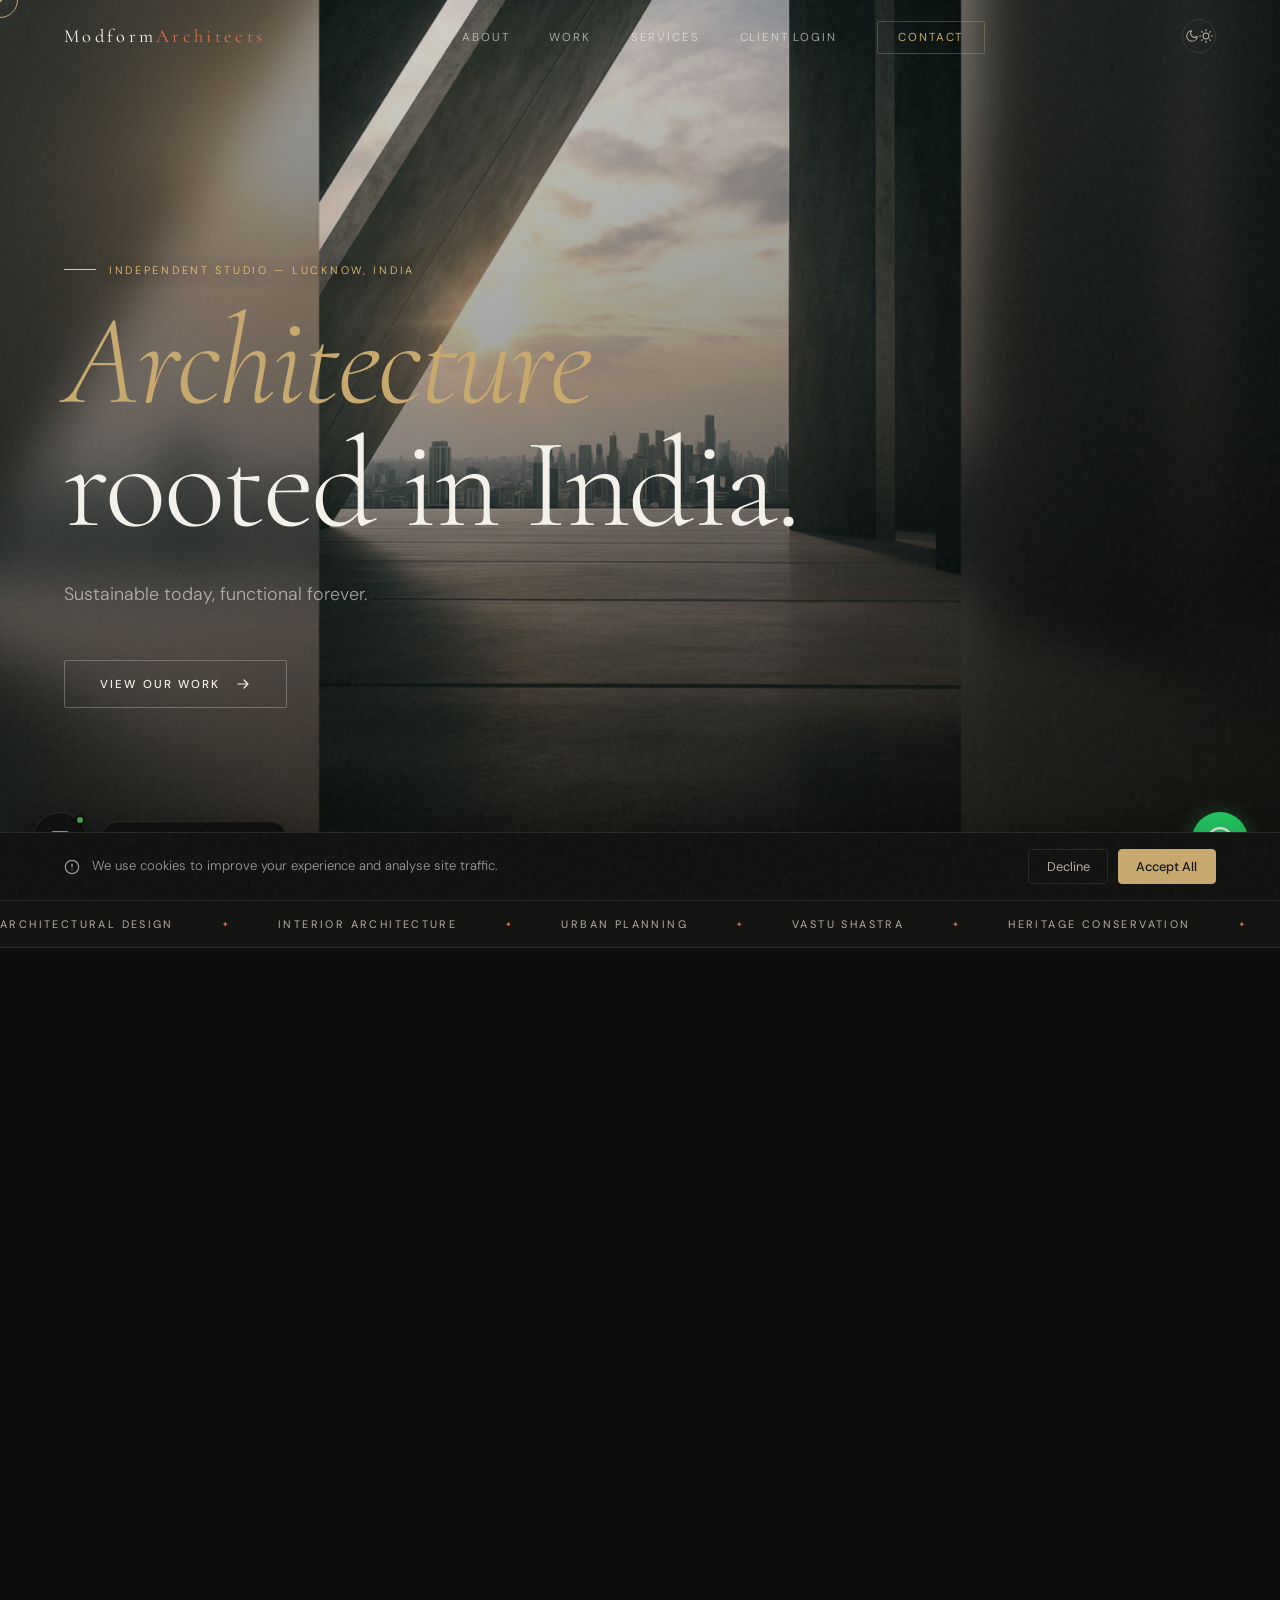
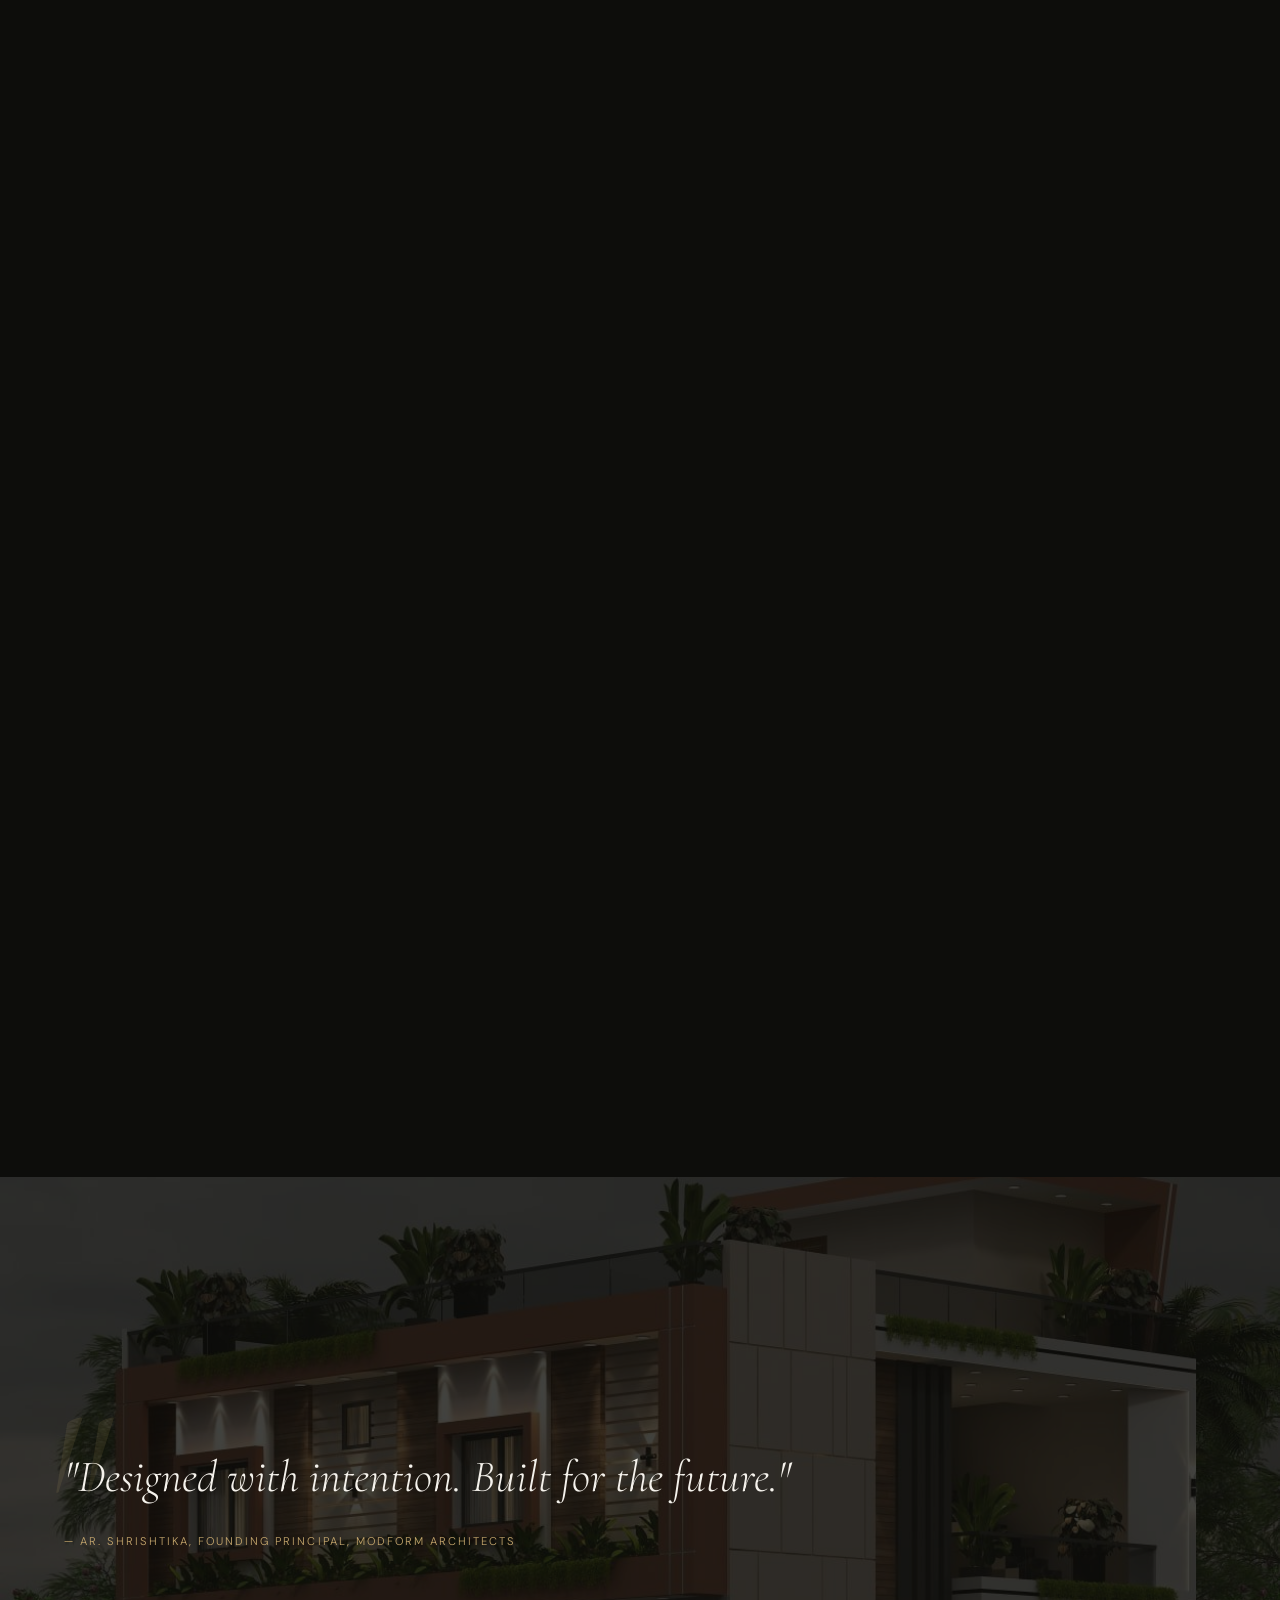
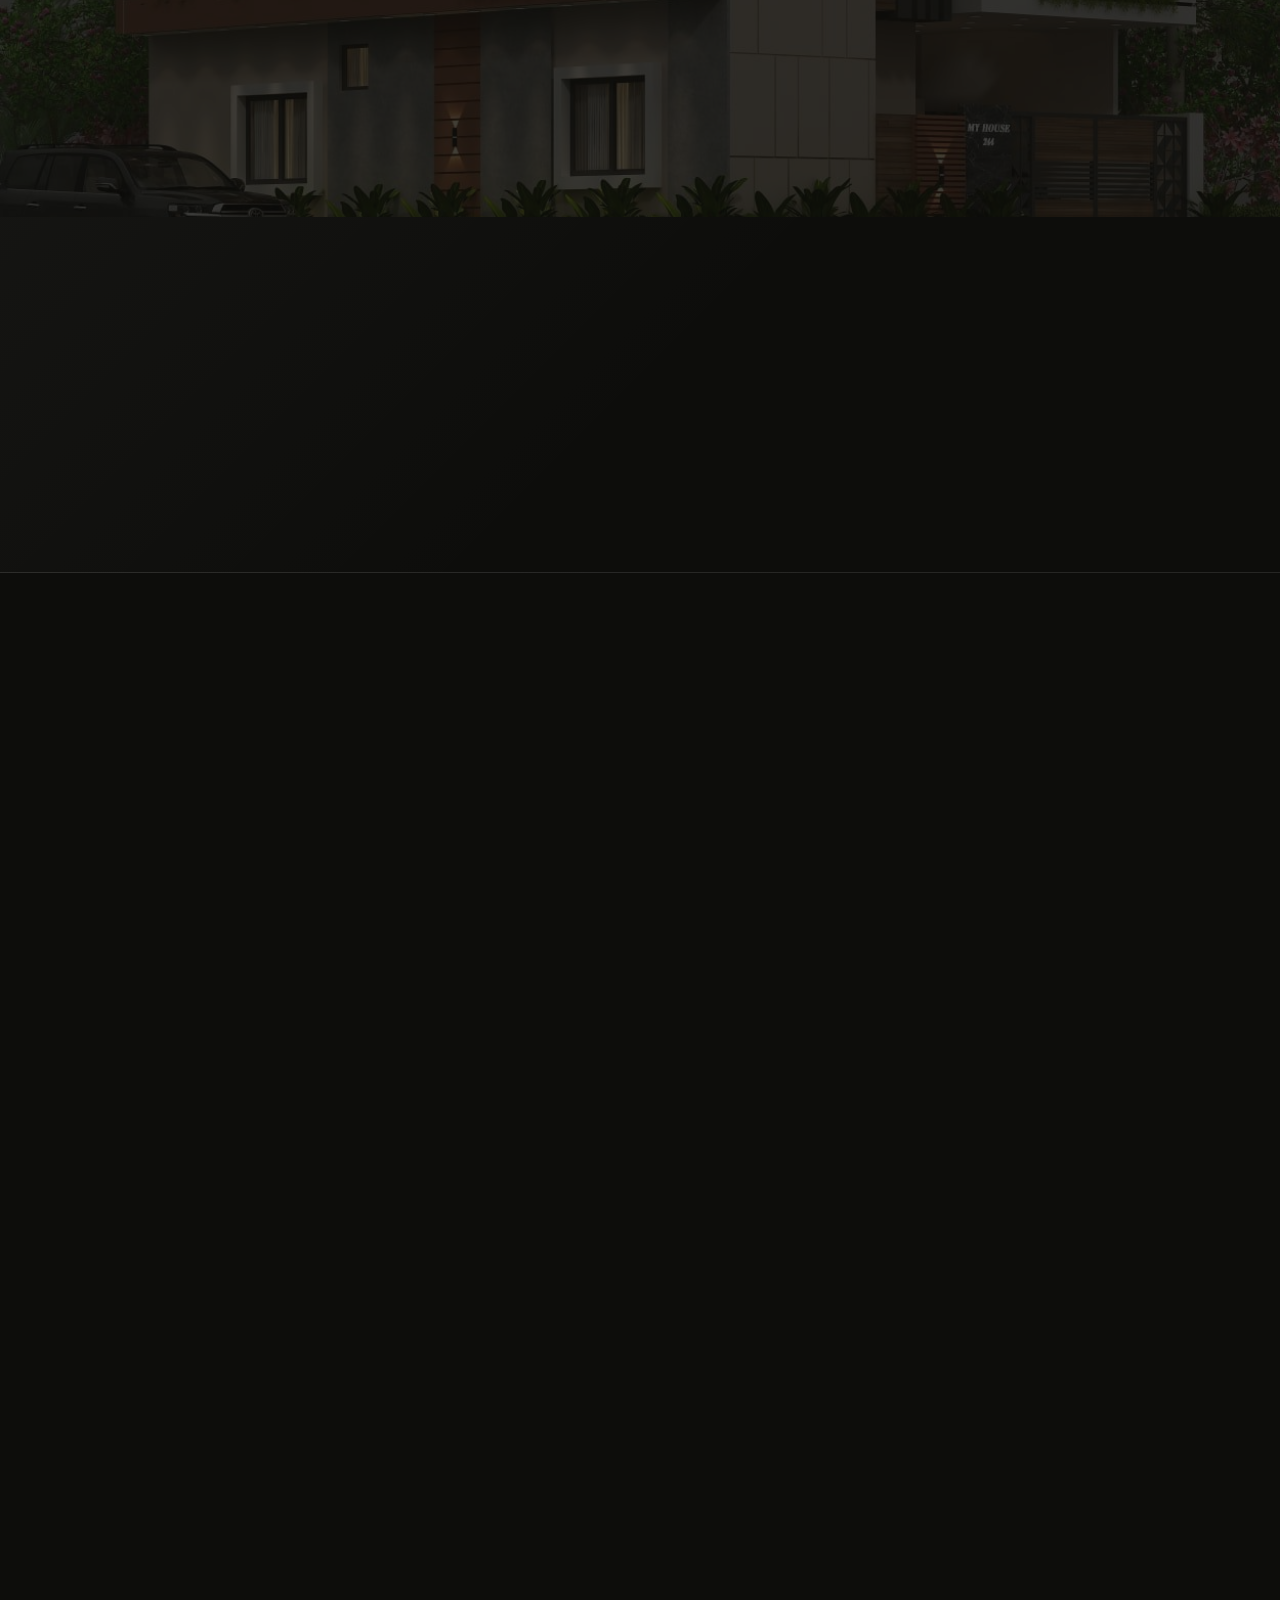
==== commit eb2d7097: "updation of new email id for all files updation of new email id for all files" ====
--- a/index.html
+++ b/index.html
@@ -28,7 +28,7 @@
     "description": "Bespoke architectural and interior design studio in Lucknow. Sustainable, luxury, Vastu-conscious design by Ar. Shrishtika Pal.",
     "url": "https://modformarchitecs.com",
     "telephone": "+918318328143",
-    "email": "shrishtikapal6@gmail.com",
+    "email": "modformarchitects@gmail.com",
     "image": "assets/projects/hero-city.jpeg",
     "address": {
       "@type": "PostalAddress",
@@ -180,7 +180,7 @@
             We believe true luxury<br />lies in <em>thoughtful design.</em>
           </h2>
           <div class="principal-profile reveal">
-            <figure class="principal-portrait">
+            <figure class="principal-portrait" id="principalPortrait">
               <img src="assets/founding-principal-avatar.jpeg" alt="Ar. Shrishtika Pal, Founding Principal of Modform Architects" loading="lazy" width="420" height="420" />
             </figure>
             <div class="principal-profile-copy">
@@ -369,9 +369,6 @@
             <h3 class="service-name">Architectural Design</h3>
             <p class="service-desc">Bespoke architectural solutions that balance innovation, functionality, and timeless aesthetics — from concept and schematic through to construction documentation and site delivery.</p>
           </div>
-          <div class="service-tags">
-            <span>Residential</span><span>Commercial</span><span>Concept</span><span>CD</span>
-          </div>
         </div>
 
         <div class="service-item reveal" data-num="02">
@@ -384,9 +381,6 @@
           <div class="service-body">
             <h3 class="service-name">Interior Design</h3>
             <p class="service-desc">Refined interior environments curated through material, light, and spatial harmony — crafting spaces that are visually striking, deeply functional, and true to your way of living.</p>
-          </div>
-          <div class="service-tags">
-            <span>Spatial Planning</span><span>FF&amp;E</span><span>Lighting</span><span>Material</span>
           </div>
         </div>
 
@@ -402,9 +396,6 @@
           <div class="service-body">
             <h3 class="service-name">Sustainable Design</h3>
             <p class="service-desc">Eco-conscious design strategies focused on energy efficiency, natural ventilation, and responsible material selection — building spaces that are good for people and the planet.</p>
-          </div>
-          <div class="service-tags">
-            <span>Energy Efficiency</span><span>Green Materials</span><span>Natural Ventilation</span>
           </div>
         </div>
 
@@ -423,9 +414,6 @@
             <h3 class="service-name">Vastu Consultation &amp; Planning</h3>
             <p class="service-desc">We integrate the principles of Vastu Shastra with modern design to create spaces that promote balance, positivity, and well-being — without compromising on aesthetics or functionality.</p>
           </div>
-          <div class="service-tags">
-            <span>Vastu Shastra</span><span>Spatial Balance</span><span>Well-being</span>
-          </div>
         </div>
 
         <div class="service-item reveal" data-num="05">
@@ -441,9 +429,6 @@
             <h3 class="service-name">Turnkey Solutions</h3>
             <p class="service-desc">End-to-end project execution with a focus on quality, precision, and seamless delivery — from the first sketch to the final finishing, managed entirely by our studio.</p>
           </div>
-          <div class="service-tags">
-            <span>Project Management</span><span>End-to-End</span><span>On-Time Delivery</span>
-          </div>
         </div>
 
       </div>
@@ -597,7 +582,7 @@
               <span class="contact-icon">✉</span>
               <div>
                 <span class="contact-label">Email</span>
-                <a href="mailto:shrishtikapal6@gmail.com" class="contact-value">shrishtikapal6@gmail.com</a>
+                <a href="mailto:modformarchitects@gmail.com" class="contact-value">modformarchitects@gmail.com</a>
               </div>
             </div>
 
@@ -708,7 +693,7 @@
           <div class="footer-nav-col">
             <p class="footer-nav-heading">Connect</p>
             <a href="https://wa.me/919452861841?text=Hi%2C%20I%27d%20like%20to%20enquire%20about%20your%20architecture%20services." target="_blank" rel="noopener">WhatsApp</a>
-            <a href="mailto:shrishtikapal6@gmail.com">Email</a>
+            <a href="mailto:modformarchitects@gmail.com">Email</a>
           </div>
         </nav>
       </div>
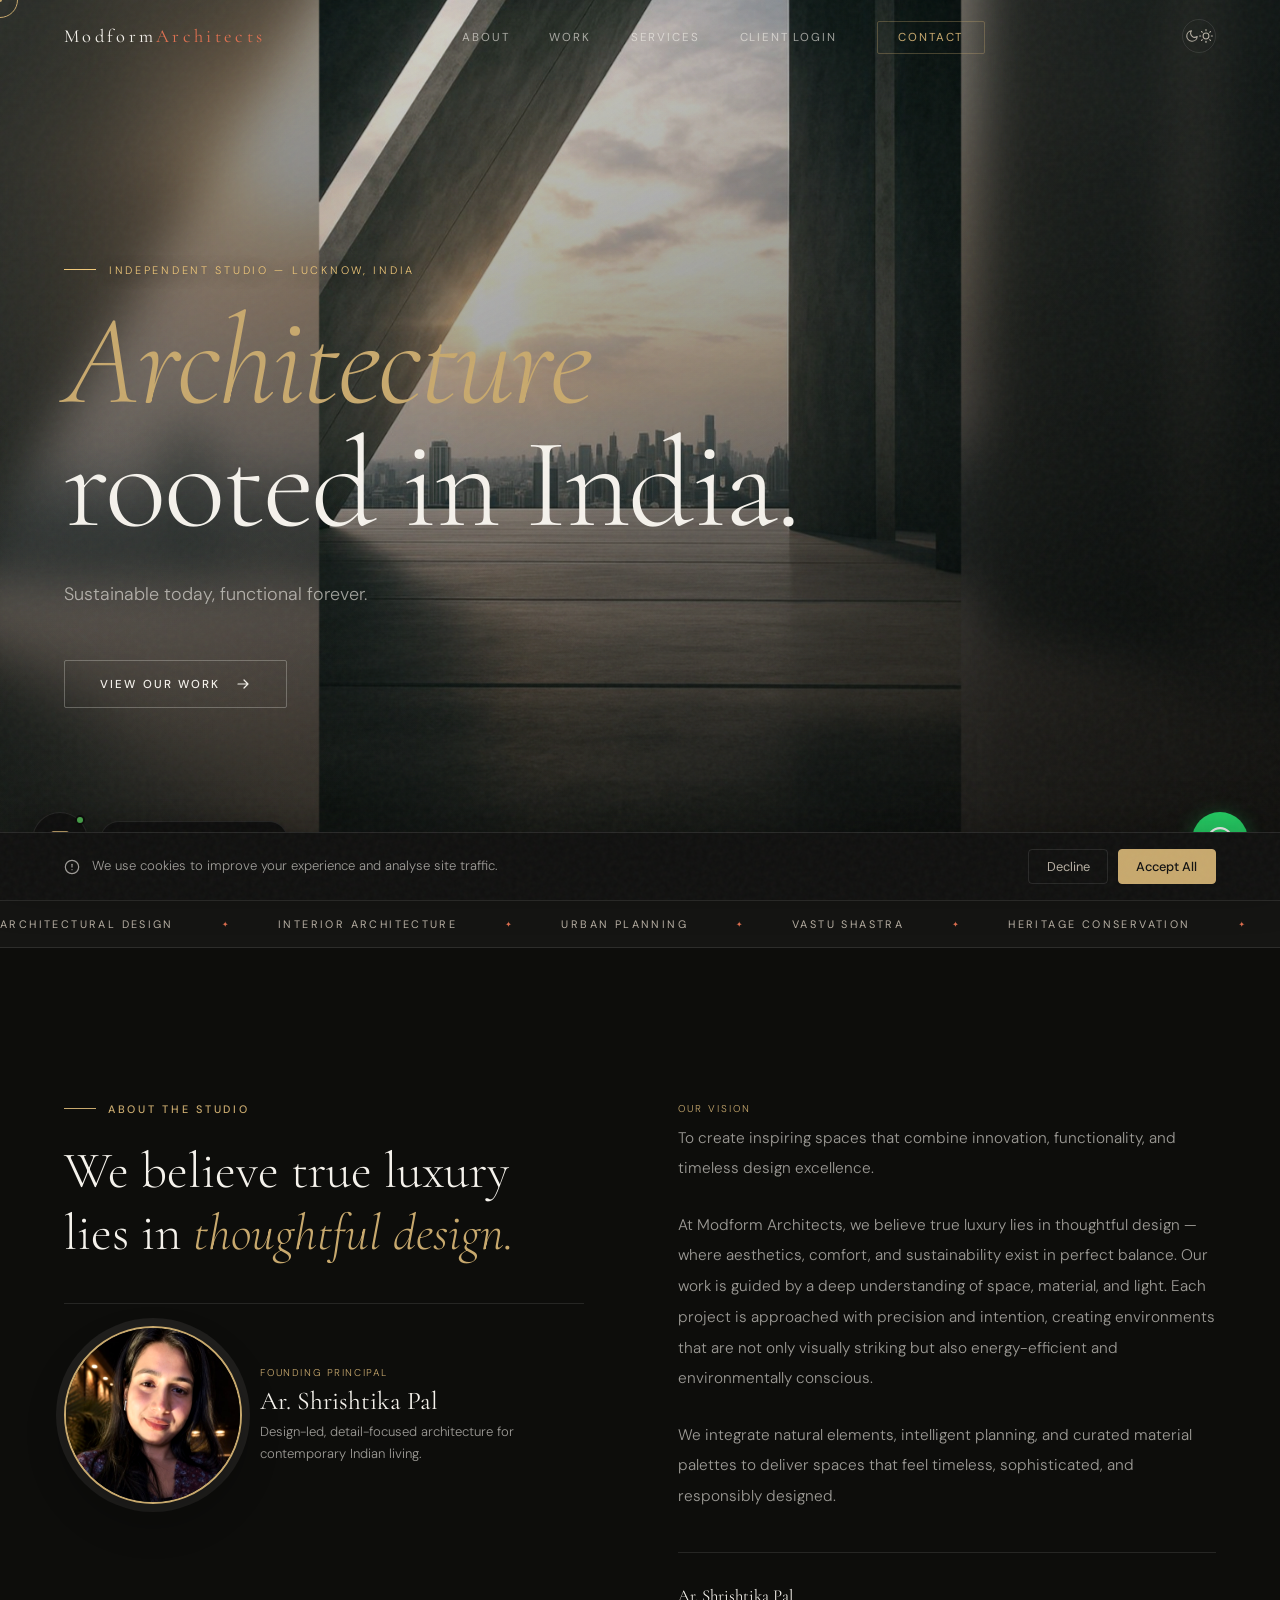
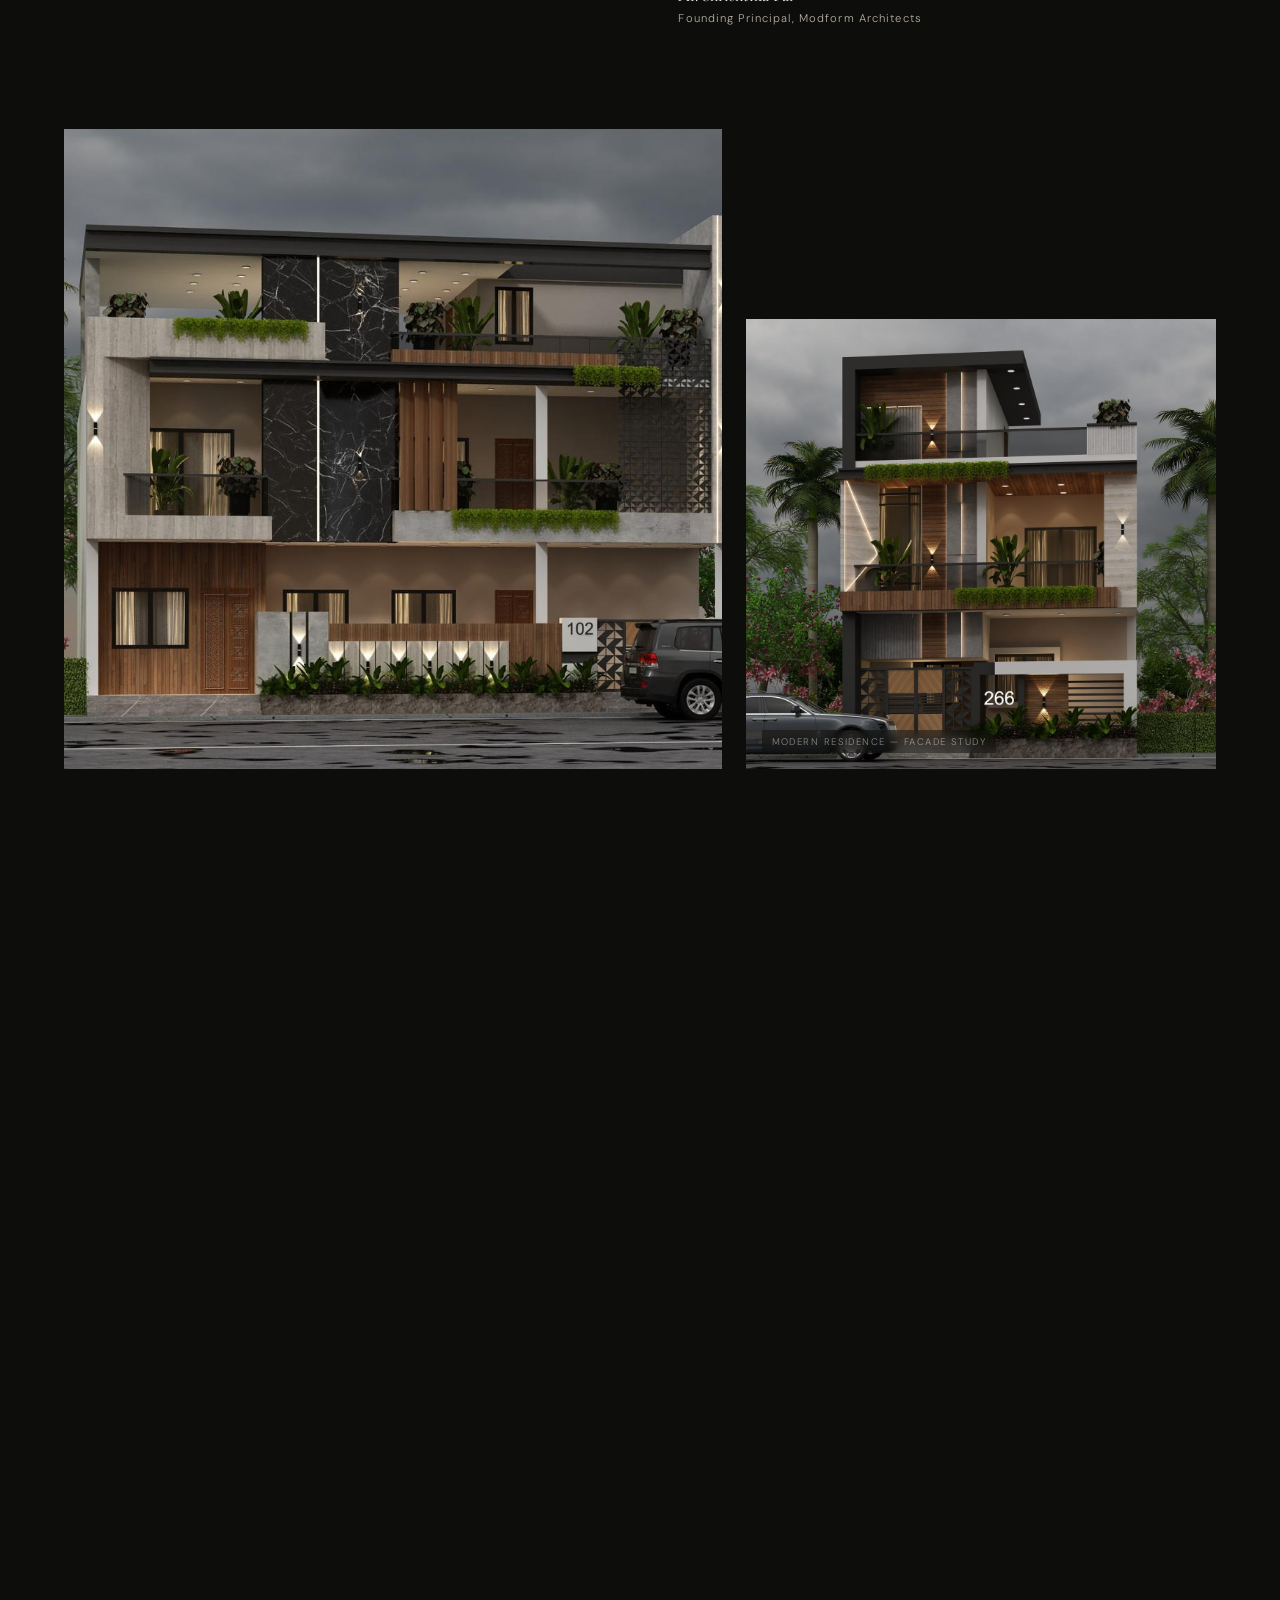
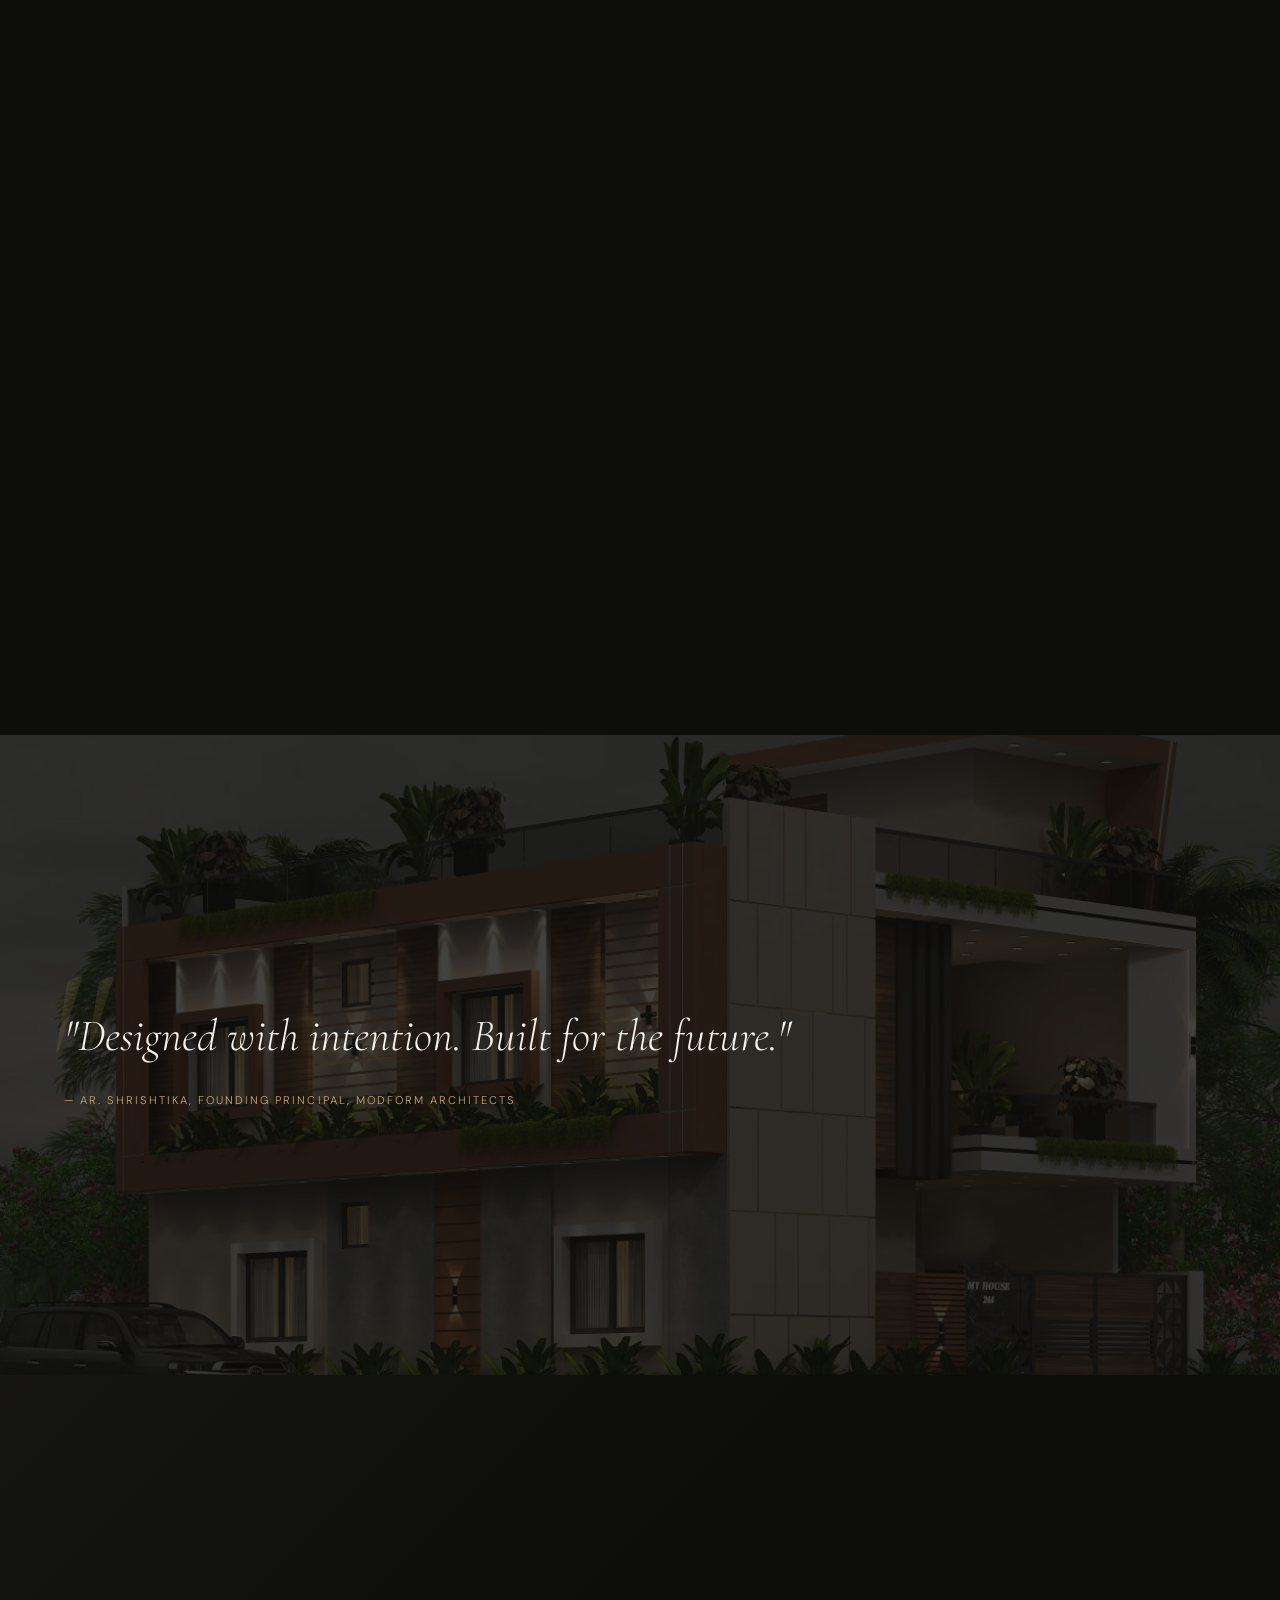
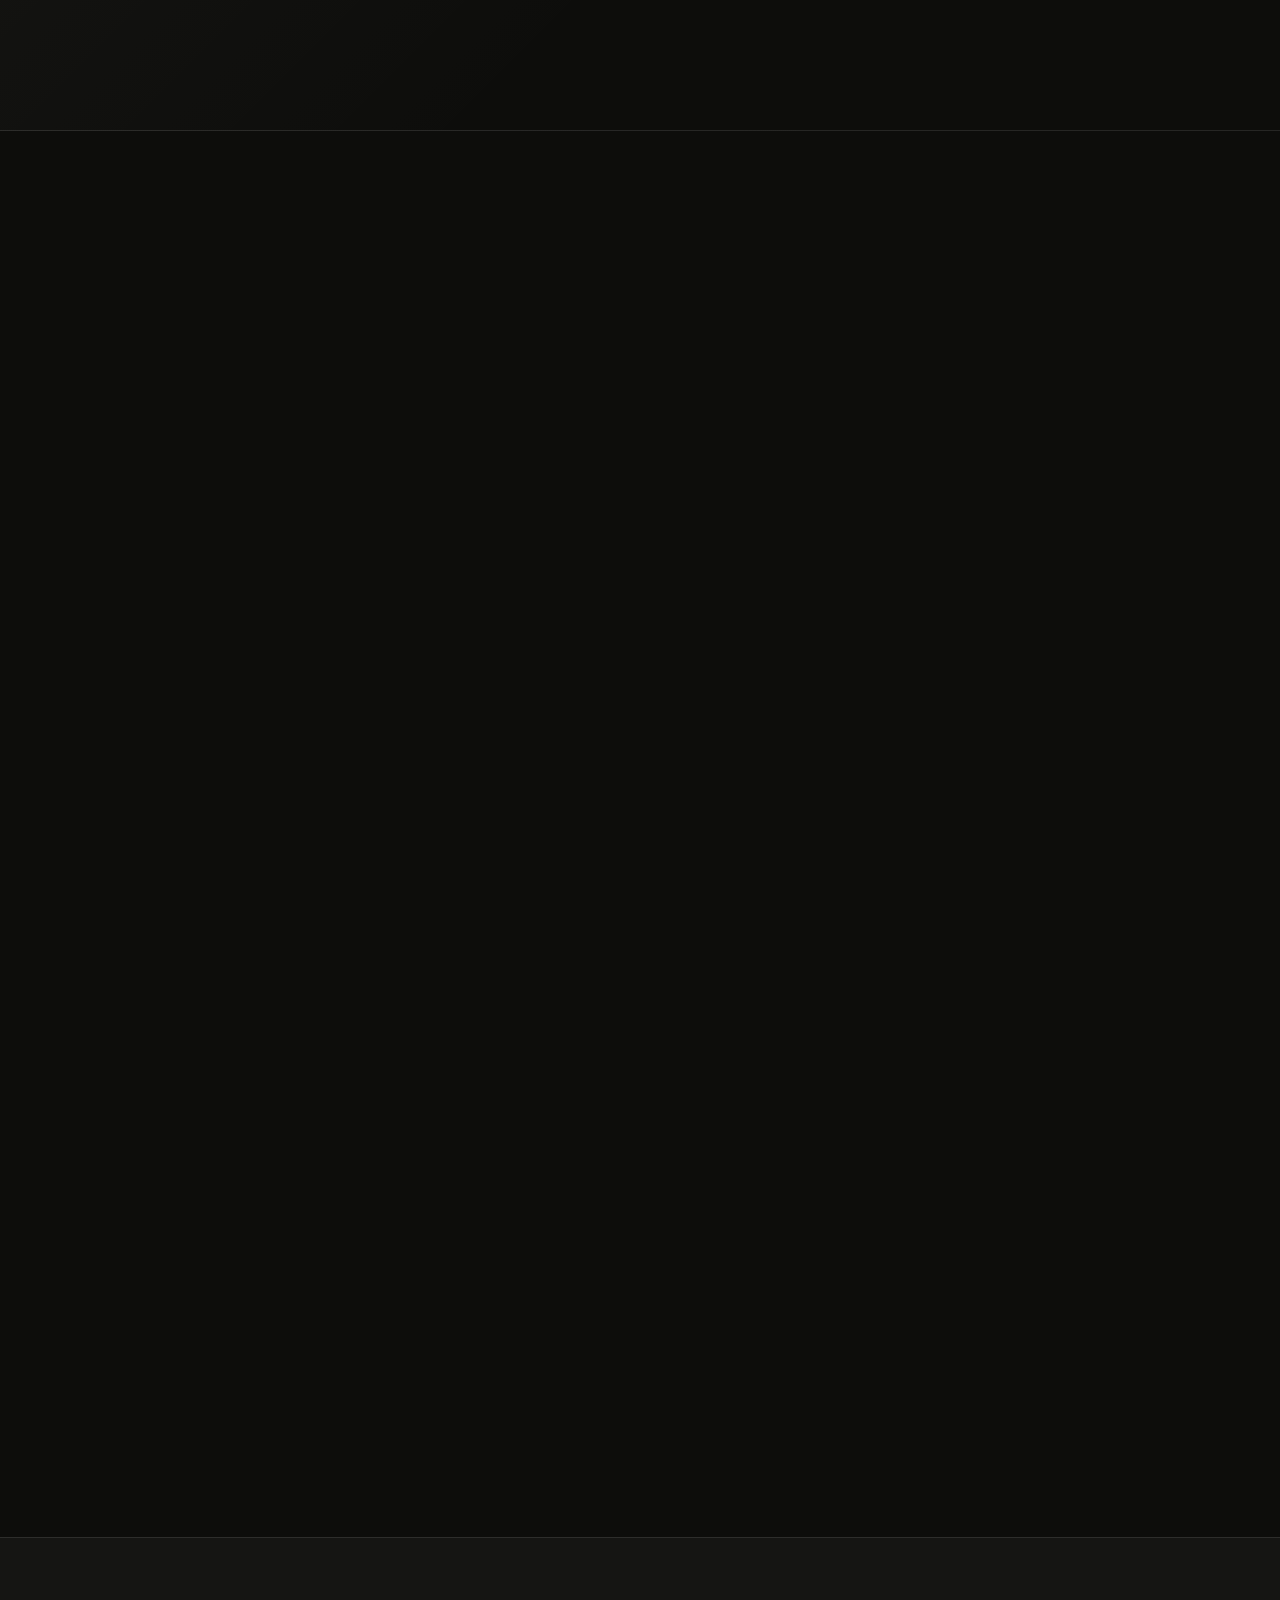
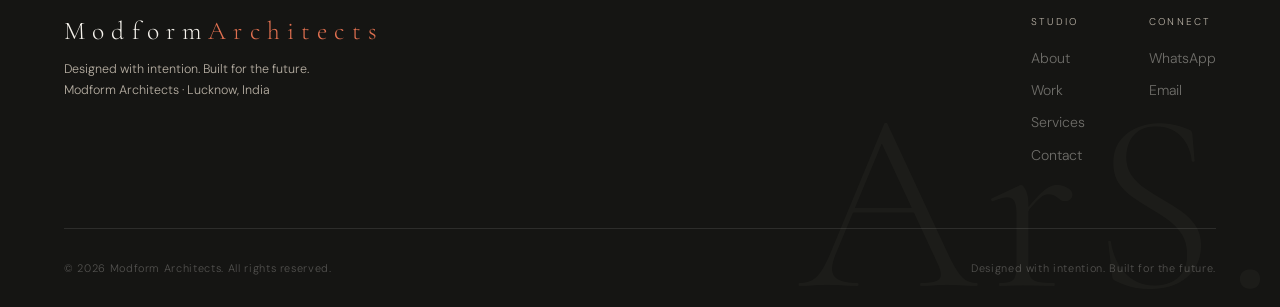
==== commit 8137fd6a: "updated map link and section updated map link and section" ====
--- a/index.html
+++ b/index.html
@@ -661,12 +661,12 @@
 
       <div class="contact-map reveal">
         <iframe
-          src="https://maps.google.com/maps?q=2/448+Vinamra+Khand,+Gomtinagar,+Lucknow+226010&t=&z=15&ie=UTF8&iwloc=&output=embed"
+          src="https://maps.google.com/maps?q=26.859972,81.028526&t=&z=17&ie=UTF8&iwloc=&output=embed"
           loading="lazy"
           referrerpolicy="no-referrer-when-downgrade"
           title="Modform Architects studio location"
           aria-label="Map showing the studio location in Gomtinagar, Lucknow"></iframe>
-        <a class="contact-map-link" href="https://maps.google.com/?q=2/448+Vinamra+Khand,+Gomtinagar,+Lucknow+226010" target="_blank" rel="noopener">
+        <a class="contact-map-link" href="https://maps.google.com/?q=26.859972,81.028526" target="_blank" rel="noopener">
           <span>Open in Google Maps</span>
           <svg width="14" height="14" viewBox="0 0 16 16" fill="none" stroke="currentColor" stroke-width="1.4" stroke-linecap="round" stroke-linejoin="round"><path d="M5 3h8v8M13 3 3 13"/></svg>
         </a>
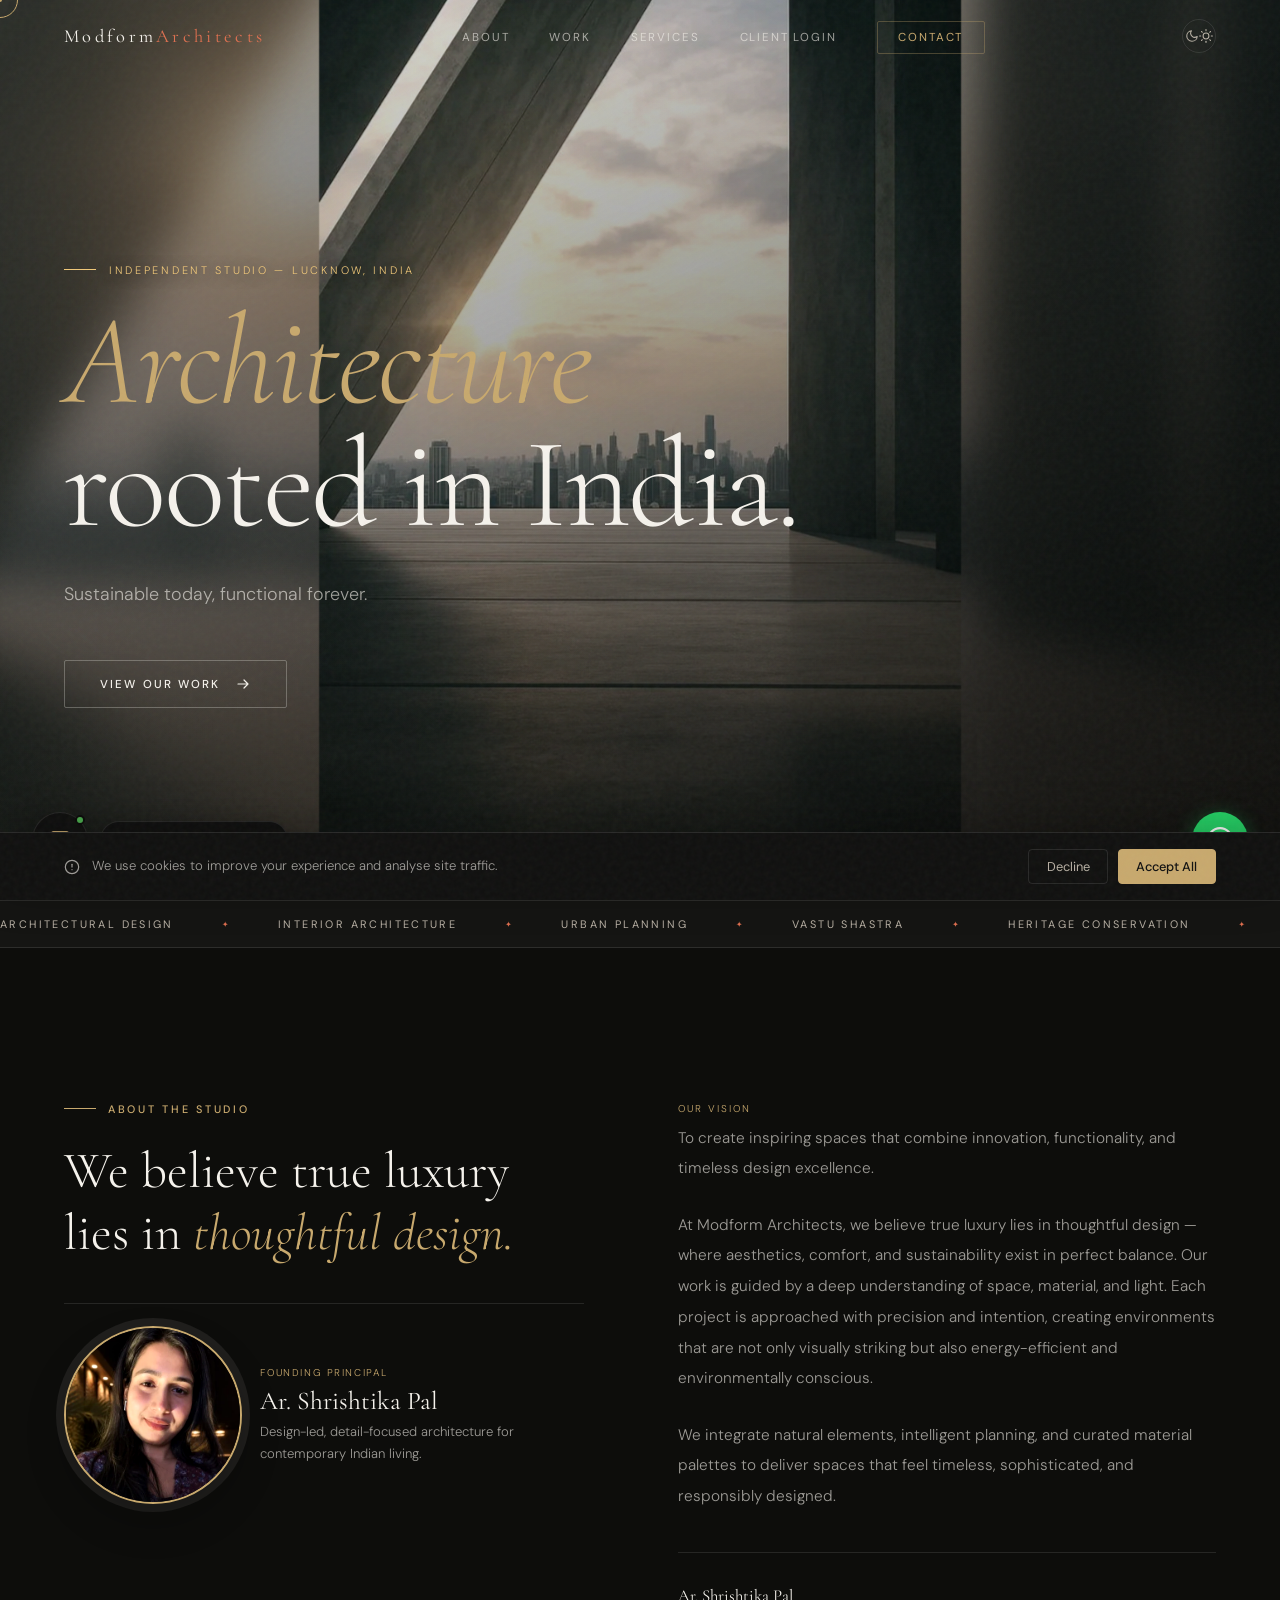
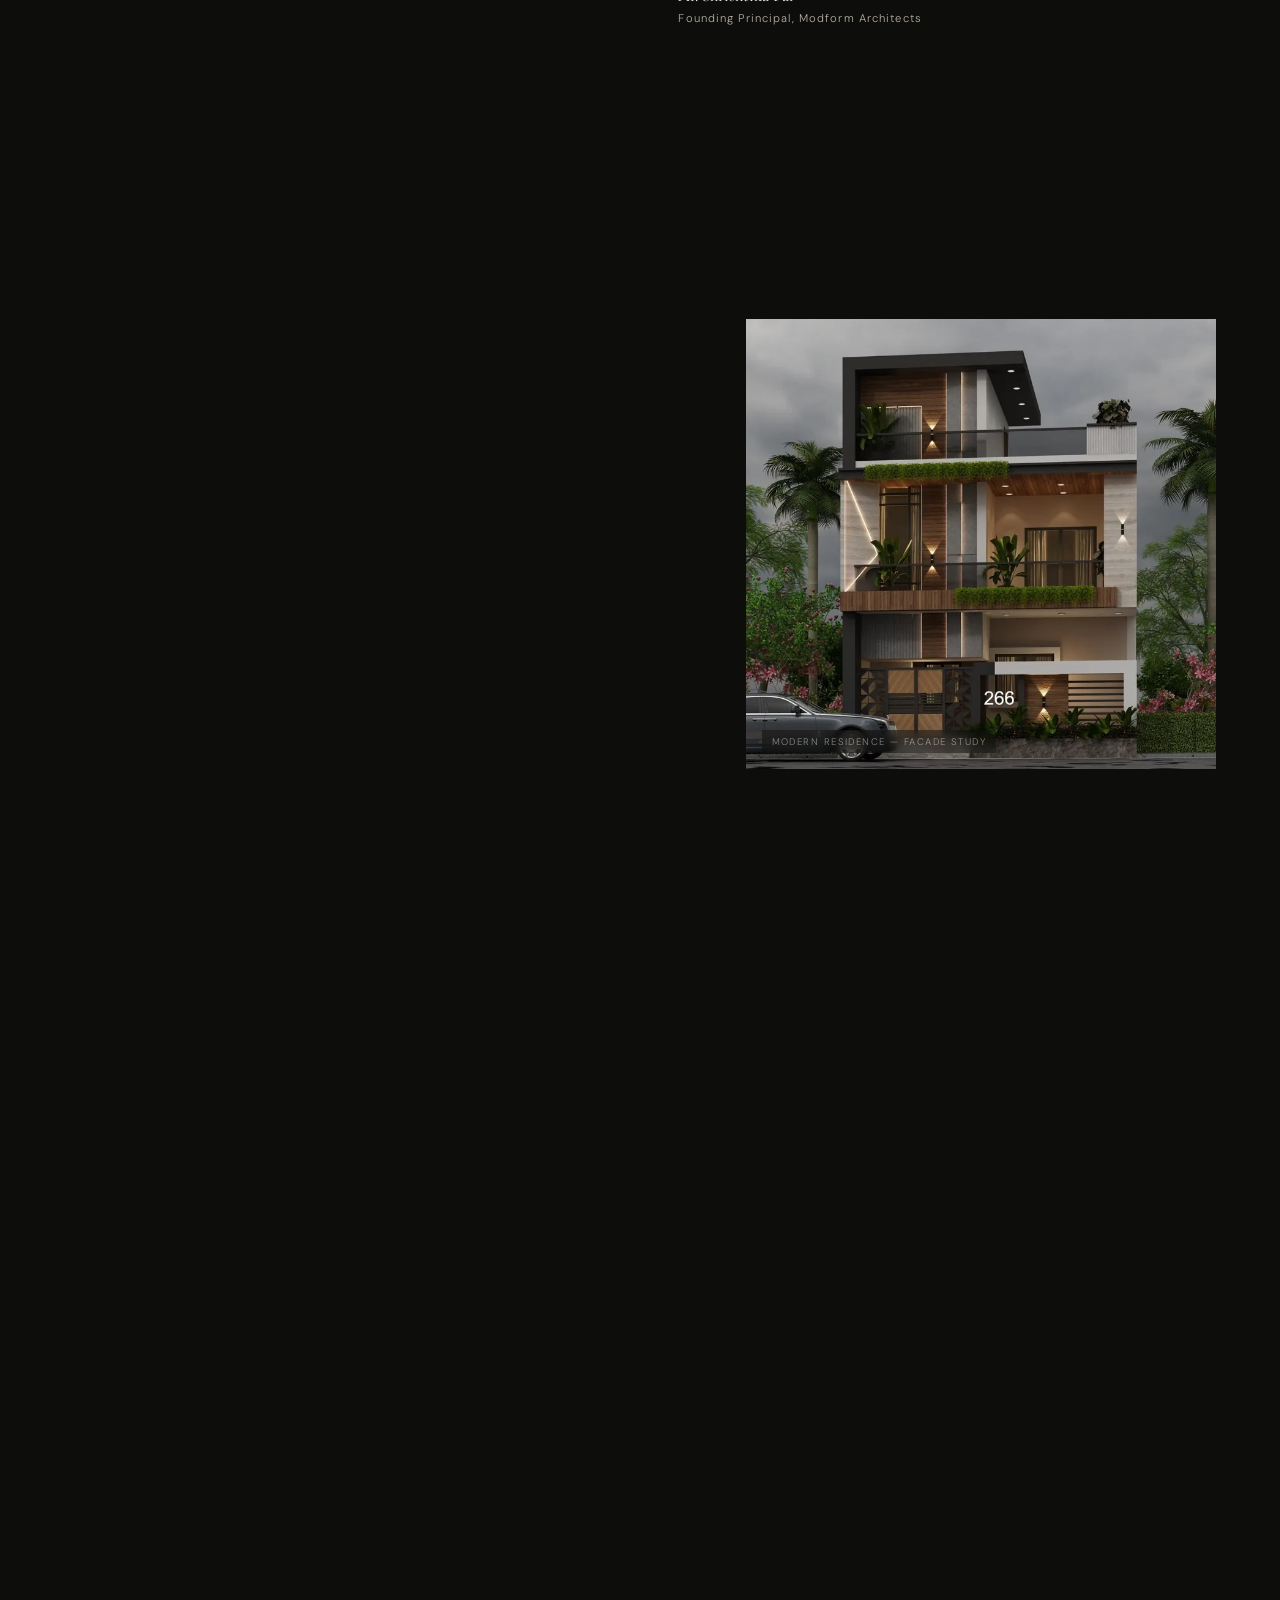
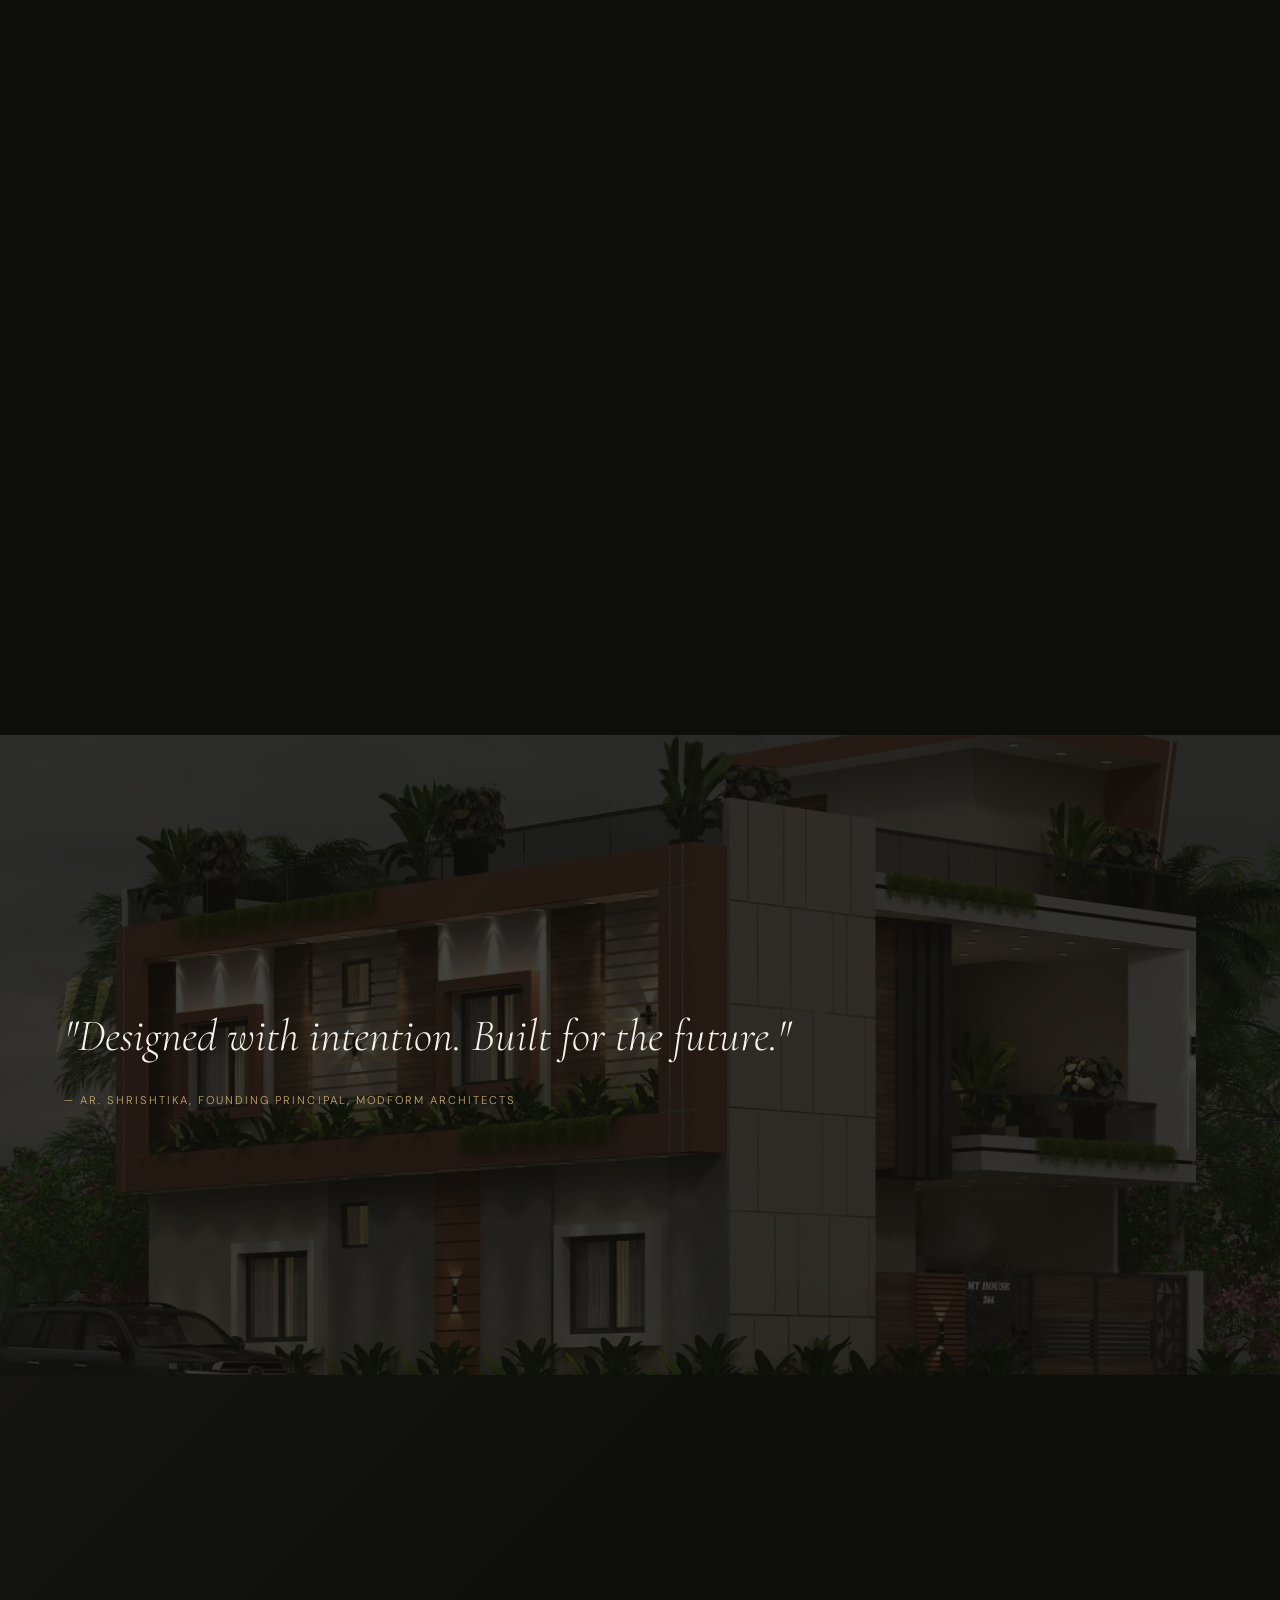
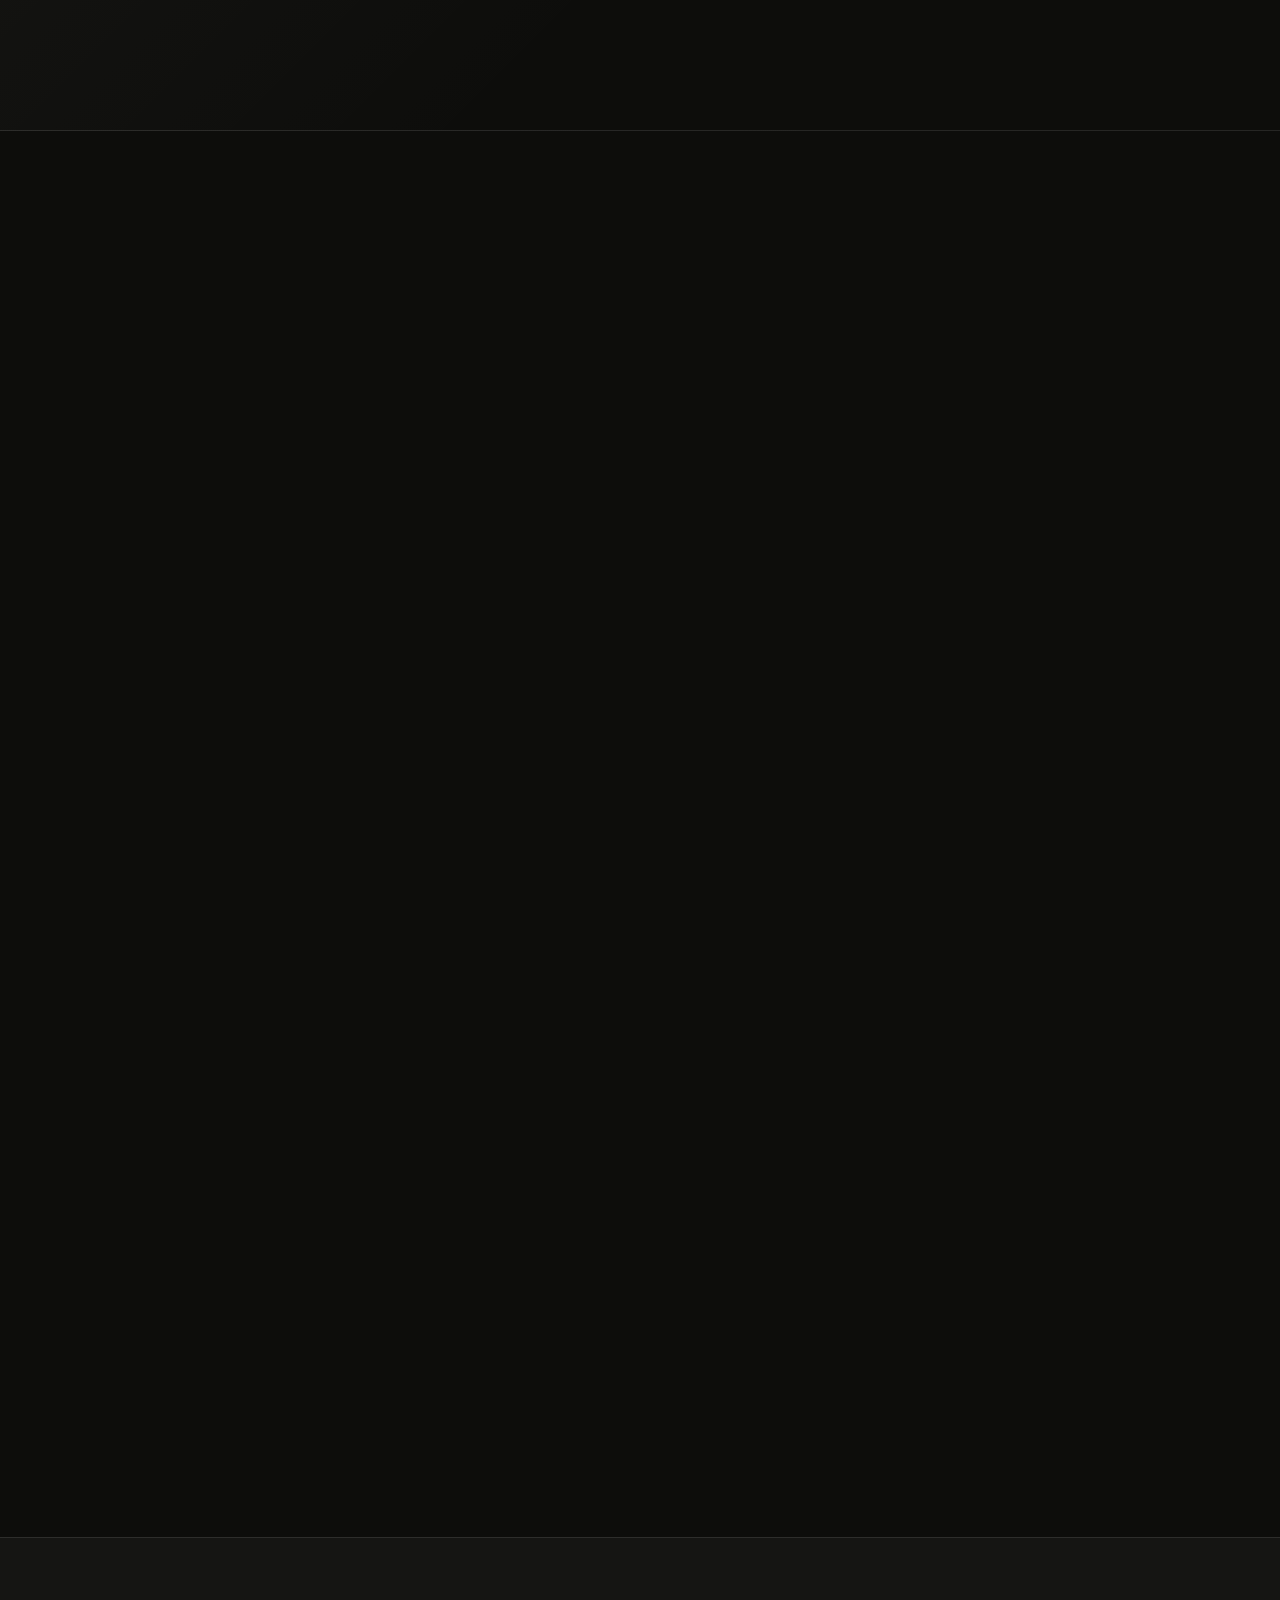
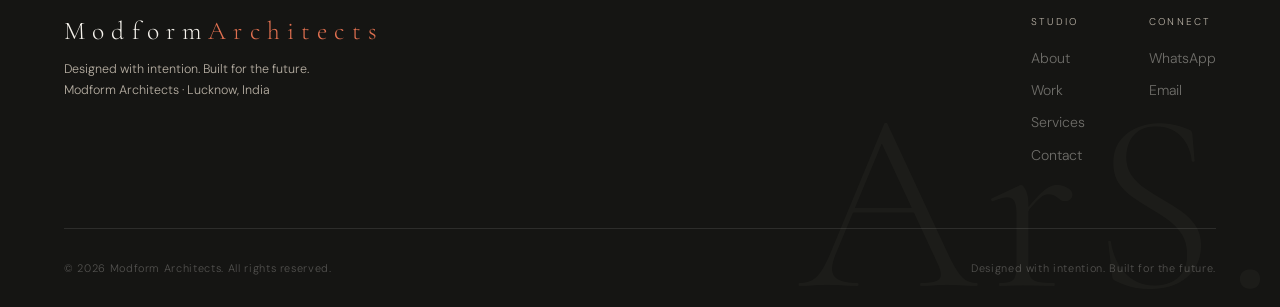
==== commit bccea351: "changes related to mobile ui and ux changes related to mobile ui and ux" ====
--- a/index.html
+++ b/index.html
@@ -2,7 +2,10 @@
 <html lang="en" data-theme="dark">
 <head>
   <meta charset="UTF-8" />
-  <meta name="viewport" content="width=device-width, initial-scale=1.0" />
+  <meta name="viewport" content="width=device-width, initial-scale=1.0, viewport-fit=cover" />
+  <meta name="theme-color" content="#0d0d0b" id="metaThemeColor" />
+  <meta name="apple-mobile-web-app-capable" content="yes" />
+  <meta name="apple-mobile-web-app-status-bar-style" content="black-translucent" />
   <meta name="description" content="Modform Architects — Bespoke architectural & interior design studio in Lucknow. Sustainable luxury design by Ar. Shrishtika Pal. Vastu Shastra, residential, commercial, turnkey." />
   <meta name="keywords" content="Modform Architects, Shrishtika Pal, architect Lucknow, interior design India, Vastu Shastra, sustainable architecture, luxury architect India, residential design" />
   <meta property="og:title" content="Modform Architects — Designed with intention. Built for the future." />
@@ -49,7 +52,7 @@
   <link rel="preconnect" href="https://fonts.gstatic.com" crossorigin />
   <link href="https://fonts.googleapis.com/css2?family=Cormorant+Garamond:ital,wght@0,300;0,400;0,500;0,600;1,300;1,400&family=DM+Sans:wght@300;400;500&display=swap" rel="stylesheet" />
 
-  <!-- Lenis smooth scroll -->
+  <!-- Lenis smooth scroll — init is gated in main.js (skipped on touch / reduced-motion) -->
   <script src="https://unpkg.com/@studio-freight/lenis@1.0.42/dist/lenis.min.js"></script>
 
   <link rel="icon" href="favicon.svg" type="image/svg+xml" />
@@ -84,7 +87,10 @@
   <!-- ═══ LOADER ══ -->
   <div class="loader" id="loader">
     <div class="loader-inner">
-      <img class="loader-logo" src="assets/modformlogo.jpg" alt="Modform Architects" width="1254" height="1254" />
+      <picture>
+        <source type="image/webp" srcset="assets/modformlogo.webp" />
+        <img class="loader-logo" src="assets/modformlogo.jpg" alt="Modform Architects" width="1254" height="1254" />
+      </picture>
       <div class="loader-bar"><div class="loader-fill" id="loaderFill"></div></div>
     </div>
   </div>
@@ -120,14 +126,21 @@
   <!-- ═══ HERO ══ -->
   <section class="hero" id="hero">
     <div class="hero-bg hero-bg--portrait">
-      <img
-        src="assets/projects/hero-city.jpeg"
-        alt="Architectural frame overlooking a modern city skyline"
-        class="hero-img hero-img--portrait"
-        loading="eager"
-        width="736"
-        height="1104"
-      />
+      <picture>
+        <source type="image/webp" srcset="assets/projects/hero-city-480.webp 480w, assets/projects/hero-city.webp 736w" sizes="100vw" />
+        <img
+          src="assets/projects/hero-city.jpeg"
+          srcset="assets/projects/hero-city-480.jpeg 480w, assets/projects/hero-city.jpeg 736w"
+          sizes="100vw"
+          alt="Architectural frame overlooking a modern city skyline"
+          class="hero-img hero-img--portrait"
+          loading="eager"
+          fetchpriority="high"
+          decoding="async"
+          width="736"
+          height="1104"
+        />
+      </picture>
       <div class="hero-overlay"></div>
     </div>
     <div class="hero-glow"></div>
@@ -181,7 +194,10 @@
           </h2>
           <div class="principal-profile reveal">
             <figure class="principal-portrait" id="principalPortrait">
-              <img src="assets/founding-principal-avatar.jpeg" alt="Ar. Shrishtika Pal, Founding Principal of Modform Architects" loading="lazy" width="420" height="420" />
+              <picture>
+                <source type="image/webp" srcset="assets/founding-principal-avatar.webp" />
+                <img src="assets/founding-principal-avatar.jpeg" alt="Ar. Shrishtika Pal, Founding Principal of Modform Architects" loading="lazy" decoding="async" width="420" height="420" />
+              </picture>
             </figure>
             <div class="principal-profile-copy">
               <span>Founding Principal</span>
@@ -212,11 +228,17 @@
 
       <div class="about-image-pair reveal">
         <div class="about-img-wrap about-img-tall about-img-clickable" data-src="assets/projects/residence-04.jpeg" data-caption="Contemporary residential facade">
-          <img src="assets/projects/residence-04.jpeg" alt="Contemporary residential facade with balcony planting" loading="lazy" width="1280" height="914" />
+          <picture>
+            <source type="image/webp" srcset="assets/projects/residence-04-480.webp 480w, assets/projects/residence-04-768.webp 768w, assets/projects/residence-04.webp 1280w" sizes="(max-width: 1024px) 100vw, 50vw" />
+            <img src="assets/projects/residence-04.jpeg" srcset="assets/projects/residence-04-480.jpeg 480w, assets/projects/residence-04-768.jpeg 768w, assets/projects/residence-04.jpeg 1280w" sizes="(max-width: 1024px) 100vw, 50vw" alt="Contemporary residential facade with balcony planting" loading="lazy" decoding="async" width="1280" height="914" />
+          </picture>
           <div class="about-img-zoom-hint">⊕</div>
         </div>
         <div class="about-img-wrap about-img-short about-img-clickable" data-src="assets/projects/residence-05.jpeg" data-caption="Layered modern home elevation">
-          <img src="assets/projects/residence-05.jpeg" alt="Layered modern home elevation with warm facade lighting" loading="lazy" width="1280" height="1280" />
+          <picture>
+            <source type="image/webp" srcset="assets/projects/residence-05-480.webp 480w, assets/projects/residence-05-768.webp 768w, assets/projects/residence-05.webp 1280w" sizes="(max-width: 1024px) 100vw, 50vw" />
+            <img src="assets/projects/residence-05.jpeg" srcset="assets/projects/residence-05-480.jpeg 480w, assets/projects/residence-05-768.jpeg 768w, assets/projects/residence-05.jpeg 1280w" sizes="(max-width: 1024px) 100vw, 50vw" alt="Layered modern home elevation with warm facade lighting" loading="lazy" decoding="async" width="1280" height="1280" />
+          </picture>
           <div class="about-img-caption">Modern residence — facade study</div>
         </div>
       </div>
@@ -244,7 +266,10 @@
 
         <article class="project-card project-card--large" data-category="residential" data-index="0">
           <div class="project-img-wrap">
-            <img src="assets/projects/residence-01.jpeg" alt="Residential Project 01" loading="lazy" class="project-img" width="1280" height="800" />
+            <picture>
+              <source type="image/webp" srcset="assets/projects/residence-01-480.webp 480w, assets/projects/residence-01-768.webp 768w, assets/projects/residence-01.webp 1280w" sizes="(max-width: 768px) 100vw, (max-width: 1024px) 50vw, 66vw" />
+              <img src="assets/projects/residence-01.jpeg" srcset="assets/projects/residence-01-480.jpeg 480w, assets/projects/residence-01-768.jpeg 768w, assets/projects/residence-01.jpeg 1280w" sizes="(max-width: 768px) 100vw, (max-width: 1024px) 50vw, 66vw" alt="Residential Project 01" loading="lazy" decoding="async" class="project-img" width="1280" height="800" />
+            </picture>
             <div class="project-hover-overlay">
               <span class="project-view-label">View Project</span>
             </div>
@@ -261,7 +286,10 @@
 
         <article class="project-card" data-category="residential" data-index="1">
           <div class="project-img-wrap">
-            <img src="assets/projects/residence-02.jpeg" alt="Residential Project 02" loading="lazy" class="project-img" width="1280" height="1280" />
+            <picture>
+              <source type="image/webp" srcset="assets/projects/residence-02-480.webp 480w, assets/projects/residence-02-768.webp 768w, assets/projects/residence-02.webp 1280w" sizes="(max-width: 768px) 100vw, (max-width: 1024px) 50vw, 33vw" />
+              <img src="assets/projects/residence-02.jpeg" srcset="assets/projects/residence-02-480.jpeg 480w, assets/projects/residence-02-768.jpeg 768w, assets/projects/residence-02.jpeg 1280w" sizes="(max-width: 768px) 100vw, (max-width: 1024px) 50vw, 33vw" alt="Residential Project 02" loading="lazy" decoding="async" class="project-img" width="1280" height="1280" />
+            </picture>
             <div class="project-hover-overlay">
               <span class="project-view-label">View Project</span>
             </div>
@@ -278,7 +306,10 @@
 
         <article class="project-card" data-category="residential" data-index="2">
           <div class="project-img-wrap">
-            <img src="assets/projects/residence-03.jpeg" alt="Residential Project 03" loading="lazy" class="project-img" width="1250" height="893" />
+            <picture>
+              <source type="image/webp" srcset="assets/projects/residence-03-480.webp 480w, assets/projects/residence-03-768.webp 768w, assets/projects/residence-03.webp 1250w" sizes="(max-width: 768px) 100vw, (max-width: 1024px) 50vw, 33vw" />
+              <img src="assets/projects/residence-03.jpeg" srcset="assets/projects/residence-03-480.jpeg 480w, assets/projects/residence-03-768.jpeg 768w, assets/projects/residence-03.jpeg 1250w" sizes="(max-width: 768px) 100vw, (max-width: 1024px) 50vw, 33vw" alt="Residential Project 03" loading="lazy" decoding="async" class="project-img" width="1250" height="893" />
+            </picture>
             <div class="project-hover-overlay">
               <span class="project-view-label">View Project</span>
             </div>
@@ -295,7 +326,10 @@
 
         <article class="project-card project-card--large" data-category="residential" data-index="3">
           <div class="project-img-wrap">
-            <img src="assets/projects/residence-04.jpeg" alt="Residential Project 04" loading="lazy" class="project-img" width="1280" height="914" />
+            <picture>
+              <source type="image/webp" srcset="assets/projects/residence-04-480.webp 480w, assets/projects/residence-04-768.webp 768w, assets/projects/residence-04.webp 1280w" sizes="(max-width: 768px) 100vw, (max-width: 1024px) 50vw, 66vw" />
+              <img src="assets/projects/residence-04.jpeg" srcset="assets/projects/residence-04-480.jpeg 480w, assets/projects/residence-04-768.jpeg 768w, assets/projects/residence-04.jpeg 1280w" sizes="(max-width: 768px) 100vw, (max-width: 1024px) 50vw, 66vw" alt="Residential Project 04" loading="lazy" decoding="async" class="project-img" width="1280" height="914" />
+            </picture>
             <div class="project-hover-overlay">
               <span class="project-view-label">View Project</span>
             </div>
@@ -312,7 +346,10 @@
 
         <article class="project-card" data-category="residential" data-index="4">
           <div class="project-img-wrap">
-            <img src="assets/projects/residence-05.jpeg" alt="Residential Project 05" loading="lazy" class="project-img" width="1280" height="1280" />
+            <picture>
+              <source type="image/webp" srcset="assets/projects/residence-05-480.webp 480w, assets/projects/residence-05-768.webp 768w, assets/projects/residence-05.webp 1280w" sizes="(max-width: 768px) 100vw, (max-width: 1024px) 50vw, 33vw" />
+              <img src="assets/projects/residence-05.jpeg" srcset="assets/projects/residence-05-480.jpeg 480w, assets/projects/residence-05-768.jpeg 768w, assets/projects/residence-05.jpeg 1280w" sizes="(max-width: 768px) 100vw, (max-width: 1024px) 50vw, 33vw" alt="Residential Project 05" loading="lazy" decoding="async" class="project-img" width="1280" height="1280" />
+            </picture>
             <div class="project-hover-overlay">
               <span class="project-view-label">View Project</span>
             </div>
@@ -329,7 +366,10 @@
 
         <article class="project-card project-card--large" data-category="residential" data-index="5">
           <div class="project-img-wrap">
-            <img src="assets/projects/residence-02.jpeg" alt="Residential Project 06" loading="lazy" class="project-img" width="1280" height="1280" />
+            <picture>
+              <source type="image/webp" srcset="assets/projects/residence-02-480.webp 480w, assets/projects/residence-02-768.webp 768w, assets/projects/residence-02.webp 1280w" sizes="(max-width: 768px) 100vw, (max-width: 1024px) 50vw, 66vw" />
+              <img src="assets/projects/residence-02.jpeg" srcset="assets/projects/residence-02-480.jpeg 480w, assets/projects/residence-02-768.jpeg 768w, assets/projects/residence-02.jpeg 1280w" sizes="(max-width: 768px) 100vw, (max-width: 1024px) 50vw, 66vw" alt="Residential Project 06" loading="lazy" decoding="async" class="project-img" width="1280" height="1280" />
+            </picture>
             <div class="project-hover-overlay">
               <span class="project-view-label">View Project</span>
             </div>
@@ -537,7 +577,10 @@
   <!-- ═══ FEATURE STRIP ══ -->
   <section class="feature-strip">
     <div class="feature-strip-img">
-      <img src="assets/projects/residence-03.jpeg" alt="Contemporary Indian residence facade" loading="lazy" width="1250" height="893" />
+      <picture>
+        <source type="image/webp" srcset="assets/projects/residence-03-480.webp 480w, assets/projects/residence-03-768.webp 768w, assets/projects/residence-03.webp 1250w" sizes="100vw" />
+        <img src="assets/projects/residence-03.jpeg" srcset="assets/projects/residence-03-480.jpeg 480w, assets/projects/residence-03-768.jpeg 768w, assets/projects/residence-03.jpeg 1250w" sizes="100vw" alt="Contemporary Indian residence facade" loading="lazy" decoding="async" width="1250" height="893" />
+      </picture>
       <div class="feature-strip-overlay"></div>
     </div>
     <div class="feature-strip-text container">
@@ -620,16 +663,16 @@
           <form class="contact-form" id="contactForm" novalidate>
             <div class="form-row">
               <div class="form-group">
-                <input type="text" id="fname" name="name" placeholder=" " autocomplete="name" />
+                <input type="text" id="fname" name="name" placeholder=" " autocomplete="name" enterkeyhint="next" />
                 <label for="fname">Name</label>
               </div>
               <div class="form-group">
-                <input type="email" id="femail" name="email" placeholder=" " autocomplete="email" />
+                <input type="email" id="femail" name="email" placeholder=" " autocomplete="email" inputmode="email" enterkeyhint="next" />
                 <label for="femail">Email</label>
               </div>
             </div>
             <div class="form-group">
-              <input type="tel" id="fphone" name="phone" placeholder=" " autocomplete="tel" />
+              <input type="tel" id="fphone" name="phone" placeholder=" " autocomplete="tel" inputmode="tel" enterkeyhint="next" />
               <label for="fphone">Phone / WhatsApp</label>
             </div>
             <div class="form-group">
@@ -710,6 +753,22 @@
     <div class="lightbox-content" id="lightboxContent"></div>
   </div>
 
+  <!-- ═══ MOBILE STICKY ACTION BAR ══ -->
+  <nav class="mobile-action-bar" aria-label="Quick contact">
+    <a href="tel:+918318328143" class="mab-btn" aria-label="Call studio">
+      <svg width="20" height="20" viewBox="0 0 24 24" fill="none" stroke="currentColor" stroke-width="1.8" stroke-linecap="round" stroke-linejoin="round"><path d="M22 16.92v3a2 2 0 0 1-2.18 2 19.79 19.79 0 0 1-8.63-3.07 19.5 19.5 0 0 1-6-6 19.79 19.79 0 0 1-3.07-8.67A2 2 0 0 1 4.11 2h3a2 2 0 0 1 2 1.72 12.84 12.84 0 0 0 .7 2.81 2 2 0 0 1-.45 2.11L8.09 9.91a16 16 0 0 0 6 6l1.27-1.27a2 2 0 0 1 2.11-.45 12.84 12.84 0 0 0 2.81.7A2 2 0 0 1 22 16.92z"/></svg>
+      <span>Call</span>
+    </a>
+    <a href="https://wa.me/919452861841?text=Hi%2C%20I%27d%20like%20to%20enquire%20about%20your%20architecture%20services." class="mab-btn mab-btn--whatsapp" target="_blank" rel="noopener" aria-label="Chat on WhatsApp">
+      <svg width="20" height="20" viewBox="0 0 24 24" fill="currentColor"><path d="M17.472 14.382c-.297-.149-1.758-.867-2.03-.967-.273-.099-.471-.148-.67.15-.197.297-.767.966-.94 1.164-.173.199-.347.223-.644.075-.297-.15-1.255-.463-2.39-1.475-.883-.788-1.48-1.761-1.653-2.059-.173-.297-.018-.458.13-.606.134-.133.298-.347.446-.52.149-.174.198-.298.298-.497.099-.198.05-.371-.025-.52-.075-.149-.669-1.612-.916-2.207-.242-.579-.487-.5-.669-.51-.173-.008-.371-.01-.57-.01-.198 0-.52.074-.792.372-.272.297-1.04 1.016-1.04 2.479 0 1.462 1.065 2.875 1.213 3.074.149.198 2.096 3.2 5.077 4.487.709.306 1.262.489 1.694.625.712.227 1.36.195 1.871.118.571-.085 1.758-.719 2.006-1.413.248-.694.248-1.289.173-1.413-.074-.124-.272-.198-.57-.347m-5.421 7.403h-.004a9.87 9.87 0 0 1-5.031-1.378l-.361-.214-3.741.982.998-3.648-.235-.374a9.86 9.86 0 0 1-1.51-5.26c.001-5.45 4.436-9.884 9.888-9.884 2.64 0 5.122 1.03 6.988 2.898a9.825 9.825 0 0 1 2.893 6.994c-.003 5.45-4.437 9.884-9.885 9.884m8.413-18.297A11.815 11.815 0 0 0 12.05 0C5.495 0 .16 5.335.157 11.892c0 2.096.547 4.142 1.588 5.945L.057 24l6.305-1.654a11.882 11.882 0 0 0 5.683 1.448h.005c6.554 0 11.89-5.335 11.893-11.893a11.821 11.821 0 0 0-3.48-8.413Z"/></svg>
+      <span>WhatsApp</span>
+    </a>
+    <a href="#contact" class="mab-btn mab-btn--primary" aria-label="Open contact form">
+      <svg width="20" height="20" viewBox="0 0 24 24" fill="none" stroke="currentColor" stroke-width="1.8" stroke-linecap="round" stroke-linejoin="round"><path d="M4 4h16c1.1 0 2 .9 2 2v12c0 1.1-.9 2-2 2H4c-1.1 0-2-.9-2-2V6c0-1.1.9-2 2-2z"/><path d="m22 6-10 7L2 6"/></svg>
+      <span>Enquire</span>
+    </a>
+  </nav>
+
   <!-- ═══ FLOATING WHATSAPP ══ -->
   <a href="https://wa.me/919452861841?text=Hi%2C%20I%27d%20like%20to%20enquire%20about%20your%20architecture%20services." class="wa-float" target="_blank" rel="noopener" aria-label="Chat on WhatsApp">
     <svg width="26" height="26" viewBox="0 0 24 24" fill="currentColor">
--- a/style.css
+++ b/style.css
@@ -150,6 +150,18 @@
   font-size: 16px;
   -webkit-font-smoothing: antialiased;
   -moz-osx-font-smoothing: grayscale;
+  scroll-padding-top: var(--nav-h);
+}
+@media (hover: none) and (pointer: coarse) {
+  html { scroll-behavior: smooth; }
+}
+@media (prefers-reduced-motion: reduce) {
+  html { scroll-behavior: auto; }
+  *, *::before, *::after {
+    animation-duration: .001ms !important;
+    animation-iteration-count: 1 !important;
+    transition-duration: .001ms !important;
+  }
 }
 
 body {
@@ -164,6 +176,7 @@
 }
 
 img { display: block; width: 100%; height: 100%; object-fit: cover; }
+picture { display: contents; }
 a { color: inherit; text-decoration: none; }
 button { cursor: none; background: none; border: none; }
 ul { list-style: none; }
@@ -2329,3 +2342,129 @@
   /* Marquee — speed fine, just ensure no overflow */
   .marquee-band { overflow: hidden; }
 }
+
+/* ════════════════════════════════════════════════════════════
+   MOBILE STICKY ACTION BAR (Call / WhatsApp / Enquire)
+   Visible only ≤ 768px. Replaces wa-float on mobile.
+   ════════════════════════════════════════════════════════════ */
+.mobile-action-bar { display: none; }
+
+@media (max-width: 768px) {
+  .mobile-action-bar {
+    display: grid;
+    grid-template-columns: 1fr 1fr 1fr;
+    position: fixed;
+    left: 0;
+    right: 0;
+    bottom: 0;
+    z-index: 950;
+    background: var(--bg-nav);
+    backdrop-filter: blur(20px);
+    -webkit-backdrop-filter: blur(20px);
+    border-top: 1px solid var(--border);
+    padding: .5rem .4rem calc(.5rem + env(safe-area-inset-bottom, 0px));
+    gap: .25rem;
+  }
+  .mab-btn {
+    display: flex;
+    flex-direction: column;
+    align-items: center;
+    justify-content: center;
+    gap: .25rem;
+    min-height: 52px;
+    padding: .5rem .25rem;
+    border-radius: 10px;
+    color: var(--fg);
+    font-family: var(--sans);
+    font-size: .68rem;
+    font-weight: 500;
+    letter-spacing: .08em;
+    text-transform: uppercase;
+    text-decoration: none;
+    transition: background .2s, color .2s, transform .15s;
+    -webkit-tap-highlight-color: transparent;
+  }
+  .mab-btn:active { transform: scale(.96); background: var(--fg-08); }
+  .mab-btn svg { opacity: .85; }
+  .mab-btn--whatsapp { color: #25d366; }
+  .mab-btn--primary {
+    background: var(--accent);
+    color: var(--bg);
+  }
+  .mab-btn--primary:active { background: var(--accent); filter: brightness(.92); }
+
+  /* Make room above the bar for content & other floats */
+  body { padding-bottom: calc(64px + env(safe-area-inset-bottom, 0px)); }
+  .wa-float { display: none; }
+  .chatbot { bottom: calc(80px + env(safe-area-inset-bottom, 0px)); left: 1rem; }
+  .back-to-top { bottom: calc(80px + env(safe-area-inset-bottom, 0px)); right: 1rem; }
+  .footer { padding-bottom: 1.5rem; }
+}
+
+/* Hide bar in landscape on very short viewports to reclaim vertical space */
+@media (max-width: 768px) and (orientation: landscape) and (max-height: 480px) {
+  .mobile-action-bar { display: none; }
+  body { padding-bottom: 0; }
+}
+
+/* ════════════════════════════════════════════════════════════
+   MOBILE FORM POLISH — prevent iOS focus-zoom, brand tap highlight
+   ════════════════════════════════════════════════════════════ */
+@media (max-width: 768px) {
+  .form-group input,
+  .form-group select,
+  .form-group textarea { font-size: 16px; }
+
+  html { -webkit-tap-highlight-color: rgba(200,169,110,0.18); }
+  [data-theme="light"] { -webkit-tap-highlight-color: rgba(0,122,104,0.16); }
+}
+
+/* ════════════════════════════════════════════════════════════
+   MOBILE SPACING + TOUCH TARGETS (≤768px)
+   Tighten vertical rhythm; guarantee 44×44 px interactive targets.
+   ════════════════════════════════════════════════════════════ */
+@media (max-width: 768px) {
+  /* Section vertical rhythm — was clamp(5rem, 12vw, 11rem) */
+  .section { padding: clamp(3.25rem, 9vw, 5.5rem) 0; }
+
+  /* Touch targets — nav */
+  .nav-hamburger {
+    width: 44px; height: 44px;
+    align-items: center; justify-content: center;
+    padding: 0;
+  }
+  .nav-cta { min-height: 44px; display: inline-flex; align-items: center; }
+  .theme-toggle { width: 44px; height: 44px; }
+  .nav-link { padding: .5rem .75rem; min-height: 44px; display: inline-flex; align-items: center; }
+
+  /* Filter pills */
+  .filter-btn { min-height: 44px; padding: .65rem 1.1rem; }
+
+  /* Footer links */
+  .footer-nav-col a { padding: .5rem 0; display: inline-block; min-height: 36px; }
+
+  /* Form submit */
+  .form-submit { min-height: 52px; }
+
+  /* Contact map height — was 320px on tablet, no mobile override */
+  .contact-map iframe { height: 260px; }
+
+  /* Marquee — slow down a touch on small screens */
+  .marquee-track { animation-duration: 56s; }
+
+  /* Lightbox close — already large, ensure tap area */
+  .lightbox-close { min-width: 44px; min-height: 44px; }
+
+  /* Focus-visible polish for keyboard users on bluetooth keyboards */
+  :focus-visible {
+    outline: 2px solid var(--accent);
+    outline-offset: 2px;
+    border-radius: 2px;
+  }
+}
+
+/* Extra-small phones */
+@media (max-width: 480px) {
+  .section { padding: 3rem 0; }
+  .nav-logo { font-size: .85rem; letter-spacing: .18em; }
+}
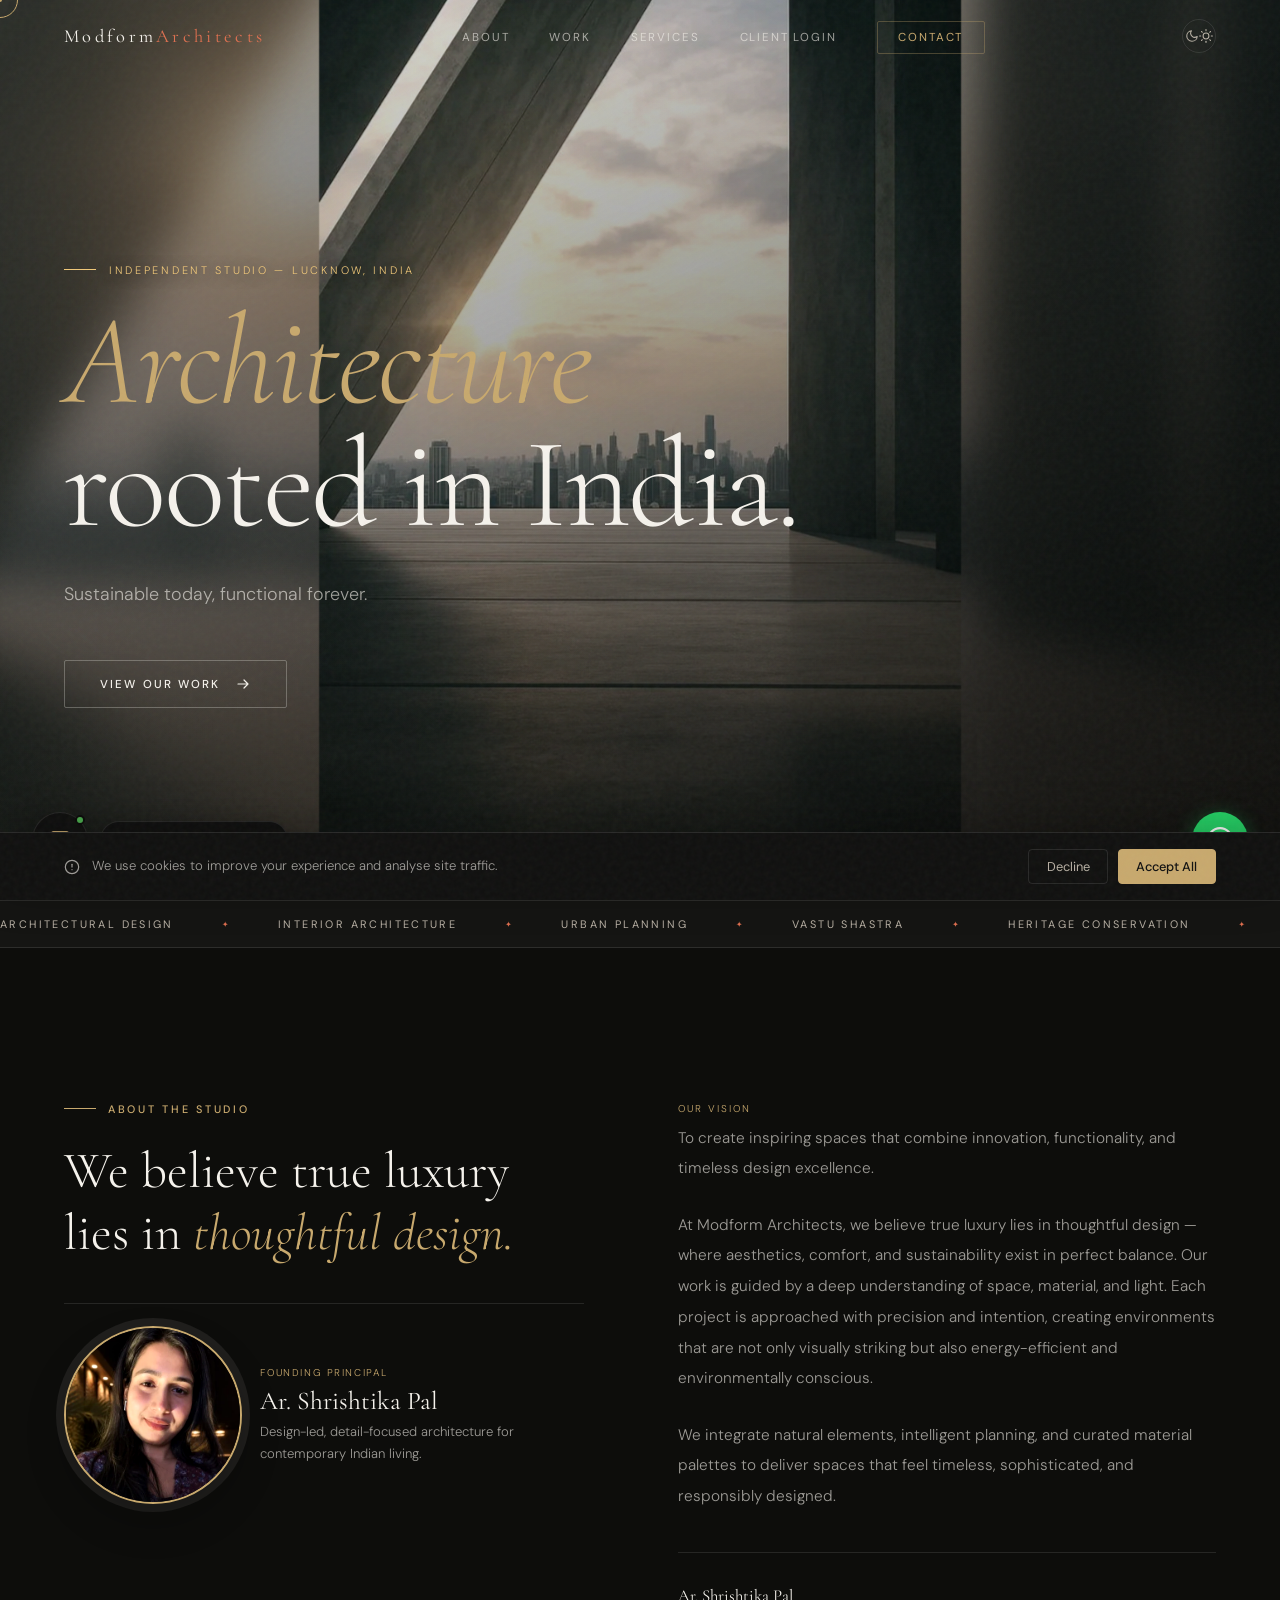
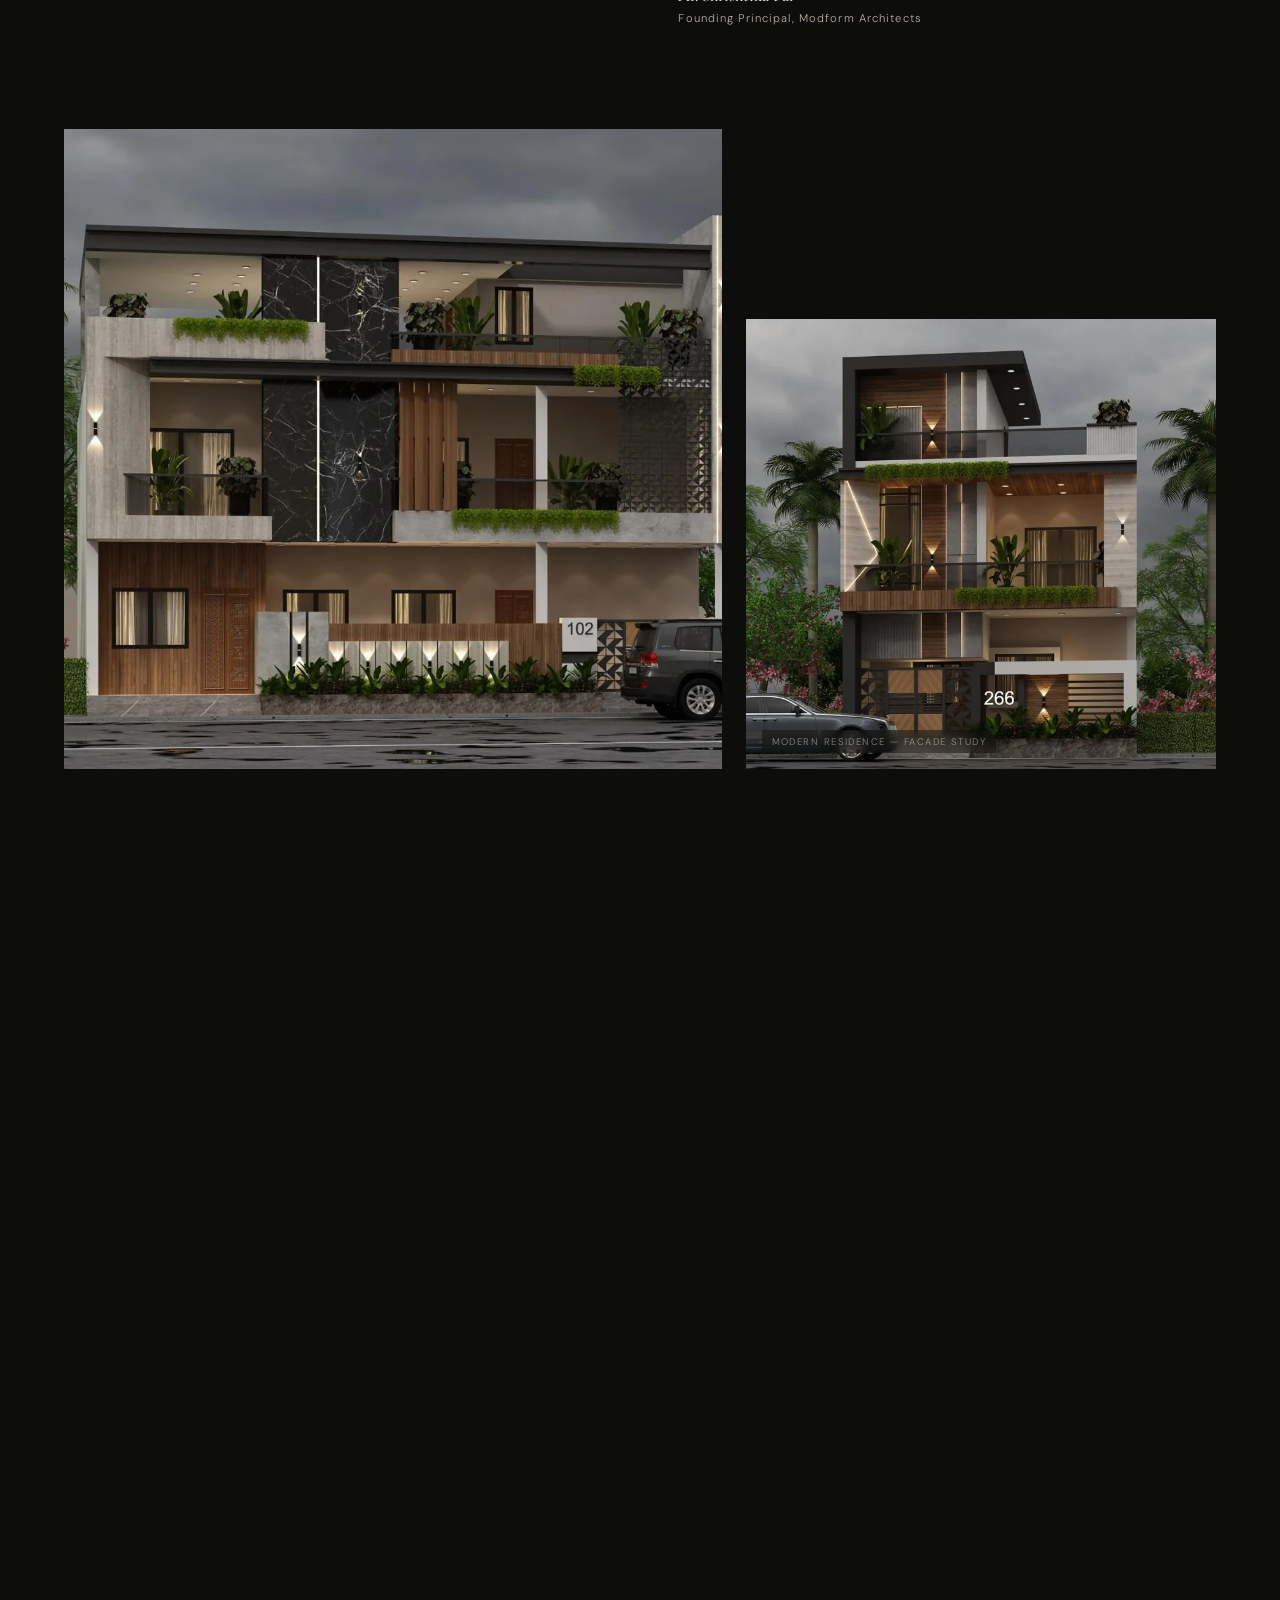
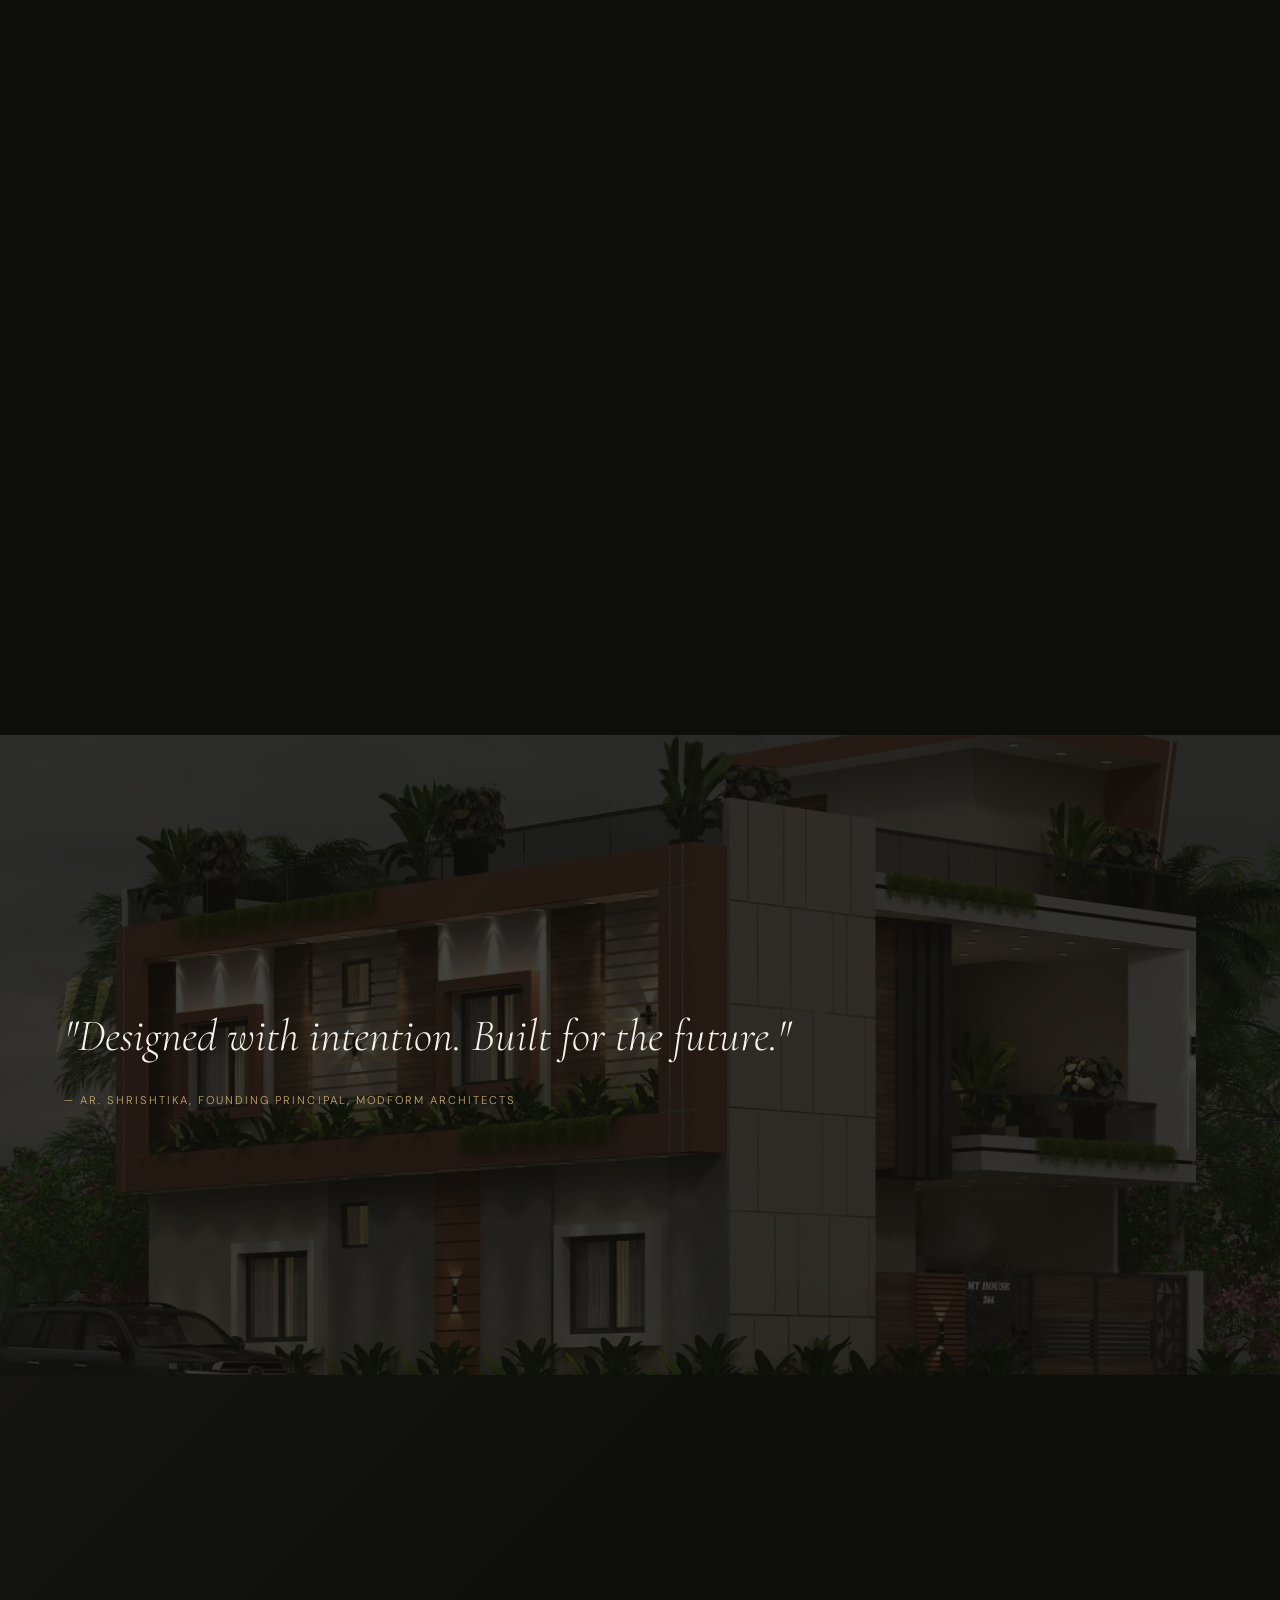
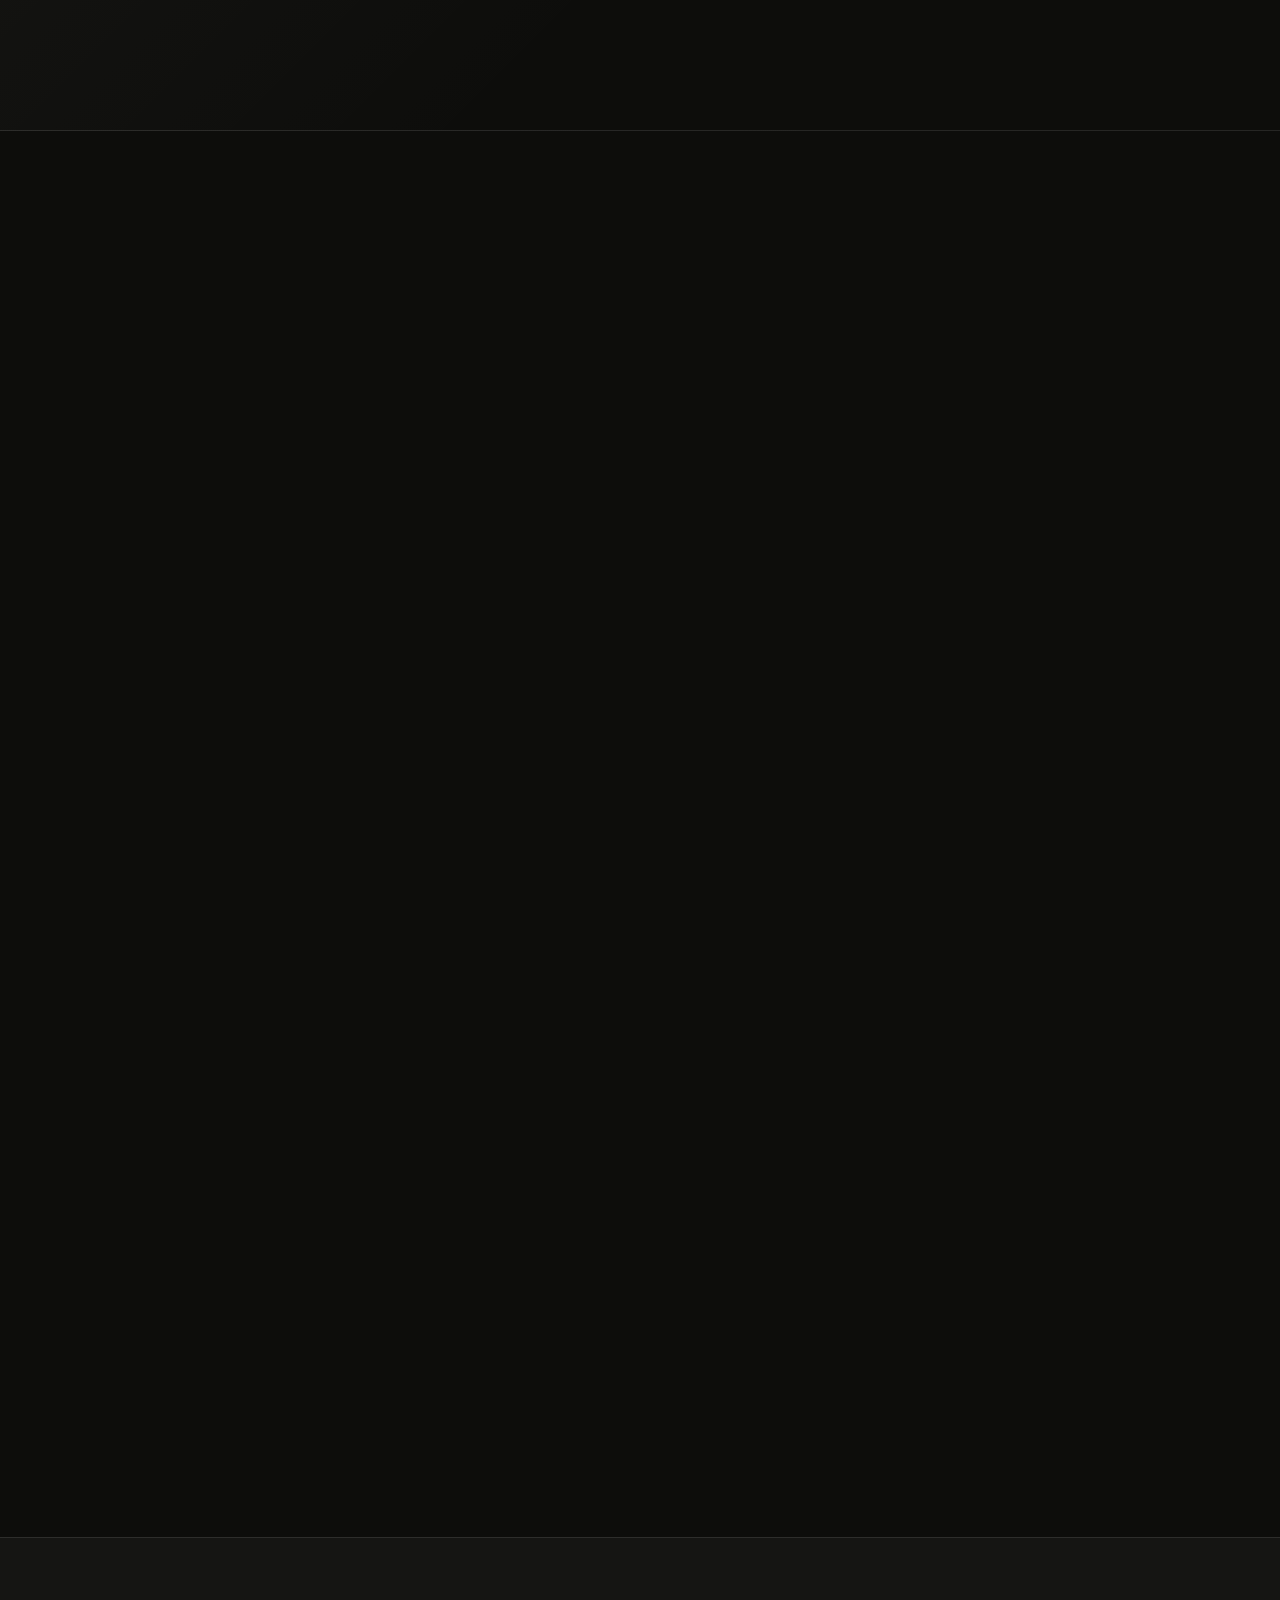
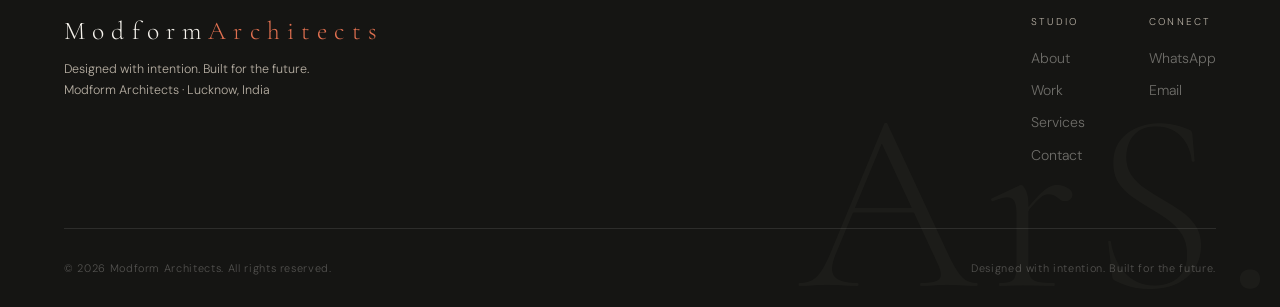
==== commit a0c04679: "change of map lat long and logo change of map lat long and logo" ====
--- a/index.html
+++ b/index.html
@@ -12,8 +12,8 @@
   <meta property="og:description" content="Bespoke architectural & interior design studio by Ar. Shrishtika Pal. Sustainable today, functional forever." />
   <meta property="og:type" content="website" />
   <meta property="og:image" content="assets/modformlogo.jpg" />
-  <meta property="og:image:width" content="1254" />
-  <meta property="og:image:height" content="1254" />
+  <meta property="og:image:width" content="800" />
+  <meta property="og:image:height" content="800" />
   <meta name="twitter:card" content="summary_large_image" />
   <meta name="twitter:title" content="Modform Architects — Designed with intention." />
   <meta name="twitter:description" content="Bespoke architecture & interior design. Lucknow, India." />
@@ -89,7 +89,7 @@
     <div class="loader-inner">
       <picture>
         <source type="image/webp" srcset="assets/modformlogo.webp" />
-        <img class="loader-logo" src="assets/modformlogo.jpg" alt="Modform Architects" width="1254" height="1254" />
+        <img class="loader-logo" src="assets/modformlogo.jpg" alt="Modform Architects" width="800" height="800" />
       </picture>
       <div class="loader-bar"><div class="loader-fill" id="loaderFill"></div></div>
     </div>
@@ -704,12 +704,12 @@
 
       <div class="contact-map reveal">
         <iframe
-          src="https://maps.google.com/maps?q=26.859972,81.028526&t=&z=17&ie=UTF8&iwloc=&output=embed"
+          src="https://maps.google.com/maps?q=2%2F448+Vinamra+Khand,+Gomtinagar,+Lucknow+226010&ll=26.859972,81.028639&t=&z=18&ie=UTF8&iwloc=&output=embed"
           loading="lazy"
           referrerpolicy="no-referrer-when-downgrade"
           title="Modform Architects studio location"
           aria-label="Map showing the studio location in Gomtinagar, Lucknow"></iframe>
-        <a class="contact-map-link" href="https://maps.google.com/?q=26.859972,81.028526" target="_blank" rel="noopener">
+        <a class="contact-map-link" href="https://maps.google.com/?q=2%2F448+Vinamra+Khand,+Gomtinagar,+Lucknow+226010&ll=26.859972,81.028639&z=18" target="_blank" rel="noopener">
           <span>Open in Google Maps</span>
           <svg width="14" height="14" viewBox="0 0 16 16" fill="none" stroke="currentColor" stroke-width="1.4" stroke-linecap="round" stroke-linejoin="round"><path d="M5 3h8v8M13 3 3 13"/></svg>
         </a>
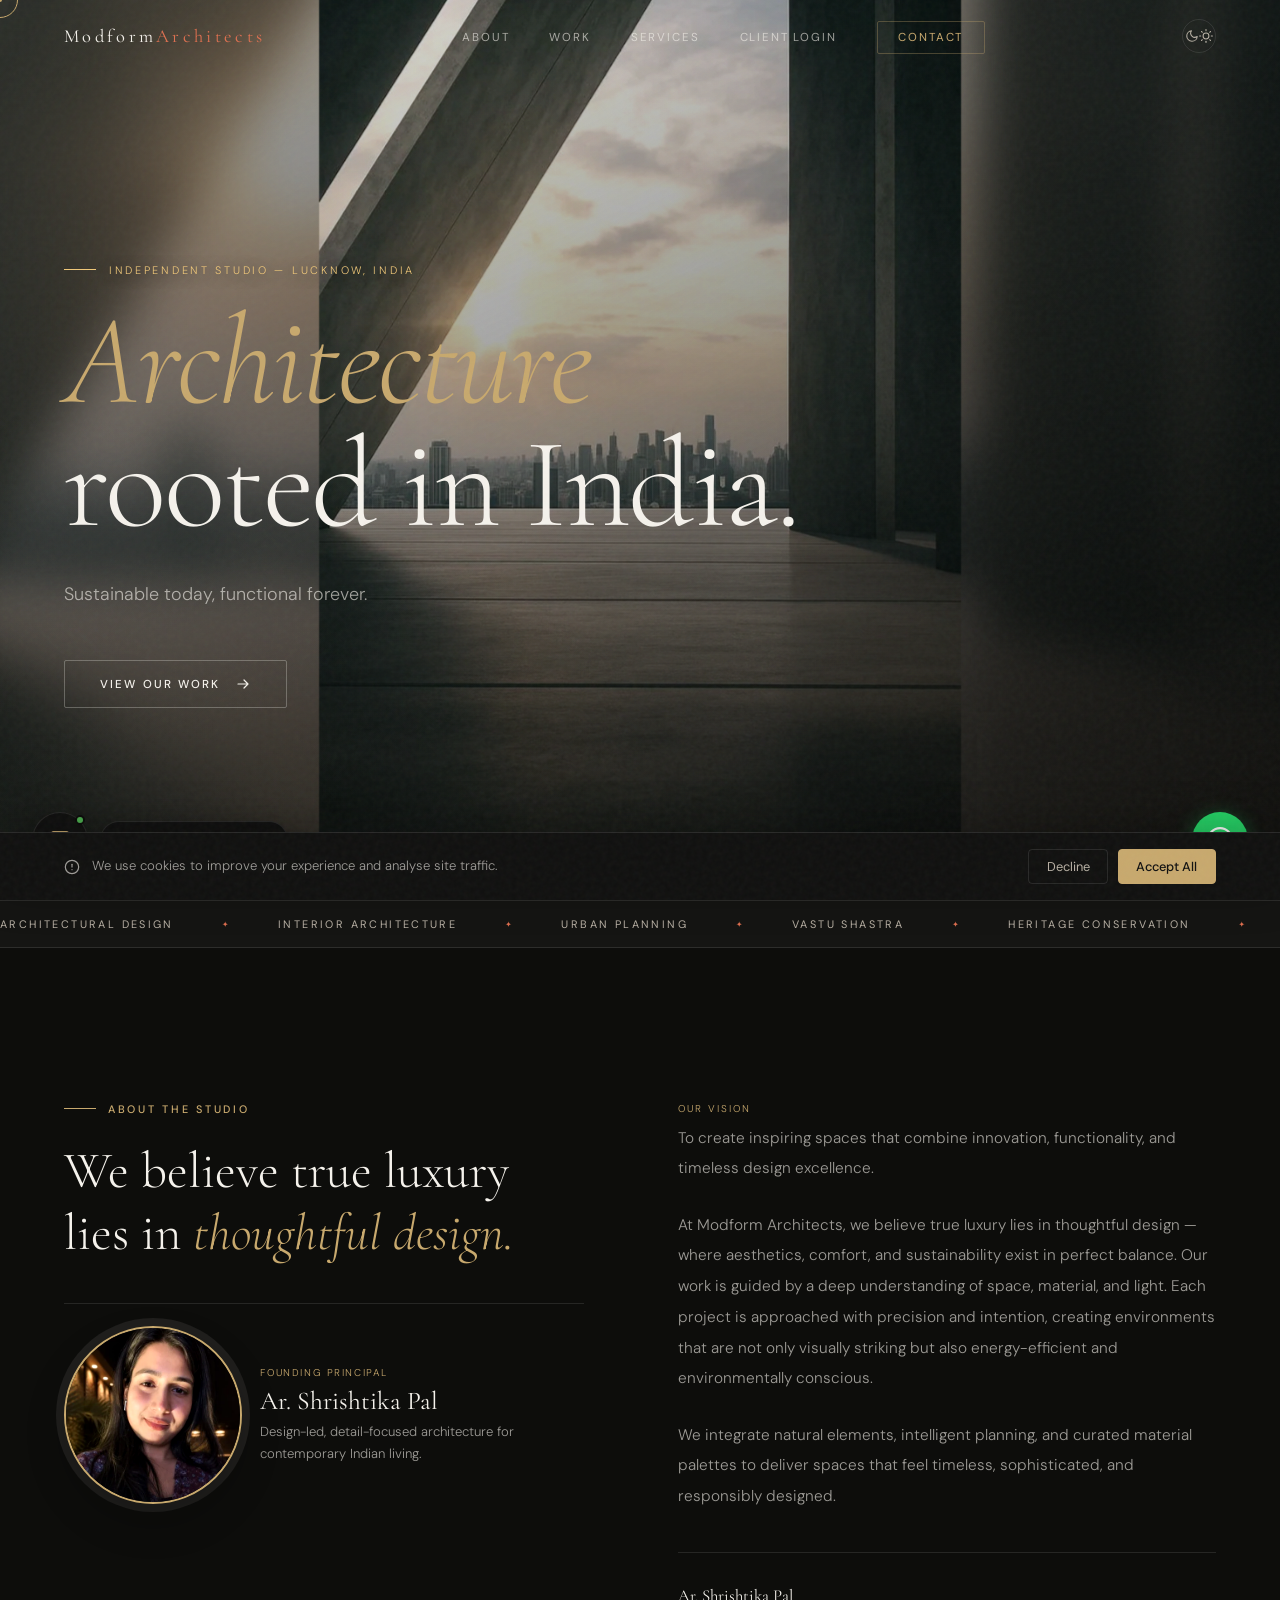
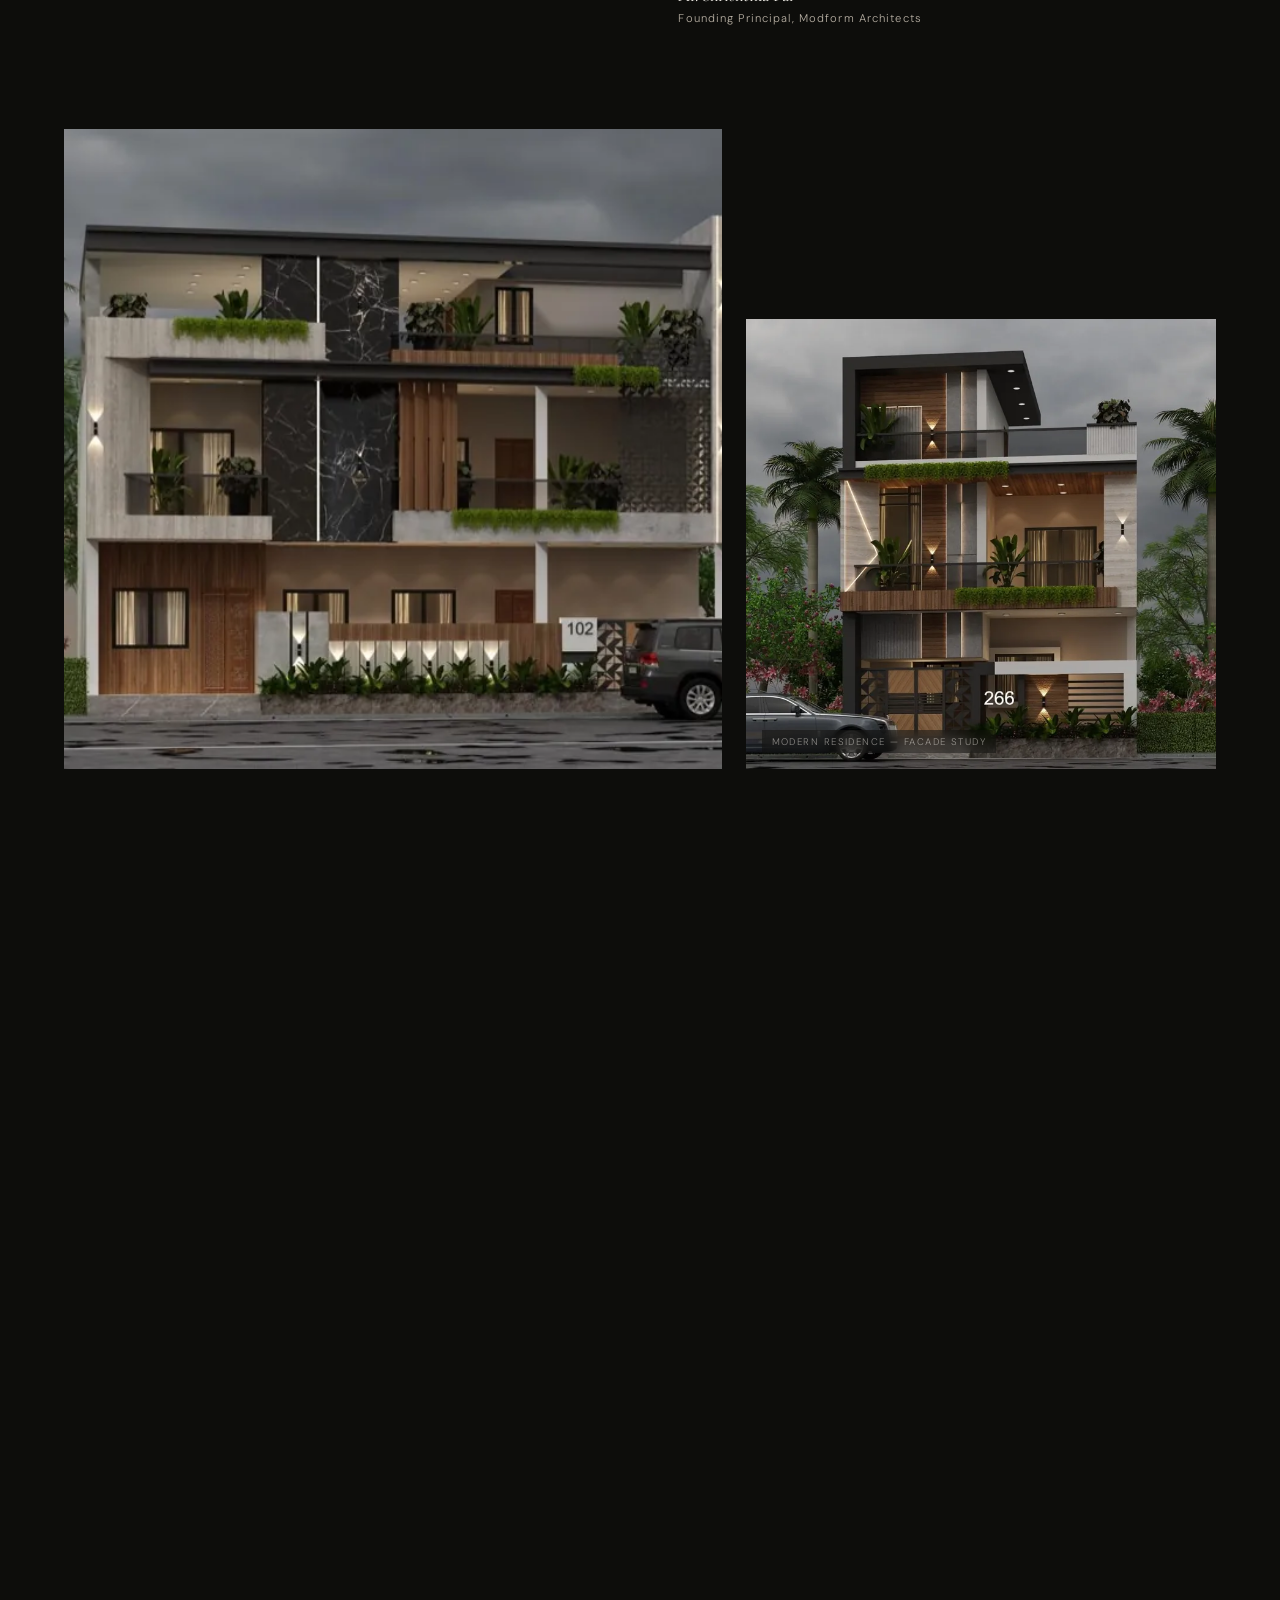
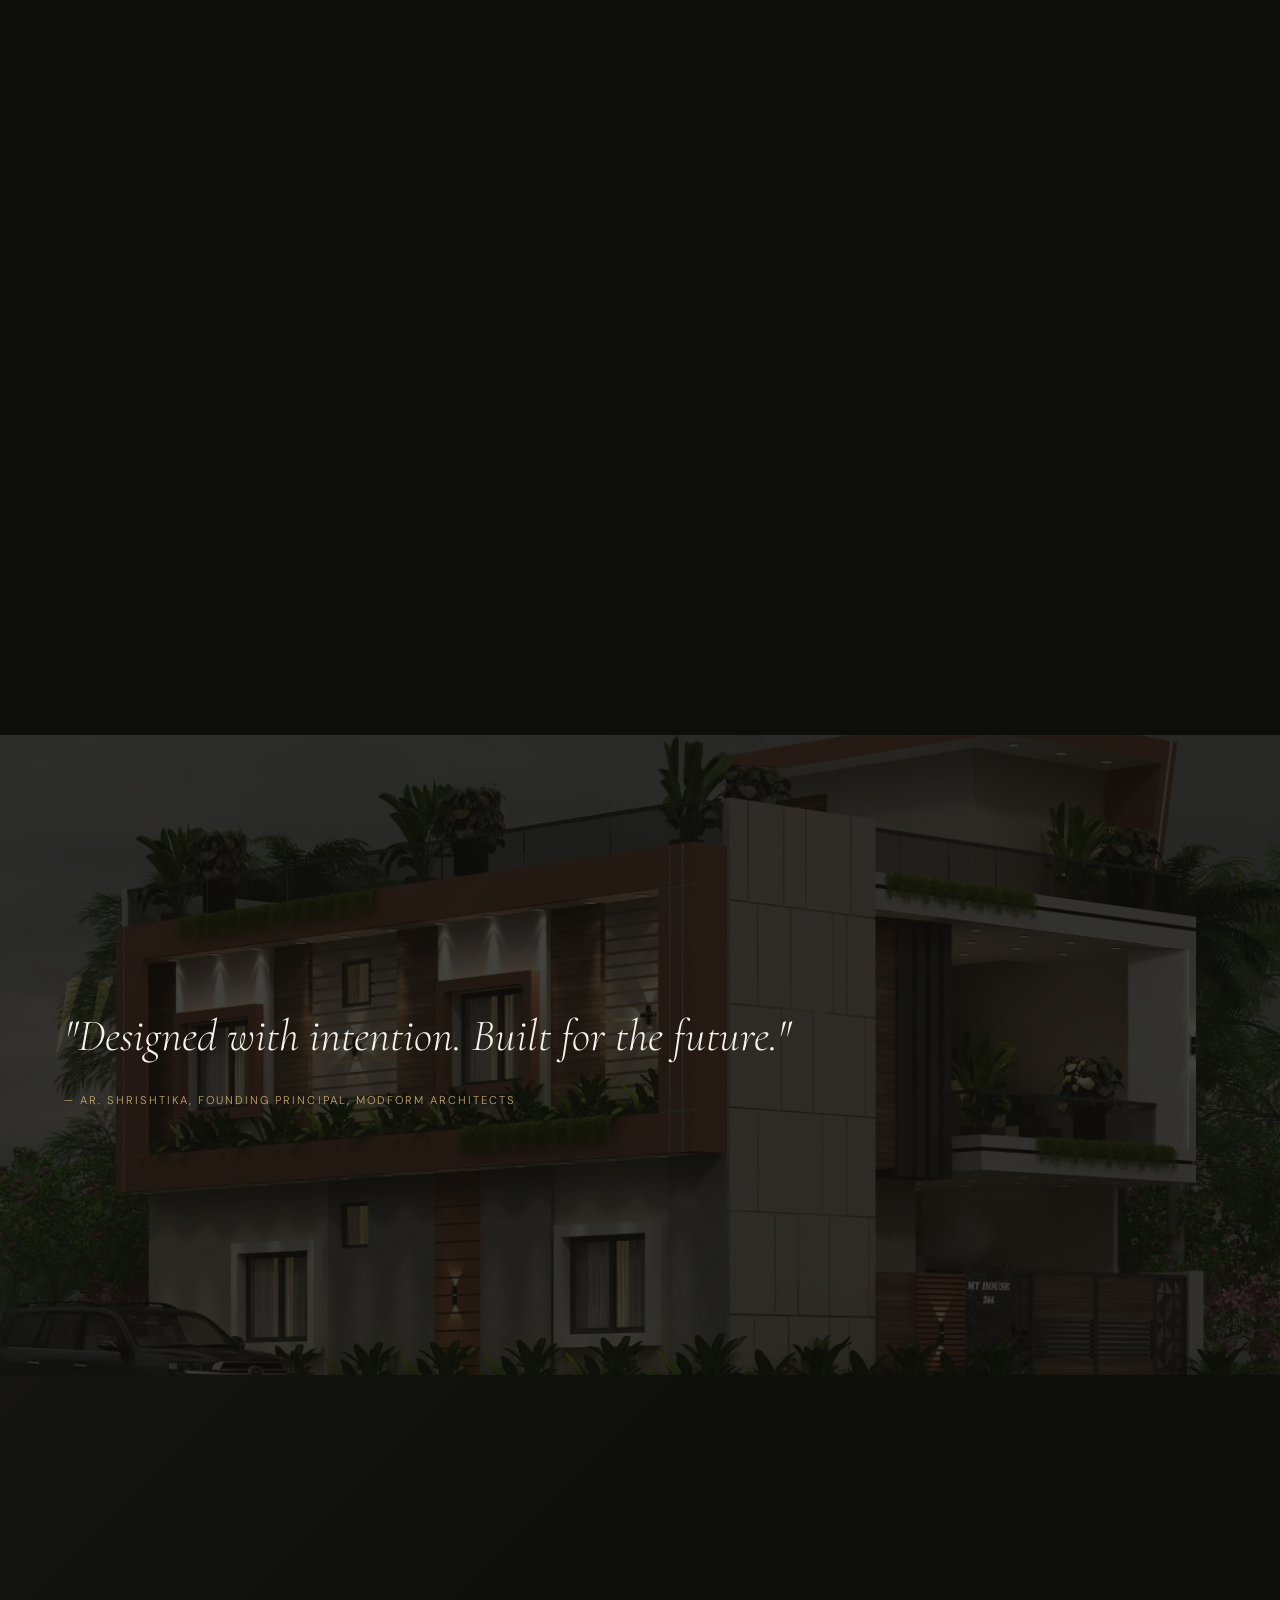
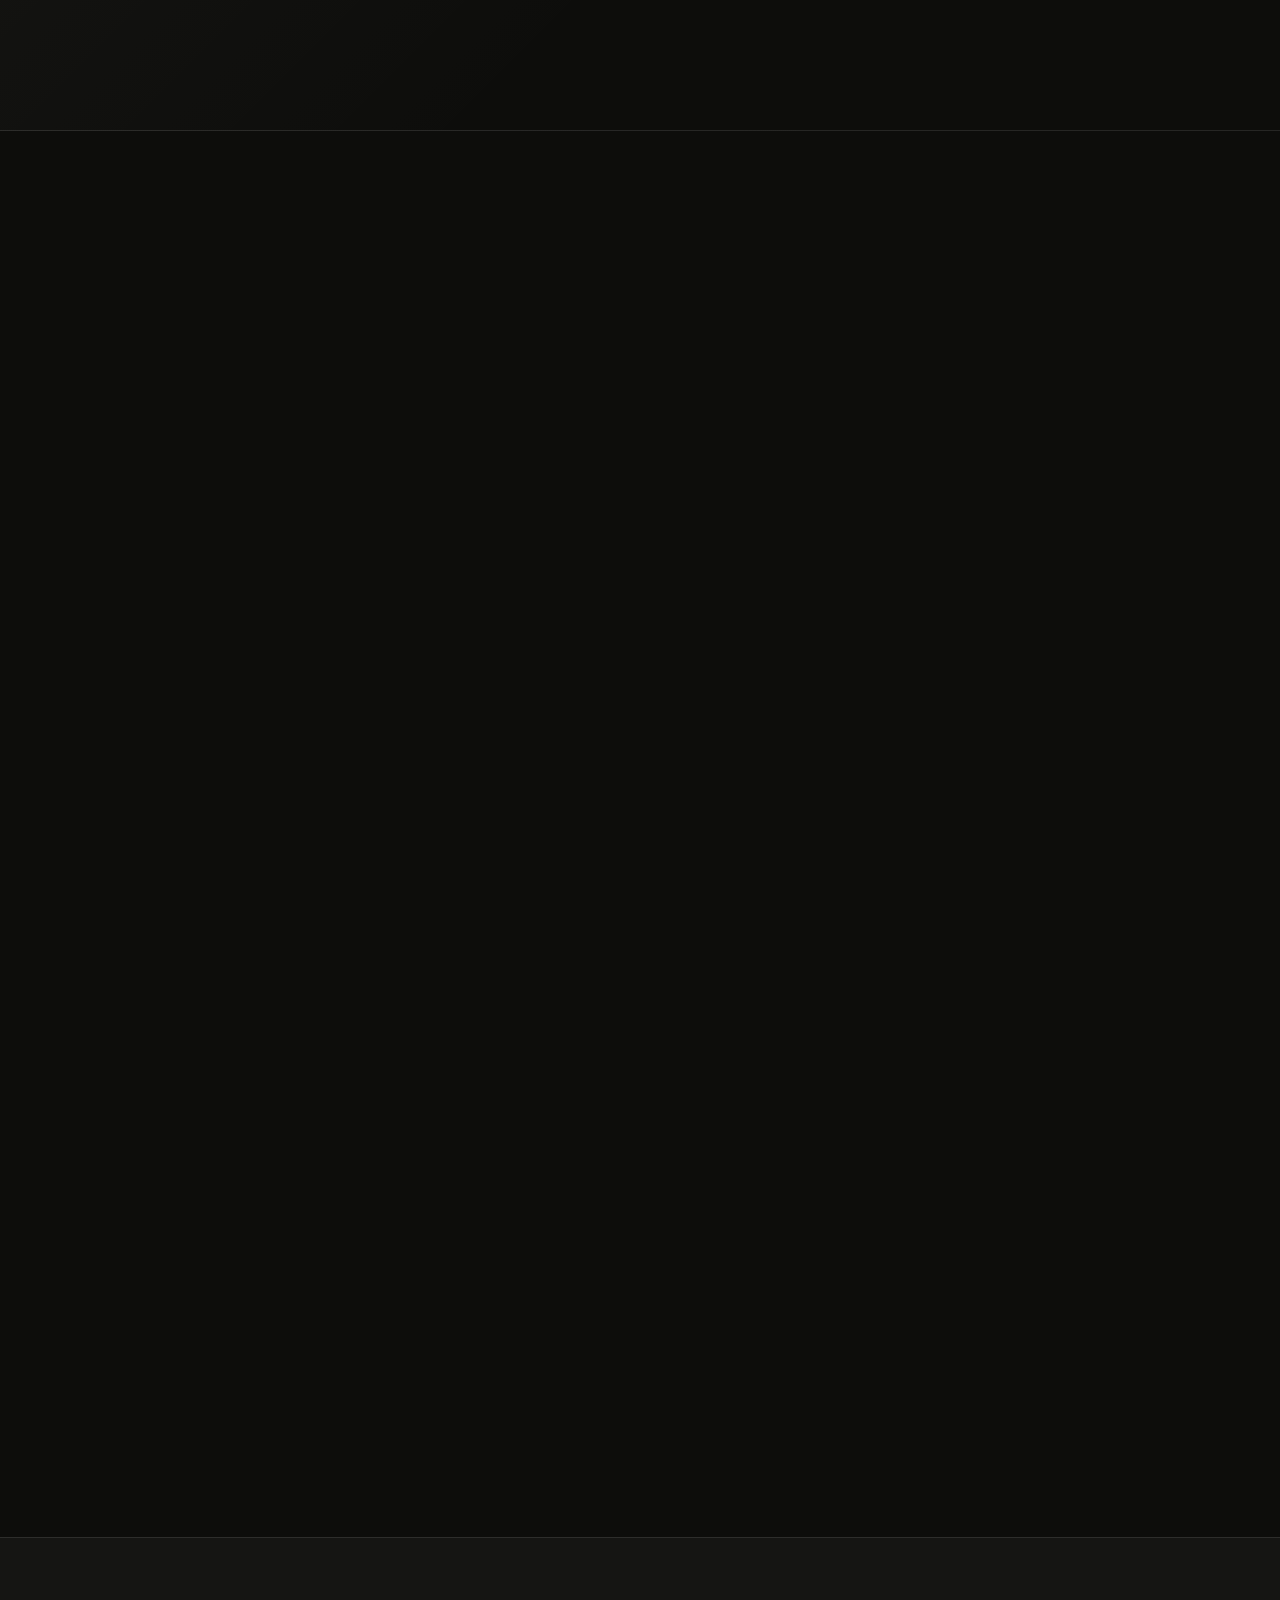
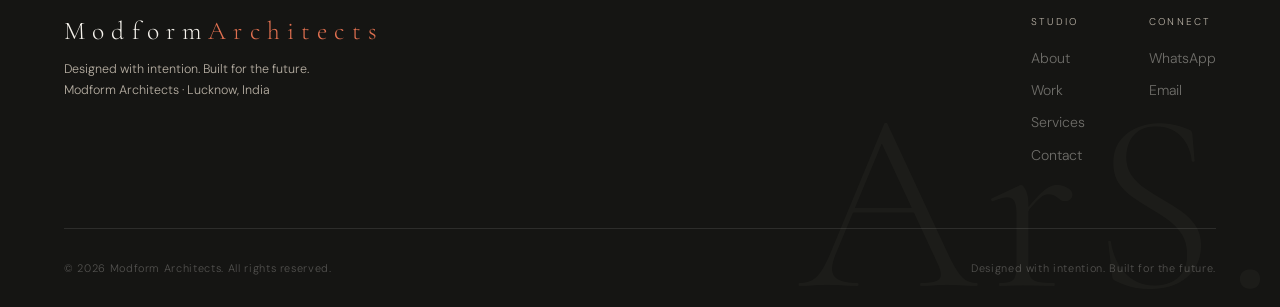
==== commit 226e3c7b: "updating map lcoation updating map lcoation" ====
--- a/index.html
+++ b/index.html
@@ -704,12 +704,12 @@
 
       <div class="contact-map reveal">
         <iframe
-          src="https://maps.google.com/maps?q=2%2F448+Vinamra+Khand,+Gomtinagar,+Lucknow+226010&ll=26.859972,81.028639&t=&z=18&ie=UTF8&iwloc=&output=embed"
+          src="https://www.google.com/maps/place/2-242,+Chhota+bharwara,+Vinamra+Khand,+Gomti+Nagar,+Lucknow,+Uttar+Pradesh+226010/@26.8618563,81.0290751,18z/data=!3m1!4b1!4m6!3m5!1s0x399be2f5079f52dd:0x4427d42a40a3ce!8m2!3d26.8618563!4d81.0290751!16s%2Fg%2F11frty5tyx&output=embed"
           loading="lazy"
           referrerpolicy="no-referrer-when-downgrade"
           title="Modform Architects studio location"
           aria-label="Map showing the studio location in Gomtinagar, Lucknow"></iframe>
-        <a class="contact-map-link" href="https://maps.google.com/?q=2%2F448+Vinamra+Khand,+Gomtinagar,+Lucknow+226010&ll=26.859972,81.028639&z=18" target="_blank" rel="noopener">
+        <a class="contact-map-link" href="https://maps.app.goo.gl/tc8tuTHQfgLiYwL6A" target="_blank" rel="noopener">
           <span>Open in Google Maps</span>
           <svg width="14" height="14" viewBox="0 0 16 16" fill="none" stroke="currentColor" stroke-width="1.4" stroke-linecap="round" stroke-linejoin="round"><path d="M5 3h8v8M13 3 3 13"/></svg>
         </a>
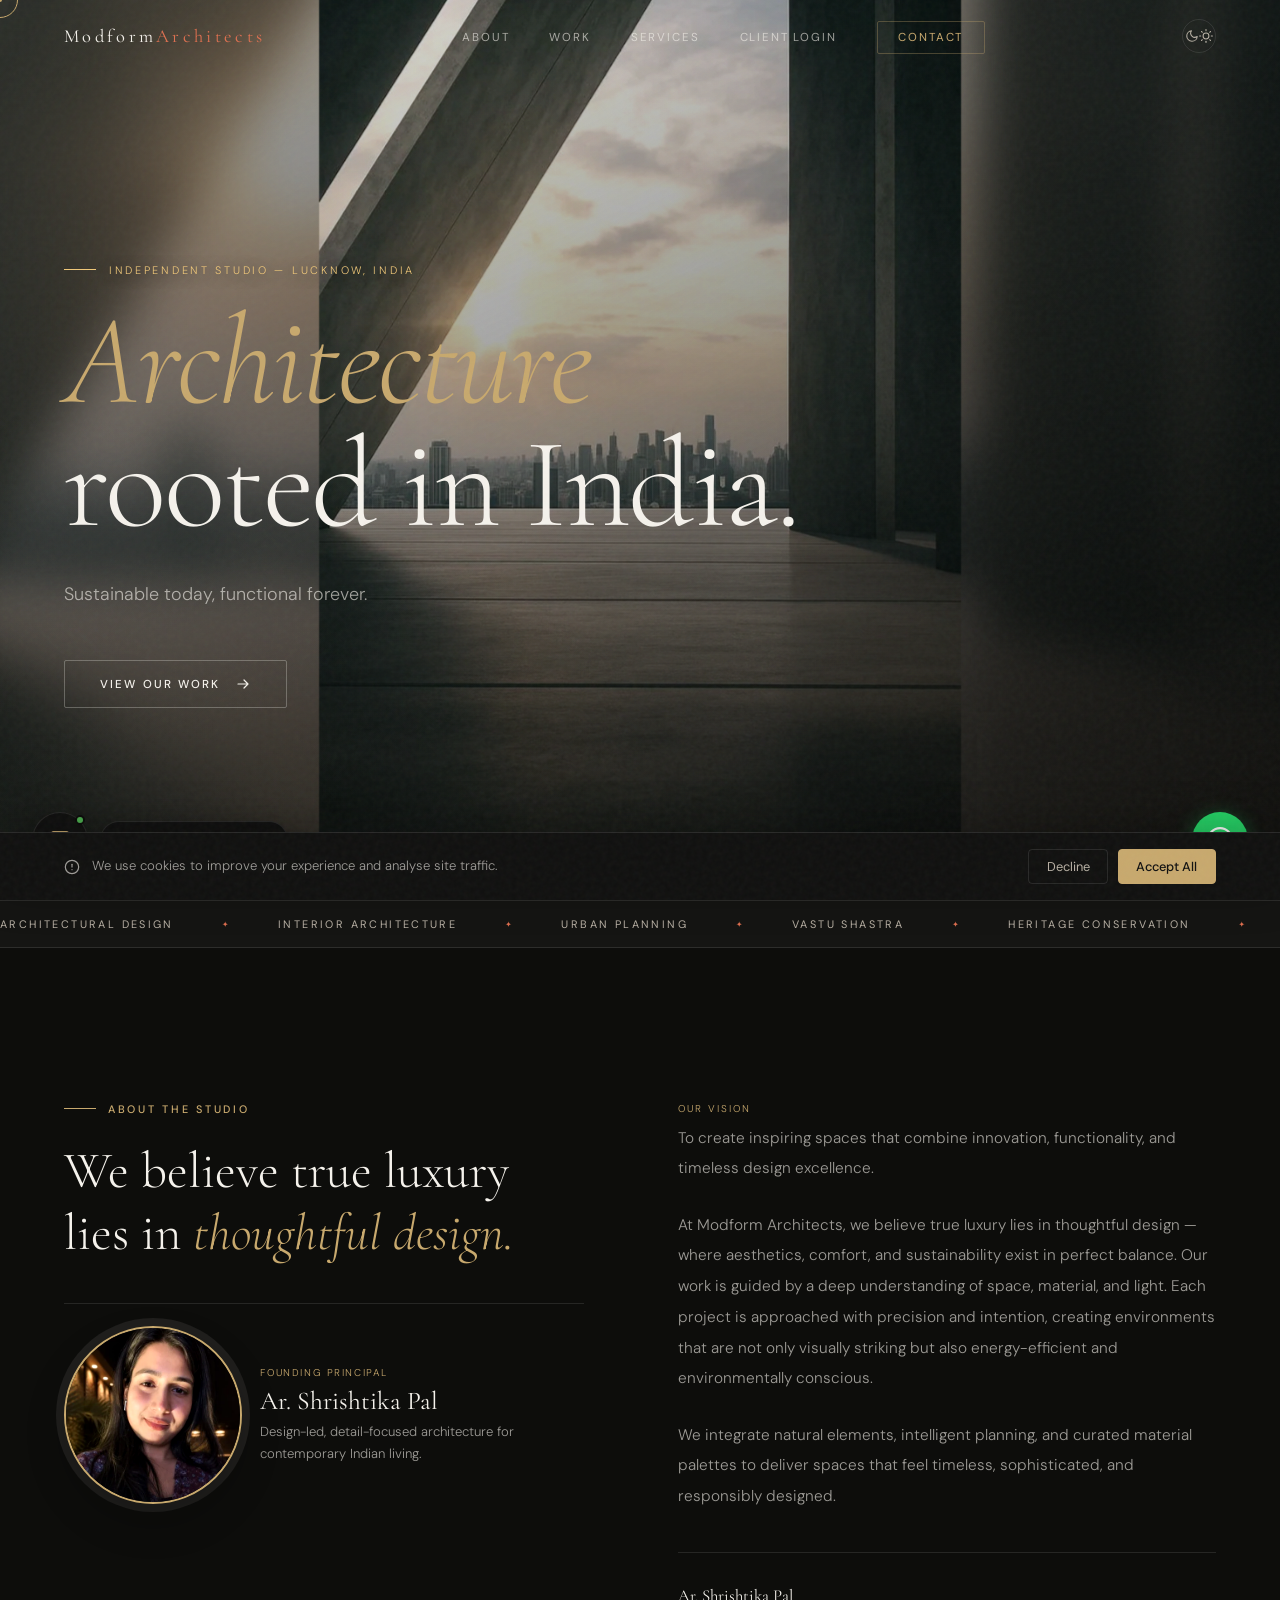
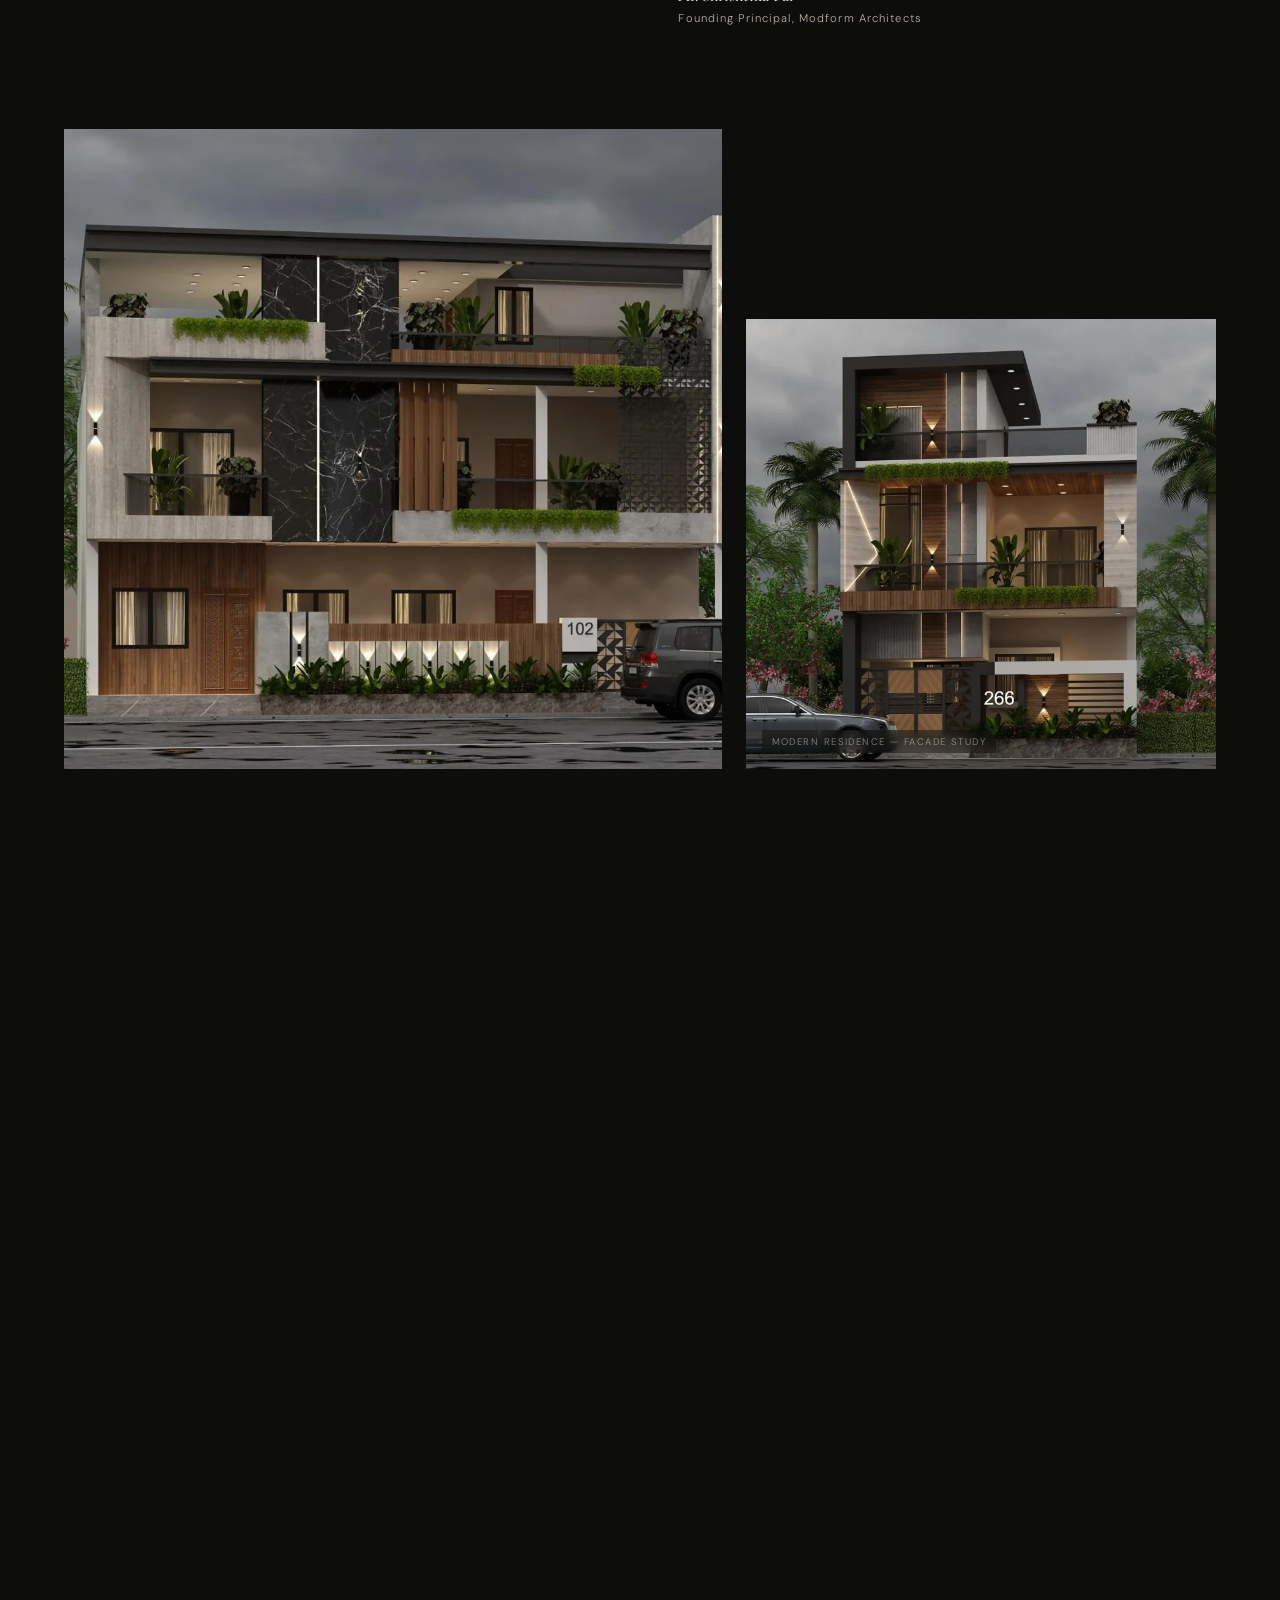
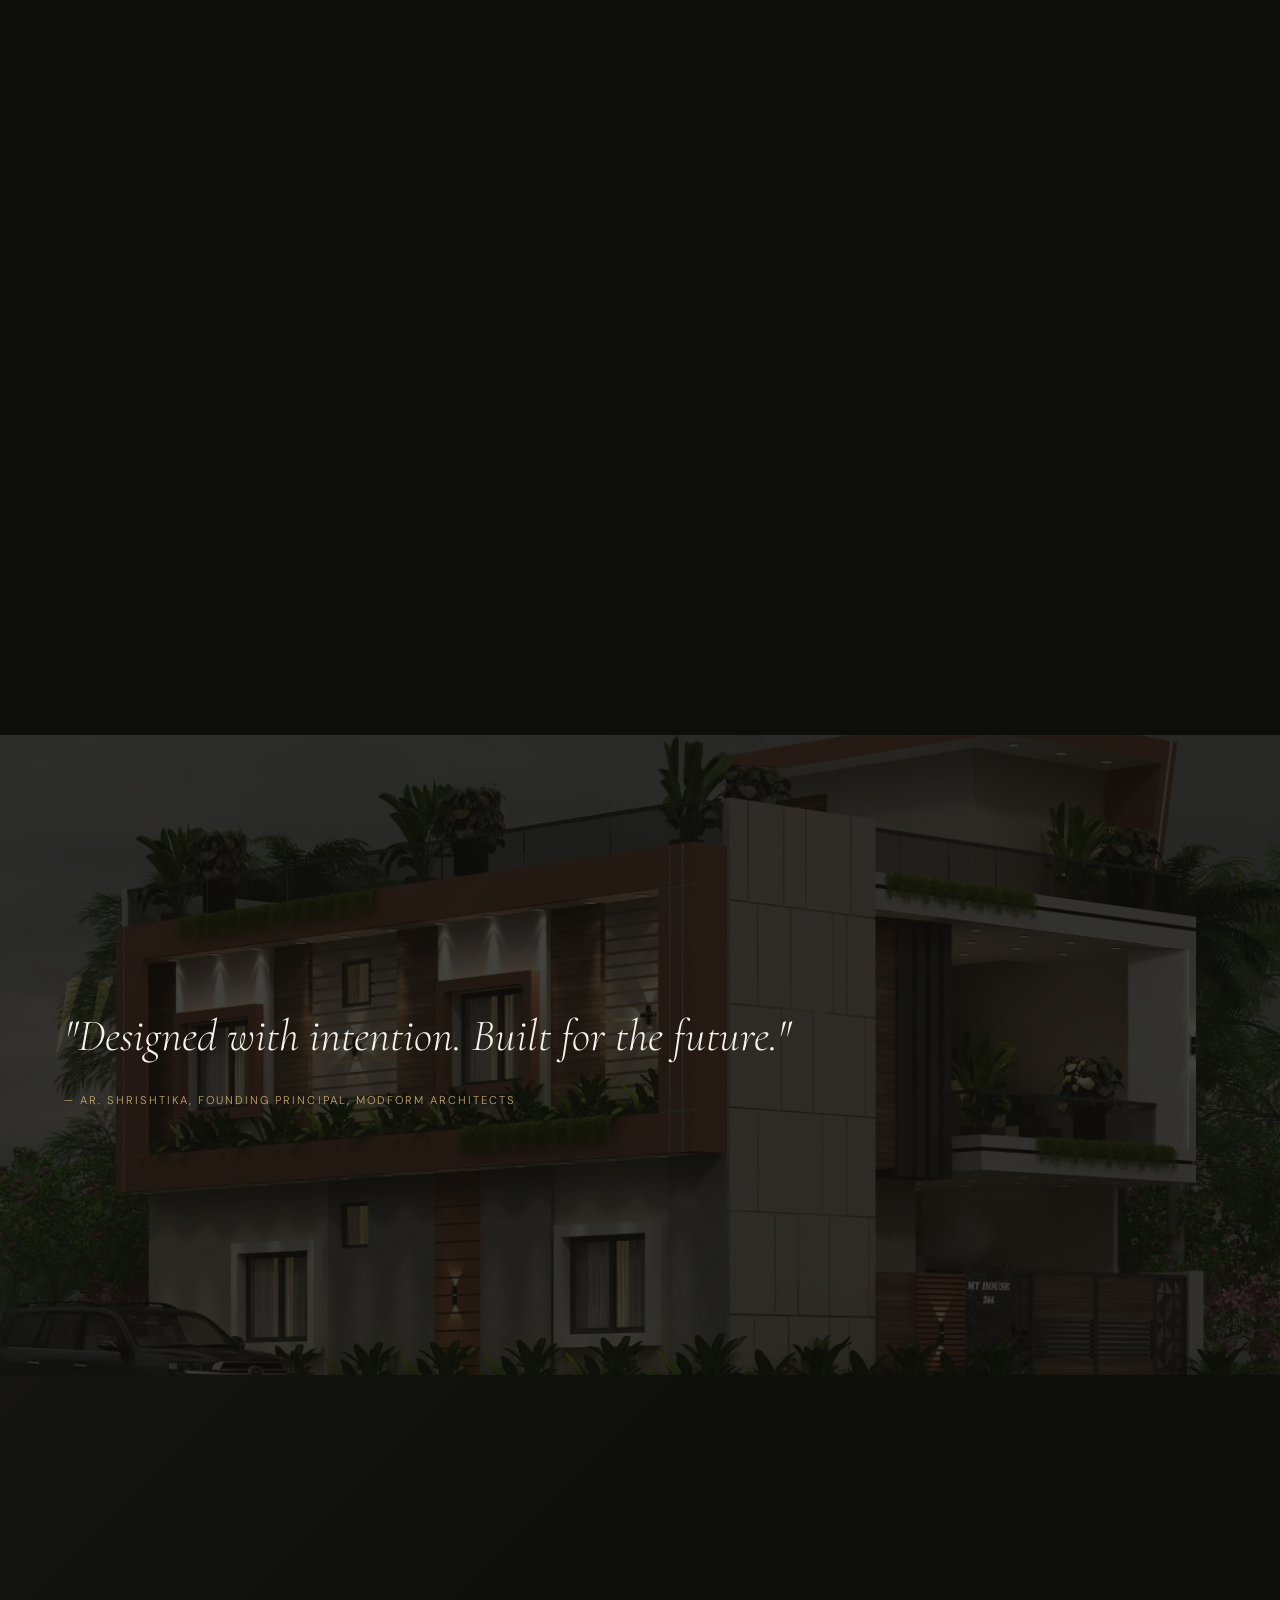
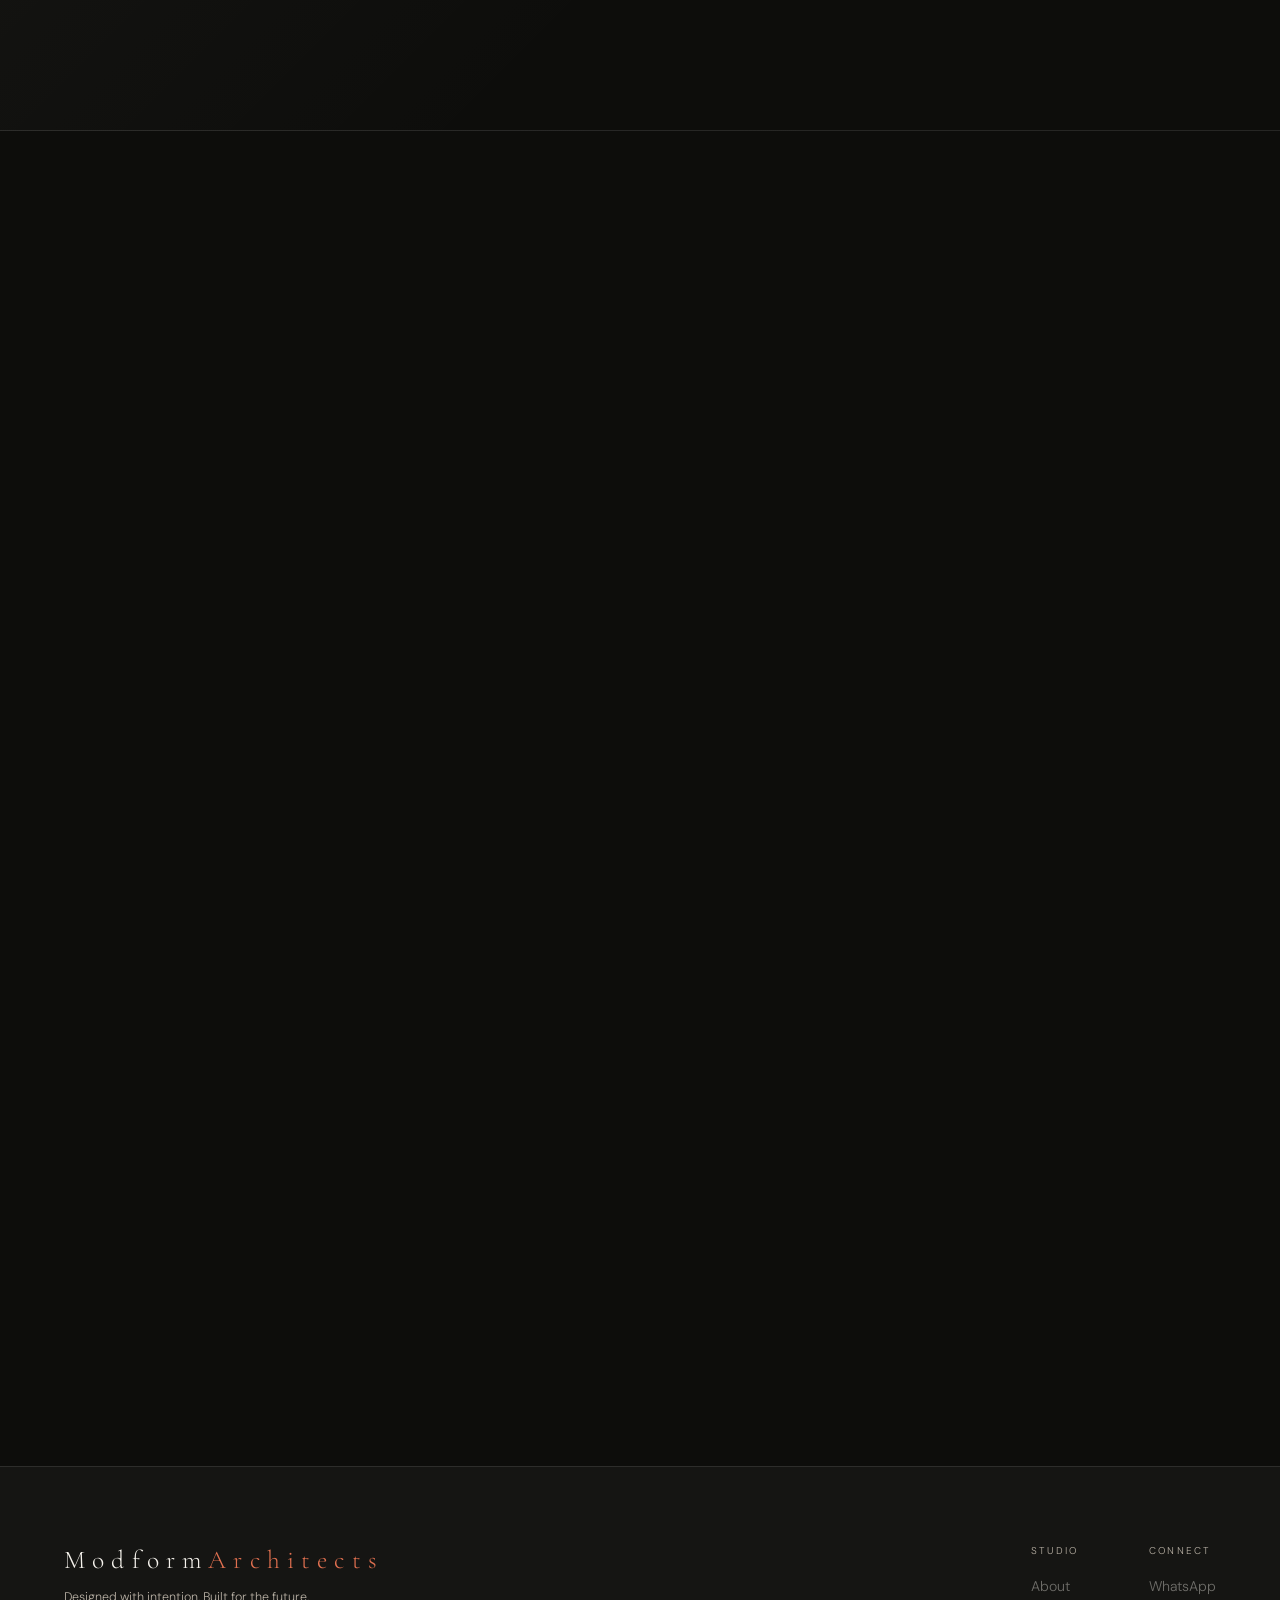
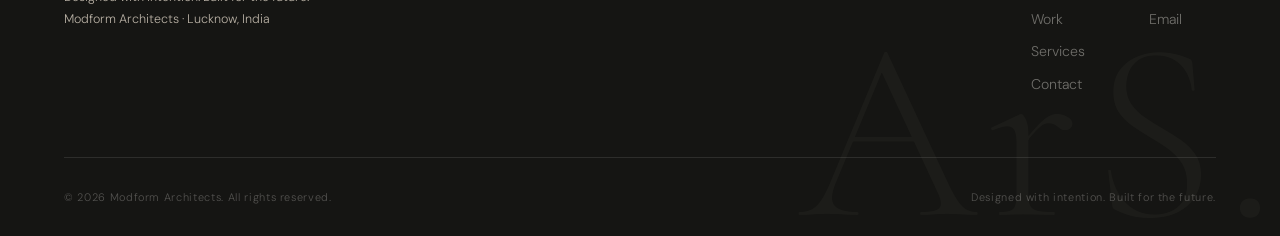
==== commit 7ae1cf5d: "map context is removed map context is removed" ====
--- a/index.html
+++ b/index.html
@@ -702,18 +702,6 @@
         </div>
       </div>
 
-      <div class="contact-map reveal">
-        <iframe
-          src="https://www.google.com/maps/place/2-242,+Chhota+bharwara,+Vinamra+Khand,+Gomti+Nagar,+Lucknow,+Uttar+Pradesh+226010/@26.8618563,81.0290751,18z/data=!3m1!4b1!4m6!3m5!1s0x399be2f5079f52dd:0x4427d42a40a3ce!8m2!3d26.8618563!4d81.0290751!16s%2Fg%2F11frty5tyx&output=embed"
-          loading="lazy"
-          referrerpolicy="no-referrer-when-downgrade"
-          title="Modform Architects studio location"
-          aria-label="Map showing the studio location in Gomtinagar, Lucknow"></iframe>
-        <a class="contact-map-link" href="https://maps.app.goo.gl/tc8tuTHQfgLiYwL6A" target="_blank" rel="noopener">
-          <span>Open in Google Maps</span>
-          <svg width="14" height="14" viewBox="0 0 16 16" fill="none" stroke="currentColor" stroke-width="1.4" stroke-linecap="round" stroke-linejoin="round"><path d="M5 3h8v8M13 3 3 13"/></svg>
-        </a>
-      </div>
     </div>
   </section>
 
--- a/style.css
+++ b/style.css
@@ -1228,8 +1228,9 @@
    CONTACT
    ════════════════════════════════════════════════════════════ */
 .contact-grid {
-  display: grid; grid-template-columns: 1fr 1.4fr;
+  display: grid; grid-template-columns: 1fr;
   gap: clamp(3rem,7vw,9rem); align-items: start;
+  max-width: 760px; margin: 0 auto;
 }
 .contact-headline {
   font-family: var(--serif); font-size: clamp(2.2rem,5vw,4.2rem);
